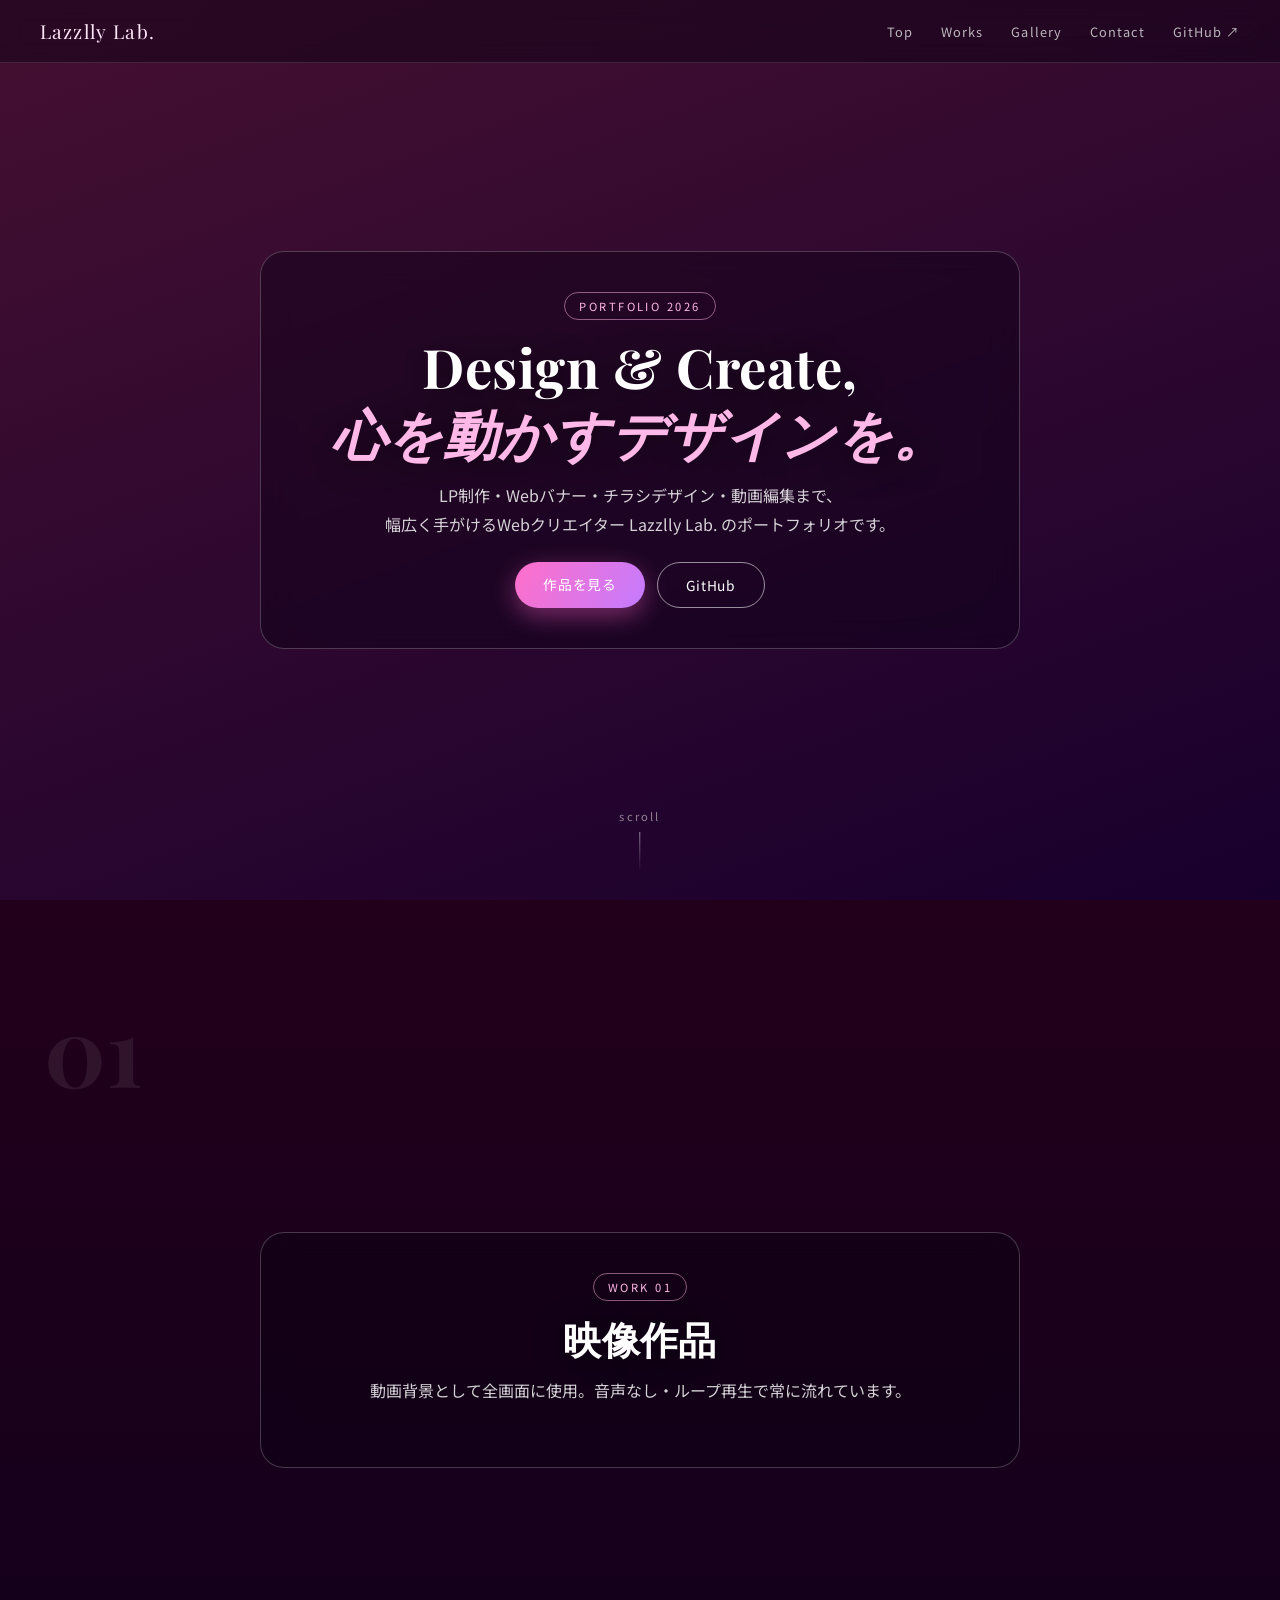
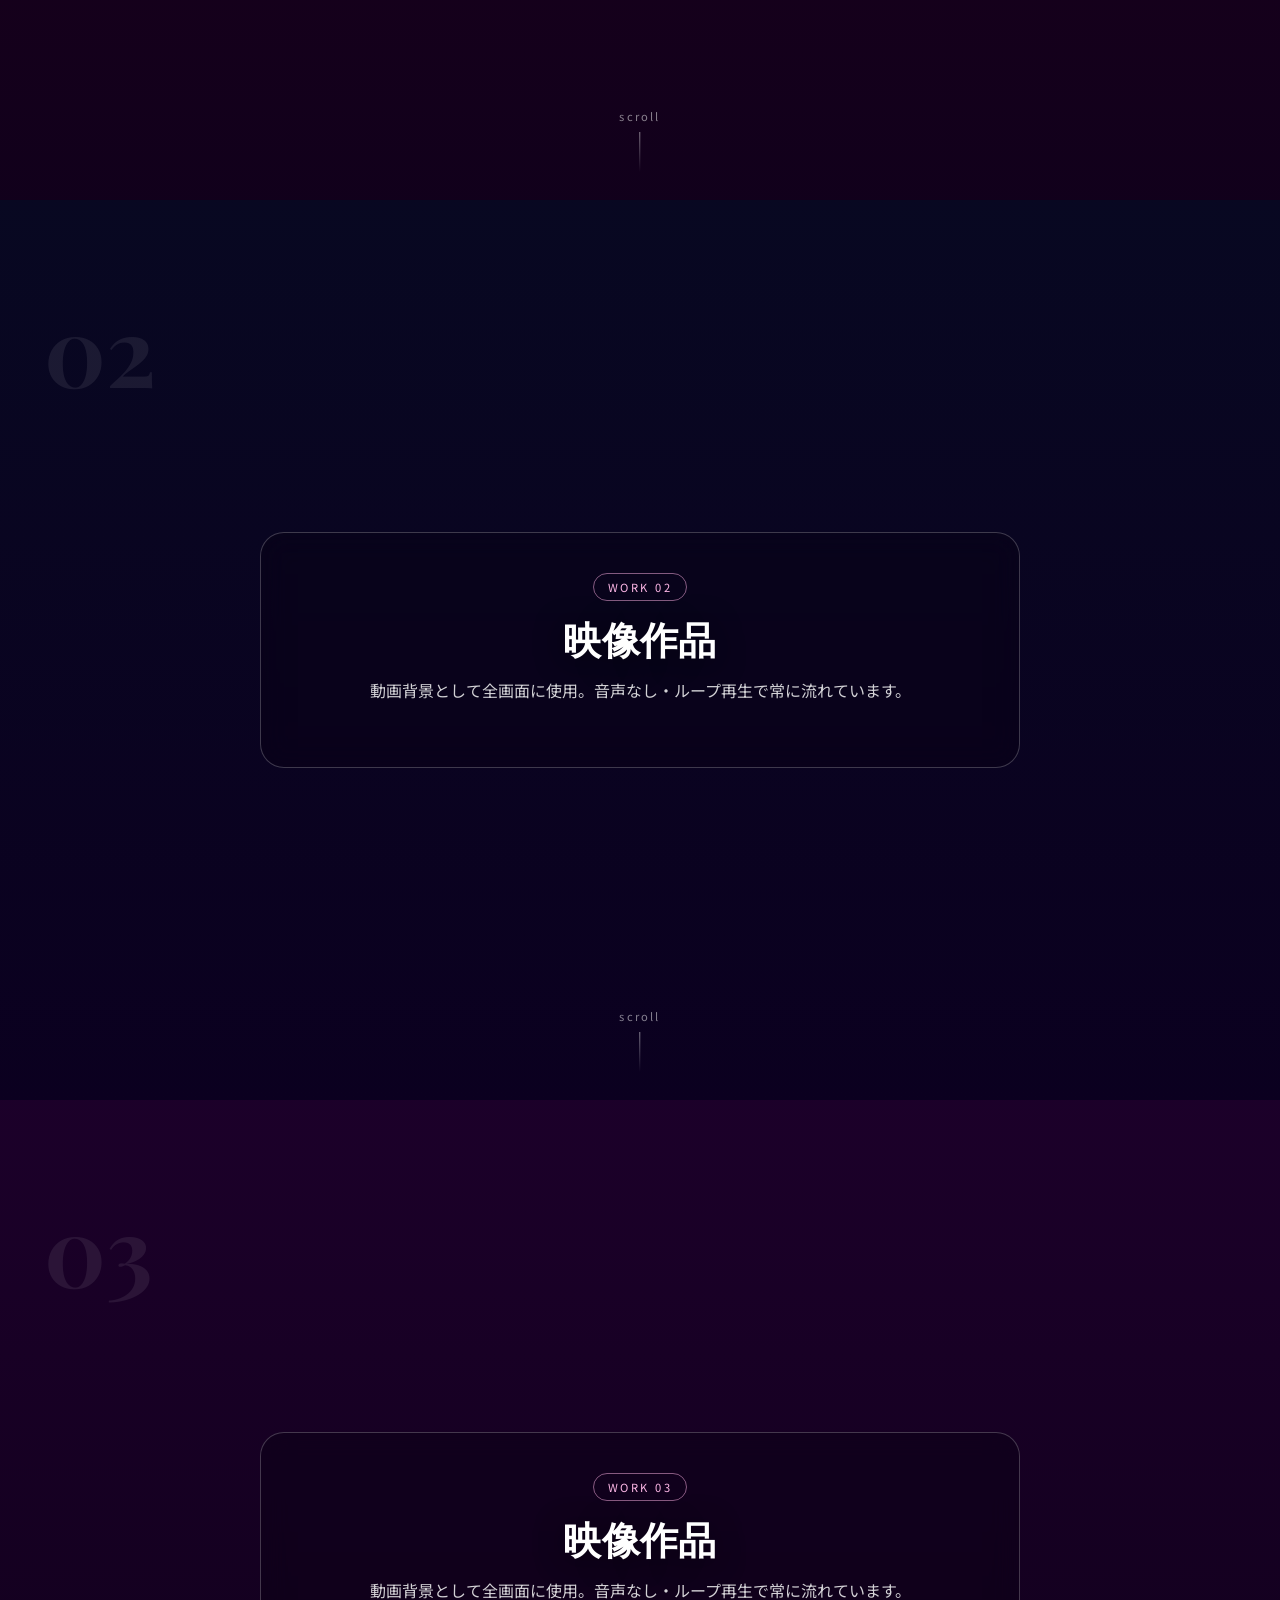
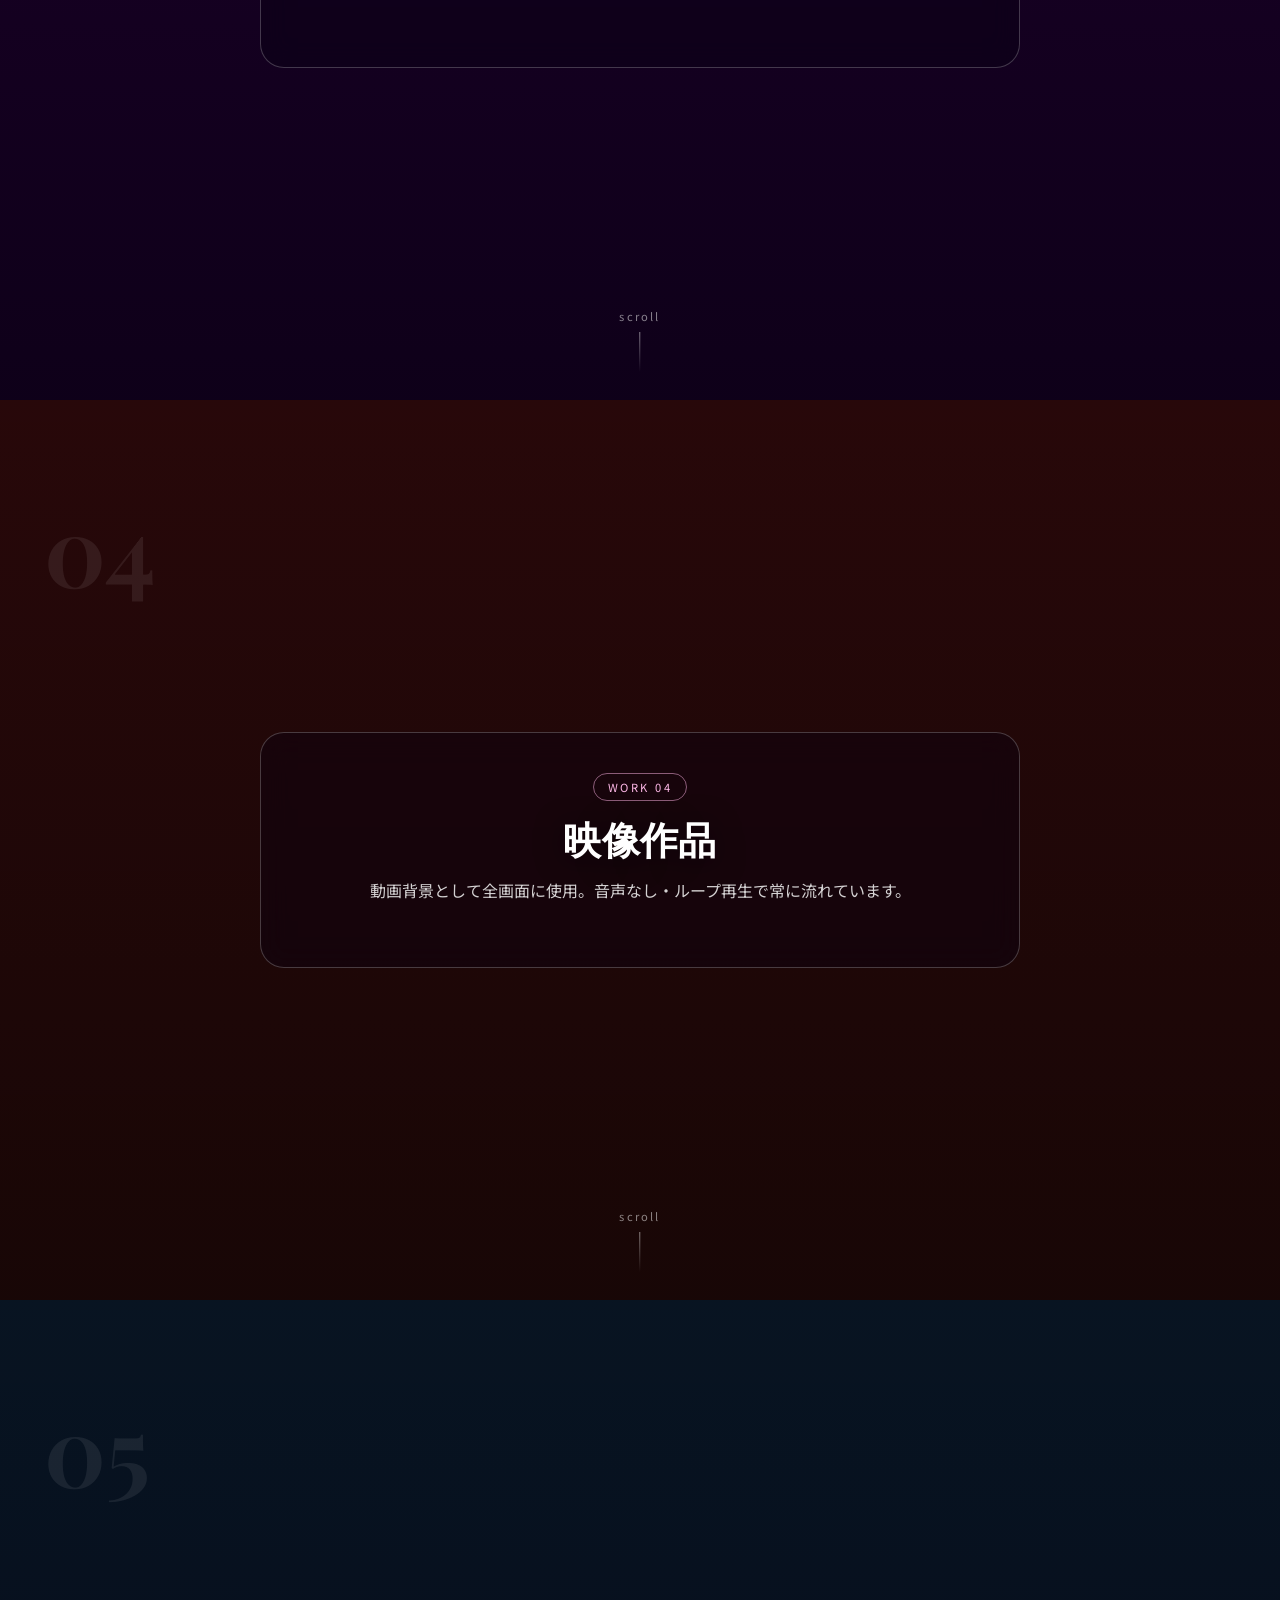
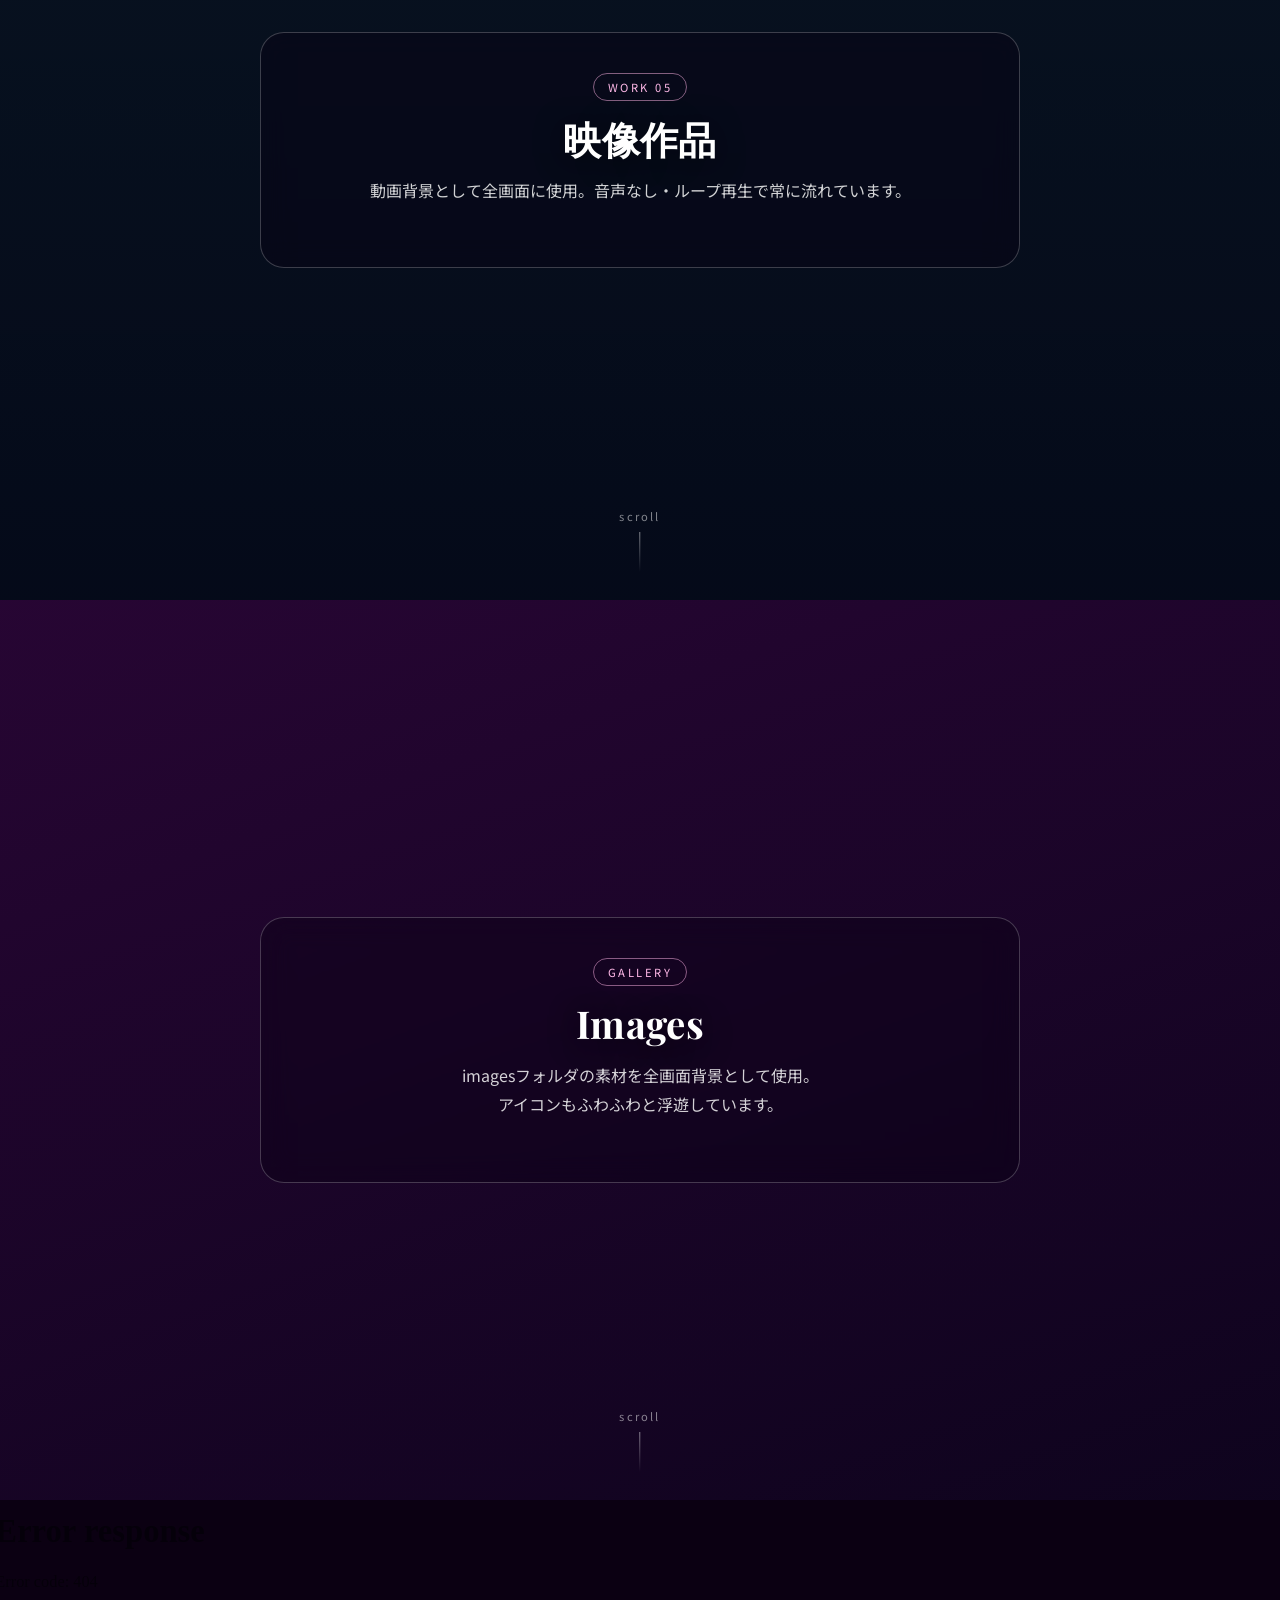
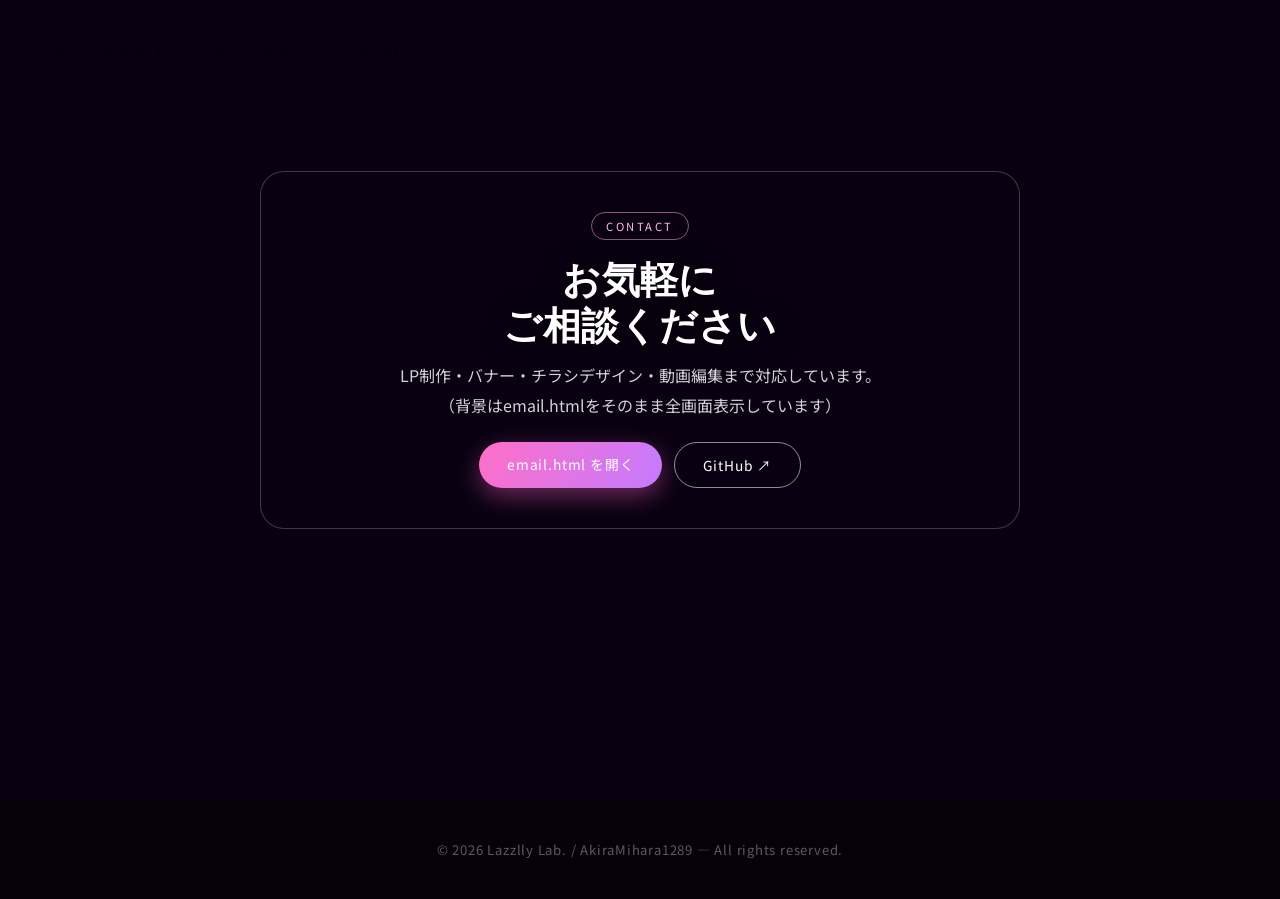
==== MyPortFolio/index.html @ 776ebf99 "Add files via upload" ====
<!DOCTYPE html>
<html lang="ja">
<head>
  <meta charset="UTF-8">
  <meta name="viewport" content="width=device-width, initial-scale=1.0">
  <title>Portfolio | Lazzlly Lab.</title>
  <link rel="preconnect" href="https://fonts.googleapis.com">
  <link href="https://fonts.googleapis.com/css2?family=Playfair+Display:ital,wght@0,400;0,700;1,400&family=Noto+Sans+JP:wght@300;400&display=swap" rel="stylesheet">
  <style>
    *, *::before, *::after { box-sizing: border-box; margin: 0; padding: 0; }

    html { scroll-behavior: smooth; }

    body {
      font-family: "Noto Sans JP", sans-serif;
      color: #fff;
      background: #0d0010;
      overflow-x: hidden;
    }

    a { color: inherit; text-decoration: none; }

    /* ========= ナビ ========= */
    nav {
      position: fixed;
      top: 0; left: 0; right: 0;
      z-index: 100;
      padding: 18px 40px;
      display: flex;
      align-items: center;
      justify-content: space-between;
      background: rgba(10, 0, 18, 0.45);
      backdrop-filter: blur(12px);
      border-bottom: 1px solid rgba(255,255,255,0.12);
    }

    .logo {
      font-family: "Playfair Display", serif;
      font-size: 1.2rem;
      letter-spacing: 0.06em;
      color: #ffe6f8;
    }

    .nav-links {
      display: flex;
      gap: 28px;
      font-size: 0.8rem;
      letter-spacing: 0.08em;
      color: rgba(255,255,255,0.7);
    }

    .nav-links a:hover { color: #ffb8e8; }

    /* ========= 共通セクション ========= */
    .sec {
      position: relative;
      width: 100%;
      height: 100vh;
      min-height: 500px;
      overflow: hidden;
      display: flex;
      align-items: center;
      justify-content: center;
    }

    /* 全画面背景動画 */
    .sec-video {
      position: absolute;
      inset: 0;
      width: 100%;
      height: 100%;
      object-fit: cover;
      z-index: 0;
    }

    /* 全画面背景画像 */
    .sec-img {
      position: absolute;
      inset: 0;
      background-size: cover;
      background-position: center;
      z-index: 0;
    }

    /* グラデーションオーバーレイ */
    .ov {
      position: absolute;
      inset: 0;
      z-index: 1;
    }

    /* テキストパネル */
    .box {
      position: relative;
      z-index: 2;
      text-align: center;
      padding: 40px 48px;
      max-width: 760px;
      width: 90%;
      background: rgba(10, 0, 20, 0.38);
      backdrop-filter: blur(14px);
      -webkit-backdrop-filter: blur(14px);
      border: 1px solid rgba(255,255,255,0.22);
      border-radius: 24px;
    }

    .box .tag {
      display: inline-block;
      font-size: 0.7rem;
      letter-spacing: 0.22em;
      text-transform: uppercase;
      color: #ffb8e8;
      margin-bottom: 14px;
      padding: 5px 14px;
      border: 1px solid rgba(255,180,230,0.5);
      border-radius: 999px;
    }

    .box h1, .box h2 {
      font-family: "Playfair Display", serif;
      font-weight: 700;
      font-size: clamp(2rem, 5vw, 3.4rem);
      line-height: 1.22;
      letter-spacing: 0.01em;
      margin-bottom: 14px;
      text-shadow: 0 4px 28px rgba(0,0,0,0.5);
    }

    .box h2 { font-size: clamp(1.5rem, 3.5vw, 2.4rem); }

    .box p {
      font-size: clamp(0.9rem, 1.8vw, 1rem);
      color: rgba(255,255,255,0.82);
      line-height: 1.85;
      margin-bottom: 22px;
    }

    .btn-row {
      display: flex;
      gap: 12px;
      justify-content: center;
      flex-wrap: wrap;
    }

    .btn {
      display: inline-block;
      padding: 12px 28px;
      border-radius: 999px;
      font-size: 0.86rem;
      font-weight: 400;
      letter-spacing: 0.06em;
      transition: 0.25s ease;
    }

    .btn-pink {
      background: linear-gradient(120deg, #ff6fc8 0%, #c47bff 100%);
      color: #fff;
      box-shadow: 0 8px 24px rgba(255,100,200,0.4);
    }

    .btn-pink:hover { transform: translateY(-3px); box-shadow: 0 14px 30px rgba(255,100,200,0.5); }

    .btn-outline {
      border: 1.5px solid rgba(255,255,255,0.55);
      color: #fff;
    }

    .btn-outline:hover { background: rgba(255,255,255,0.14); }

    /* スクロール促し */
    .scroll-hint {
      position: absolute;
      bottom: 28px;
      left: 50%;
      transform: translateX(-50%);
      z-index: 3;
      font-size: 0.7rem;
      letter-spacing: 0.2em;
      color: rgba(255,255,255,0.5);
      display: flex;
      flex-direction: column;
      align-items: center;
      gap: 8px;
    }

    .scroll-hint::after {
      content: "";
      display: block;
      width: 1px;
      height: 40px;
      background: linear-gradient(to bottom, rgba(255,255,255,0.5), transparent);
      animation: scrollLine 1.6s ease-in-out infinite;
    }

    @keyframes scrollLine {
      0%, 100% { opacity: 0.5; transform: scaleY(1); }
      50% { opacity: 1; transform: scaleY(1.2); }
    }

    /* 番号ラベル */
    .num {
      position: absolute;
      top: 100px;
      left: 44px;
      z-index: 3;
      font-family: "Playfair Display", serif;
      font-size: 6rem;
      font-weight: 700;
      line-height: 1;
      color: rgba(255,255,255,0.08);
      user-select: none;
      pointer-events: none;
    }

    /* images セクション: 浮かぶアイコン */
    .float-icons {
      position: absolute;
      inset: 0;
      z-index: 2;
      pointer-events: none;
    }

    .float-icons img {
      position: absolute;
      width: 80px;
      opacity: 0.9;
      filter: drop-shadow(0 4px 18px rgba(255,120,200,0.5));
      animation: floatY 4s ease-in-out infinite;
    }

    .float-icons img:nth-child(1) { top: 22%; left: 10%; animation-delay: 0s; }
    .float-icons img:nth-child(2) { top: 18%; right: 12%; animation-delay: 0.8s; }
    .float-icons img:nth-child(3) { bottom: 24%; left: 50%; transform: translateX(-50%); animation-delay: 1.6s; }

    @keyframes floatY {
      0%, 100% { transform: translateY(0); }
      50% { transform: translateY(-16px); }
    }

    .float-icons img:nth-child(3) {
      animation: floatY3 4s ease-in-out infinite 1.6s;
    }
    @keyframes floatY3 {
      0%, 100% { transform: translateX(-50%) translateY(0); }
      50% { transform: translateX(-50%) translateY(-16px); }
    }

    /* email iframe背景 */
    .email-bg-wrap {
      position: absolute;
      inset: 0;
      z-index: 0;
      overflow: hidden;
    }

    .email-bg-wrap iframe {
      width: 100%;
      height: 100%;
      border: 0;
      transform: scale(1.02);
      transform-origin: center center;
      pointer-events: none;
      filter: saturate(1.1);
    }

    /* フッター */
    footer {
      background: #060009;
      text-align: center;
      padding: 40px 20px;
      color: rgba(255,255,255,0.35);
      font-size: 0.82rem;
      letter-spacing: 0.06em;
    }

    @media (max-width: 600px) {
      nav { padding: 14px 20px; }
      .nav-links { display: none; }
      .box { padding: 28px 22px; }
      .num { font-size: 4rem; }
      .float-icons img { width: 56px; }
    }
  </style>
</head>
<body>

  <!-- ナビ -->
  <nav>
    <span class="logo">Lazzlly Lab.</span>
    <div class="nav-links">
      <a href="#hero">Top</a>
      <a href="#v1">Works</a>
      <a href="#gallery">Gallery</a>
      <a href="#contact">Contact</a>
      <a href="https://github.com/AkiraMihara1289/MyPortfolio" target="_blank" rel="noopener">GitHub ↗</a>
    </div>
  </nav>

  <!-- ======== HERO : PF.png 全画面背景 ======== -->
  <section class="sec" id="hero">
    <div class="sec-img" style="background-image: url('./PF.png');"></div>
    <div class="ov" style="background: linear-gradient(160deg, rgba(120,30,80,0.52) 0%, rgba(30,0,60,0.65) 100%);"></div>

    <div class="box">
      <span class="tag">Portfolio 2026</span>
      <h1>Design & Create,<br><em style="font-style:italic; color:#ffb8e8;">心を動かすデザインを。</em></h1>
      <p>LP制作・Webバナー・チラシデザイン・動画編集まで、<br>幅広く手がけるWebクリエイター Lazzlly Lab. のポートフォリオです。</p>
      <div class="btn-row">
        <a class="btn btn-pink" href="#v1">作品を見る</a>
        <a class="btn btn-outline" href="https://github.com/AkiraMihara1289/MyPortfolio" target="_blank" rel="noopener">GitHub</a>
      </div>
    </div>

    <div class="scroll-hint">scroll</div>
  </section>

  <!-- ======== WORK 01 : 1.mp4 全画面動画背景 ======== -->
  <section class="sec" id="v1">
    <span class="num">01</span>
    <video class="sec-video" src="./1.mp4" autoplay muted loop playsinline preload="metadata"></video>
    <div class="ov" style="background: linear-gradient(to bottom, rgba(60,0,40,0.45), rgba(20,0,35,0.6));"></div>

    <div class="box">
      <span class="tag">Work 01</span>
      <h2>映像作品</h2>
      <p>動画背景として全画面に使用。音声なし・ループ再生で常に流れています。</p>
    </div>

    <div class="scroll-hint">scroll</div>
  </section>

  <!-- ======== WORK 02 : 2.mp4 全画面動画背景 ======== -->
  <section class="sec" id="v2">
    <span class="num">02</span>
    <video class="sec-video" src="./2.mp4" autoplay muted loop playsinline preload="metadata"></video>
    <div class="ov" style="background: linear-gradient(to bottom, rgba(0,20,60,0.4), rgba(10,0,40,0.65));"></div>

    <div class="box">
      <span class="tag">Work 02</span>
      <h2>映像作品</h2>
      <p>動画背景として全画面に使用。音声なし・ループ再生で常に流れています。</p>
    </div>

    <div class="scroll-hint">scroll</div>
  </section>

  <!-- ======== WORK 03 : 3.mp4 全画面動画背景 ======== -->
  <section class="sec" id="v3">
    <span class="num">03</span>
    <video class="sec-video" src="./3.mp4" autoplay muted loop playsinline preload="metadata"></video>
    <div class="ov" style="background: linear-gradient(to bottom, rgba(50,0,80,0.4), rgba(15,0,30,0.65));"></div>

    <div class="box">
      <span class="tag">Work 03</span>
      <h2>映像作品</h2>
      <p>動画背景として全画面に使用。音声なし・ループ再生で常に流れています。</p>
    </div>

    <div class="scroll-hint">scroll</div>
  </section>

  <!-- ======== WORK 04 : 4.mp4 全画面動画背景 ======== -->
  <section class="sec" id="v4">
    <span class="num">04</span>
    <video class="sec-video" src="./4.mp4" autoplay muted loop playsinline preload="metadata"></video>
    <div class="ov" style="background: linear-gradient(to bottom, rgba(80,20,0,0.4), rgba(30,10,0,0.65));"></div>

    <div class="box">
      <span class="tag">Work 04</span>
      <h2>映像作品</h2>
      <p>動画背景として全画面に使用。音声なし・ループ再生で常に流れています。</p>
    </div>

    <div class="scroll-hint">scroll</div>
  </section>

  <!-- ======== WORK 05 : 5.mp4 全画面動画背景 ======== -->
  <section class="sec" id="v5">
    <span class="num">05</span>
    <video class="sec-video" src="./5.mp4" autoplay muted loop playsinline preload="metadata"></video>
    <div class="ov" style="background: linear-gradient(to bottom, rgba(0,50,60,0.4), rgba(0,15,30,0.65));"></div>

    <div class="box">
      <span class="tag">Work 05</span>
      <h2>映像作品</h2>
      <p>動画背景として全画面に使用。音声なし・ループ再生で常に流れています。</p>
    </div>

    <div class="scroll-hint">scroll</div>
  </section>

  <!-- ======== GALLERY : images フォルダの画像 全画面背景 ======== -->
  <section class="sec" id="gallery">
    <div class="sec-img" style="background-image: url('./images/743343acc60001a98960d8dd3879ae0a.jpg');"></div>
    <div class="ov" style="background: linear-gradient(160deg, rgba(60,10,80,0.55) 0%, rgba(15,5,35,0.72) 100%);"></div>

    <!-- images内のアイコンPNGを浮かせる -->
    <div class="float-icons" aria-hidden="true">
      <img src="./images/67f7b4a8cc5bed6fef6df5410125eea2.png" alt="">
      <img src="./images/22ae7c6674304fe17995387451e04d4c.png" alt="">
      <img src="./images/d22f91838b190bf7317ab8ab18d3028c.png" alt="">
    </div>

    <div class="box" style="position: relative; z-index: 3;">
      <span class="tag">Gallery</span>
      <h2>Images</h2>
      <p>imagesフォルダの素材を全画面背景として使用。<br>アイコンもふわふわと浮遊しています。</p>
    </div>

    <div class="scroll-hint">scroll</div>
  </section>

  <!-- ======== CONTACT : email.html をiframeで全画面背景 ======== -->
  <section class="sec" id="contact">
    <div class="email-bg-wrap">
      <iframe src="./email.html" title="email template background" tabindex="-1" aria-hidden="true"></iframe>
    </div>
    <div class="ov" style="background: rgba(10,0,20,0.52);"></div>

    <div class="box">
      <span class="tag">Contact</span>
      <h2>お気軽に<br>ご相談ください</h2>
      <p>LP制作・バナー・チラシデザイン・動画編集まで対応しています。<br>（背景はemail.htmlをそのまま全画面表示しています）</p>
      <div class="btn-row">
        <a class="btn btn-pink" href="./email.html" target="_blank" rel="noopener">email.html を開く</a>
        <a class="btn btn-outline" href="https://github.com/AkiraMihara1289/MyPortfolio" target="_blank" rel="noopener">GitHub ↗</a>
      </div>
    </div>
  </section>

  <footer>
    <p>© 2026 Lazzlly Lab. / AkiraMihara1289 — All rights reserved.</p>
  </footer>

  <script>
    // ビューポートに入った動画だけ再生し、離れたら一時停止（省エネ）
    const videos = document.querySelectorAll('video.sec-video');
    const vObs = new IntersectionObserver((entries) => {
      entries.forEach(e => {
        if (e.isIntersecting) {
          e.target.play().catch(() => {});
        } else {
          e.target.pause();
        }
      });
    }, { threshold: 0.25 });
    videos.forEach(v => vObs.observe(v));
  </script>
</body>
</html>
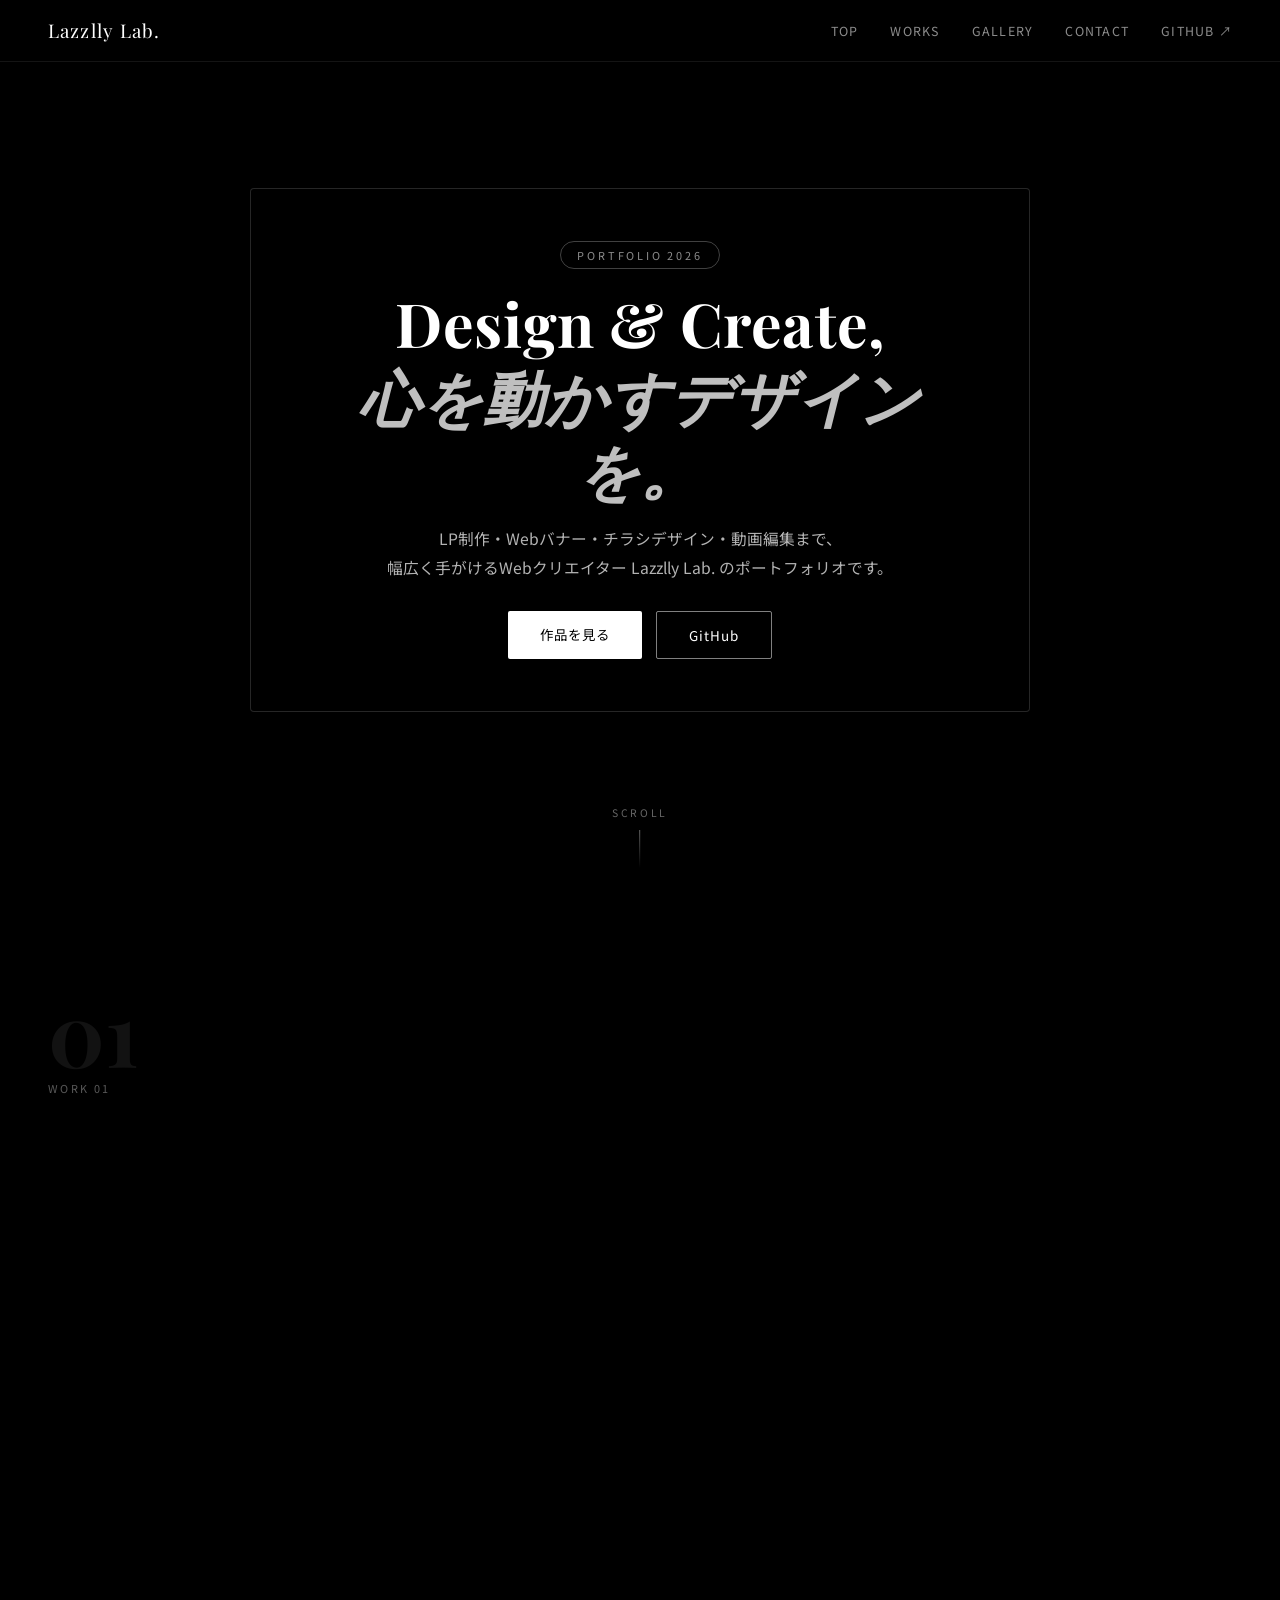
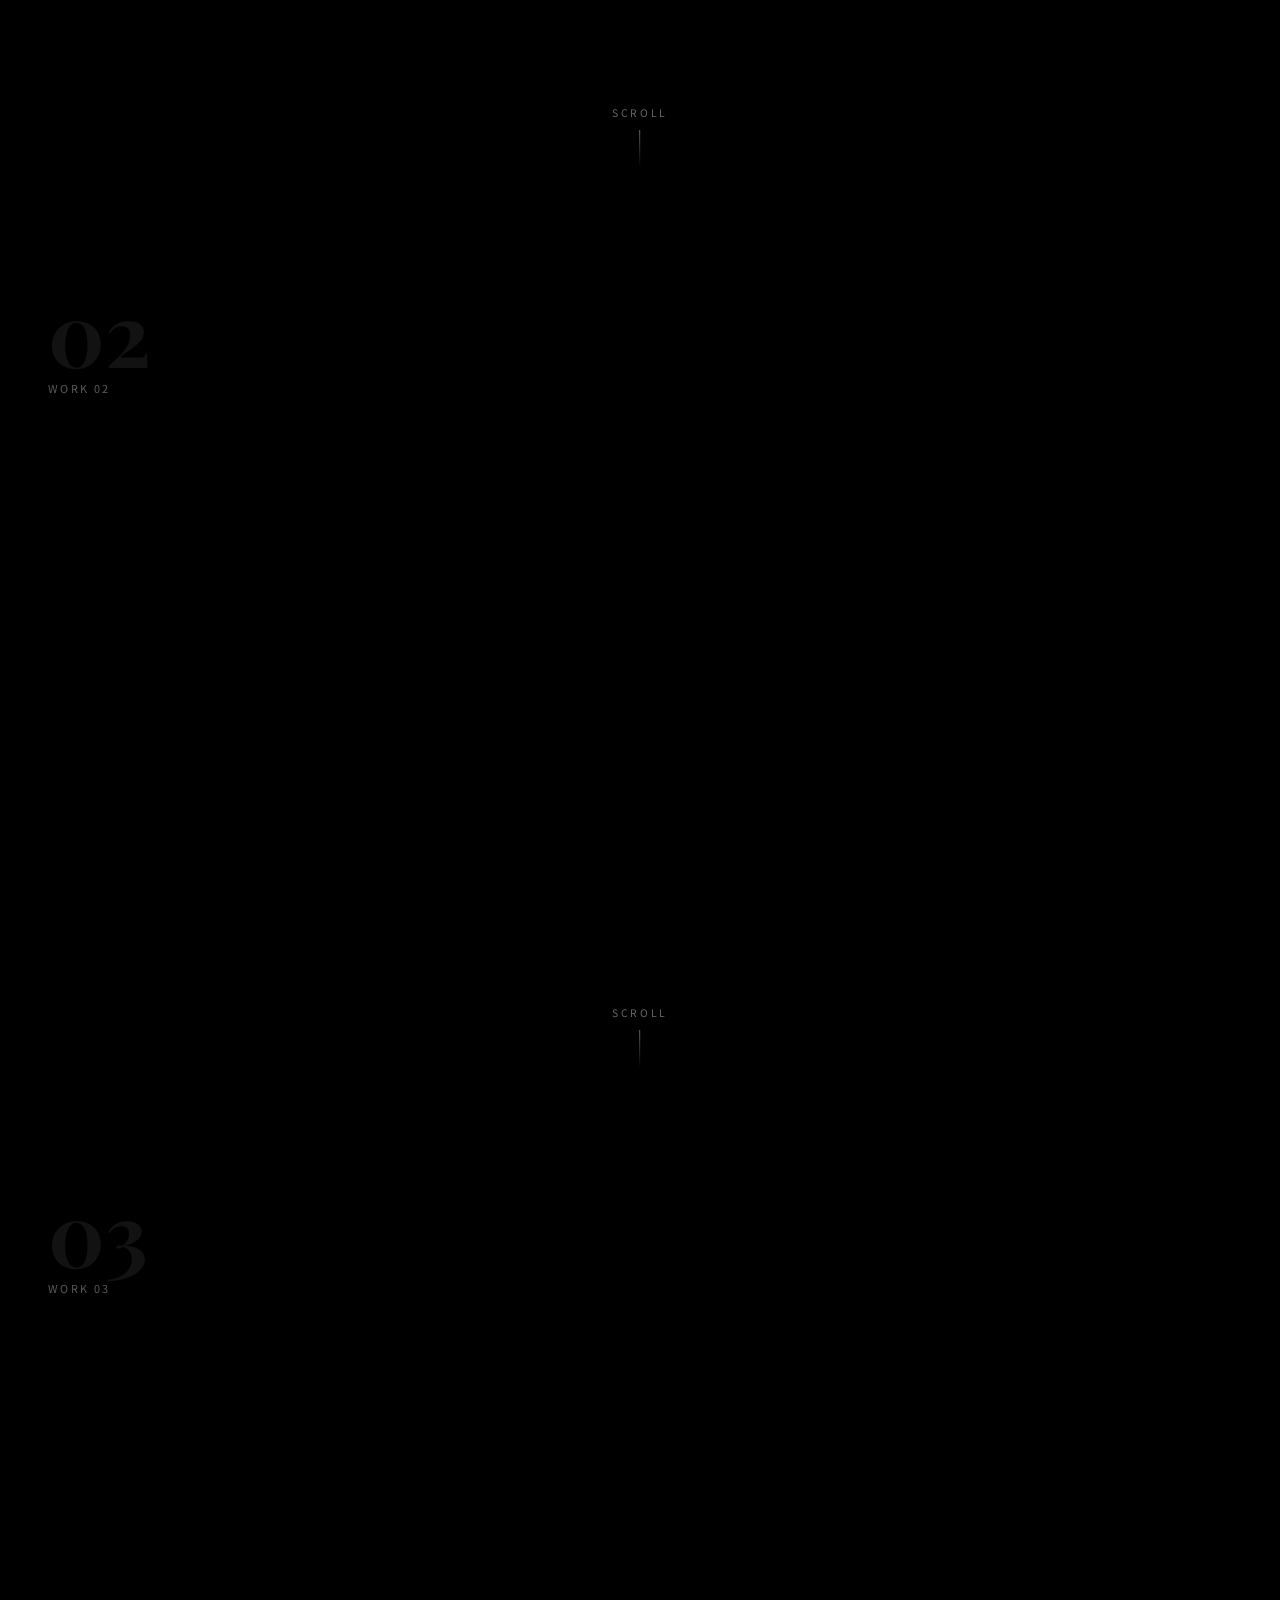
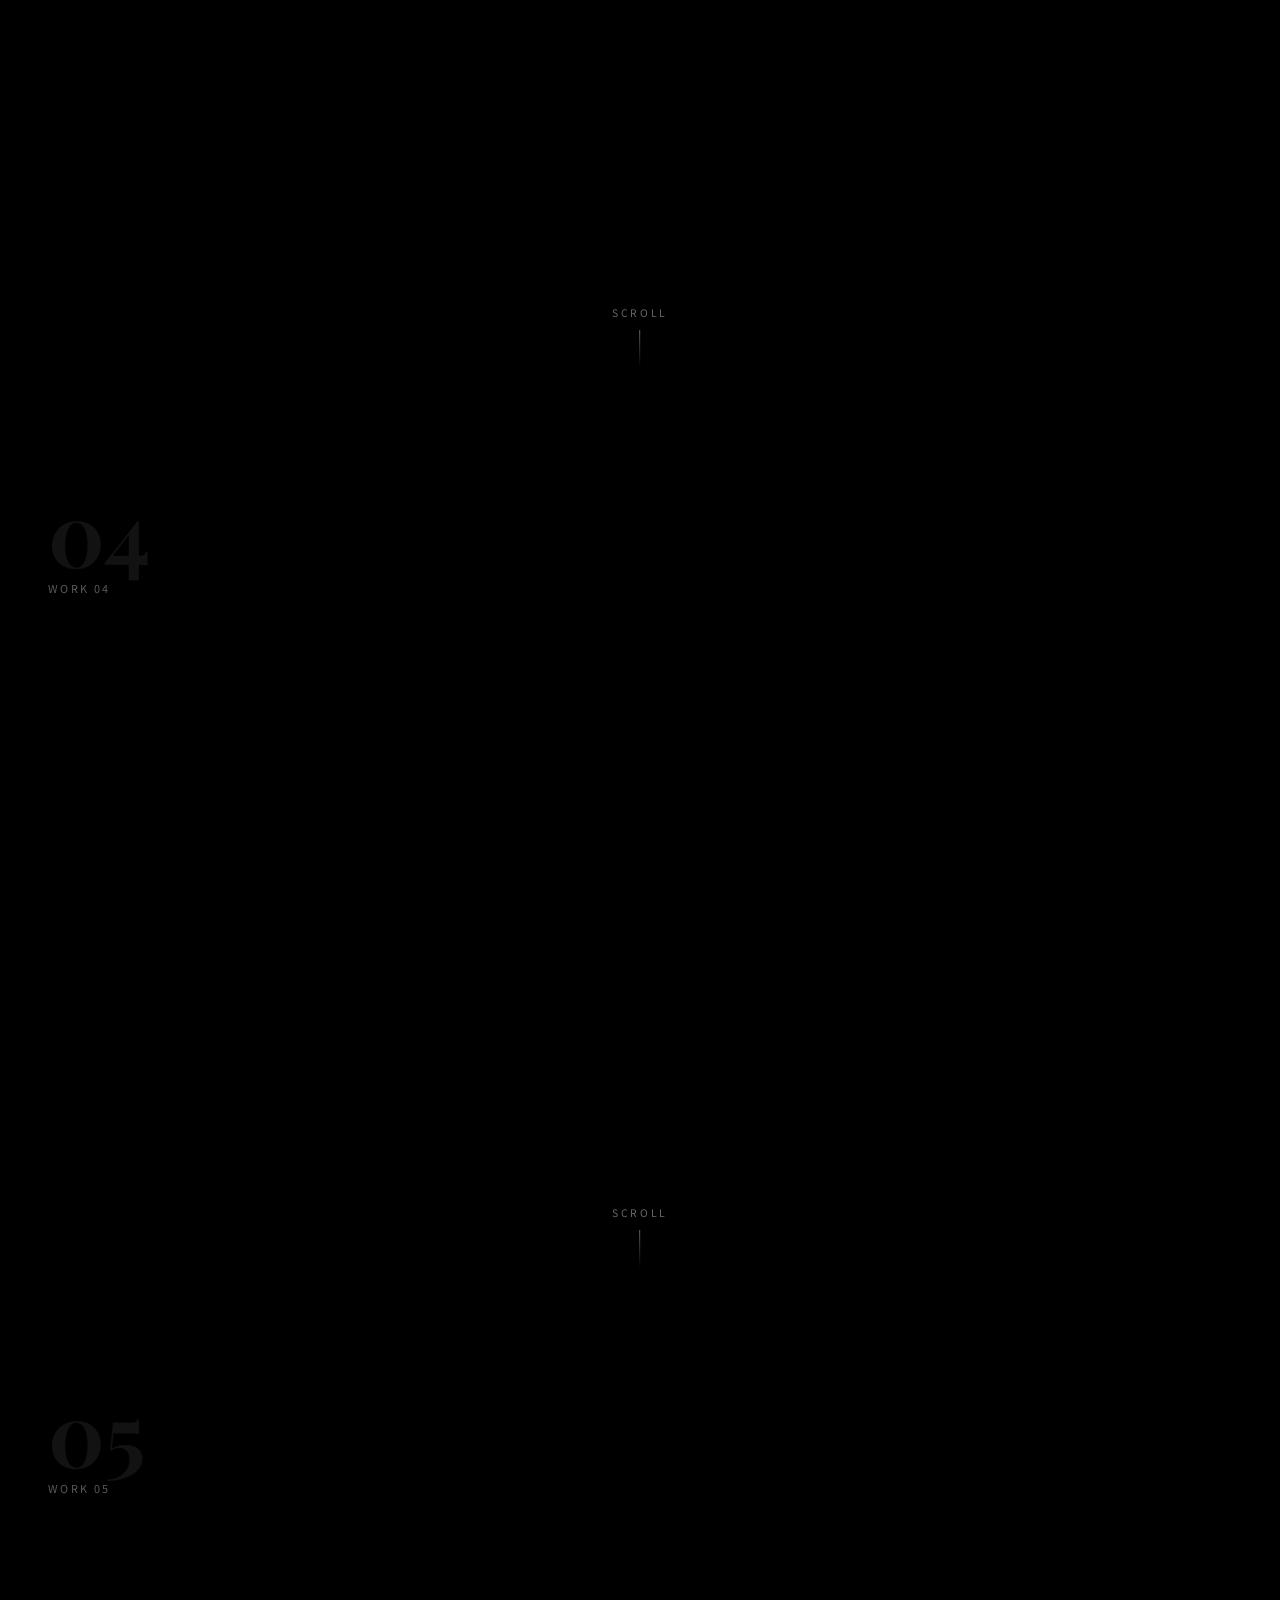
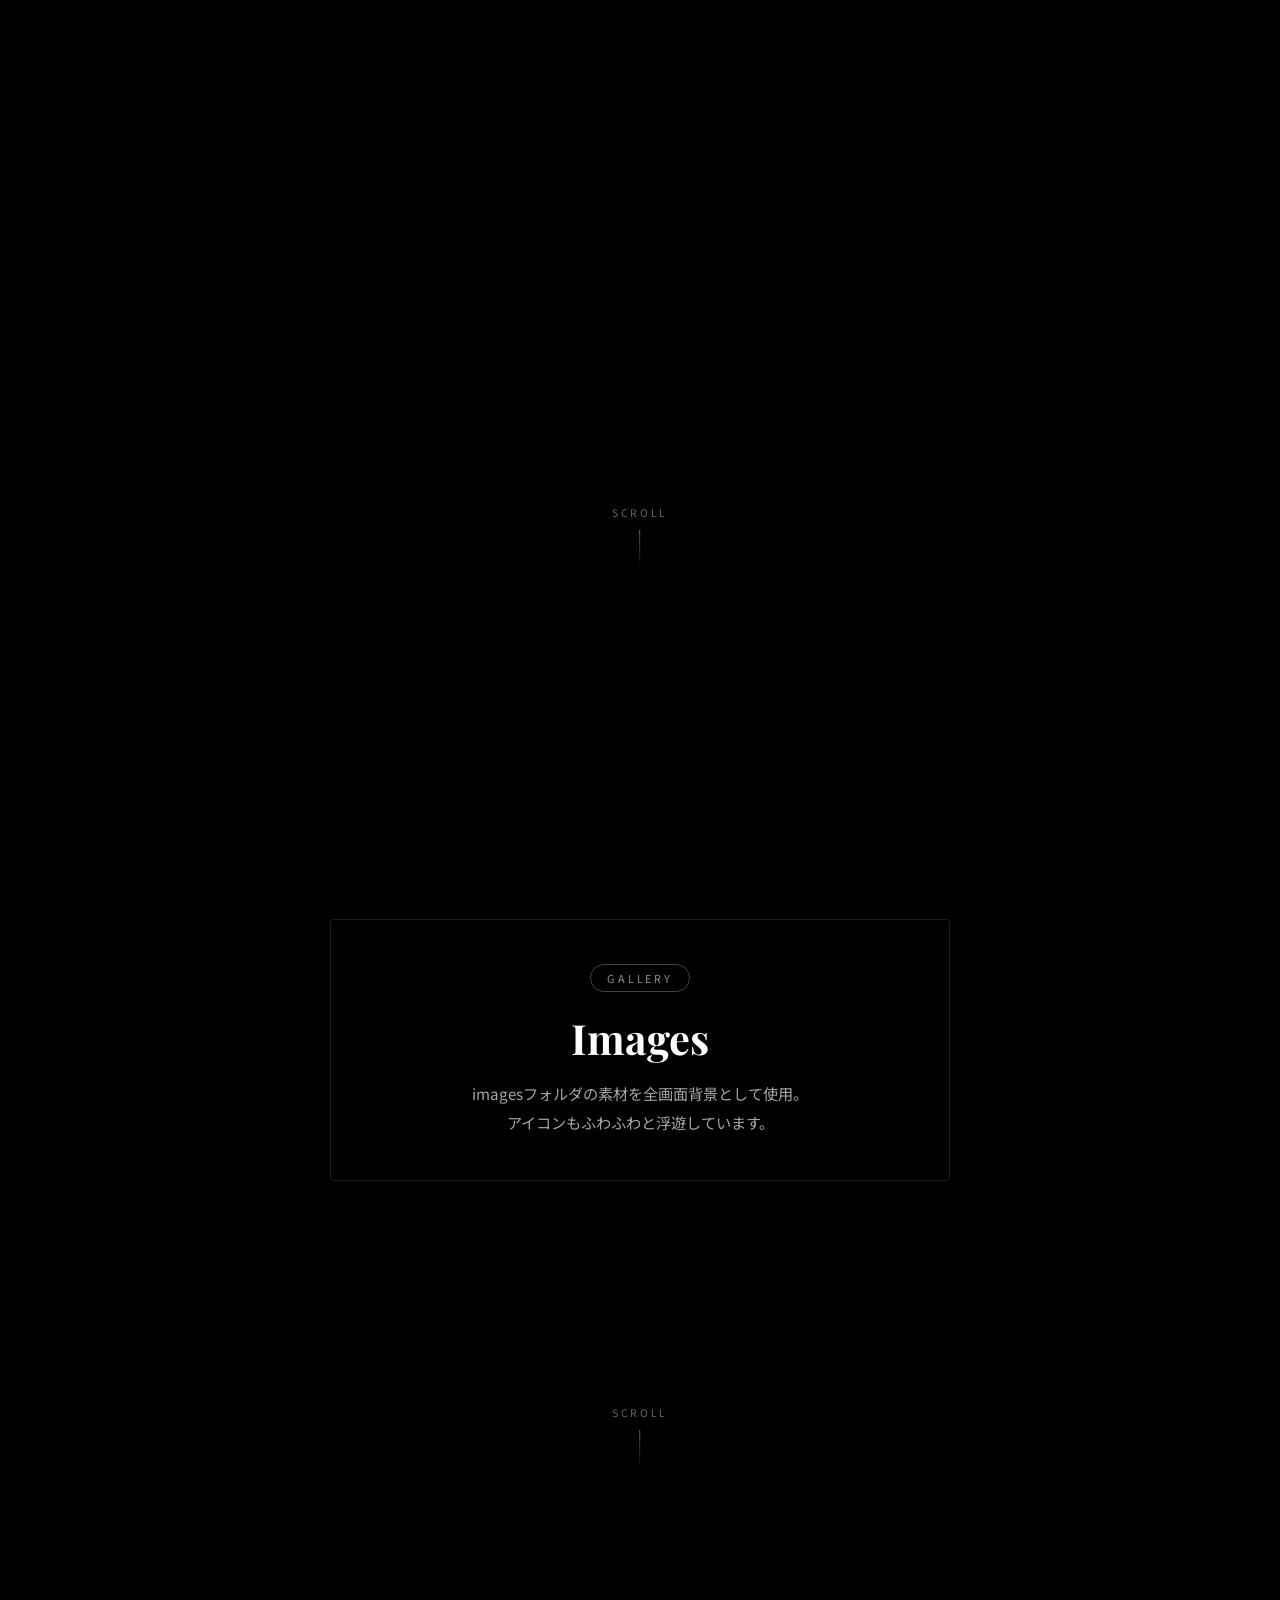
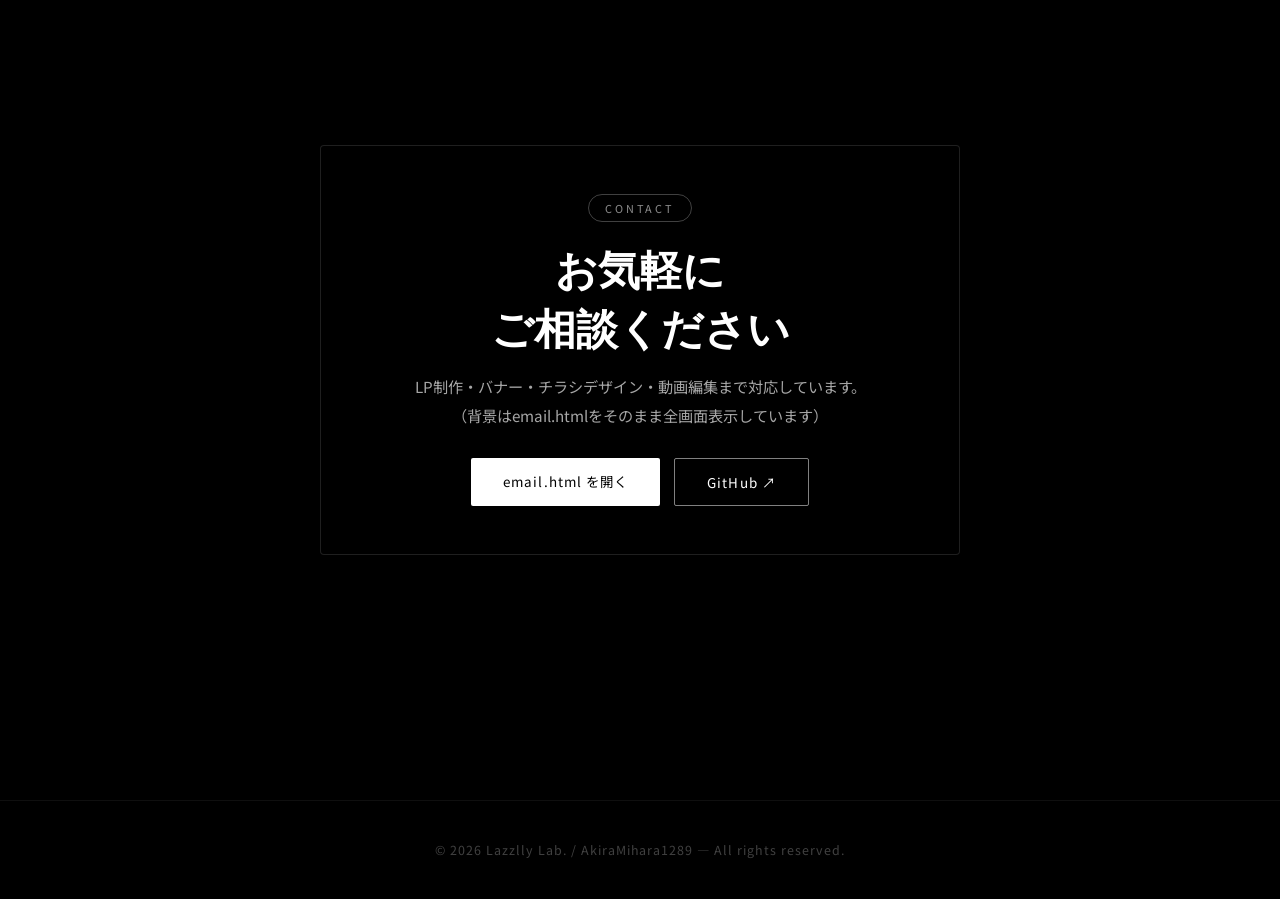
==== commit 6c16c500: "Add files via upload" ====
--- a/MyPortFolio/index.html
+++ b/MyPortFolio/index.html
@@ -8,13 +8,12 @@
   <link href="https://fonts.googleapis.com/css2?family=Playfair+Display:ital,wght@0,400;0,700;1,400&family=Noto+Sans+JP:wght@300;400&display=swap" rel="stylesheet">
   <style>
     *, *::before, *::after { box-sizing: border-box; margin: 0; padding: 0; }
-
     html { scroll-behavior: smooth; }
 
     body {
       font-family: "Noto Sans JP", sans-serif;
       color: #fff;
-      background: #0d0010;
+      background: #080808;
       overflow-x: hidden;
     }
 
@@ -25,31 +24,33 @@
       position: fixed;
       top: 0; left: 0; right: 0;
       z-index: 100;
-      padding: 18px 40px;
+      padding: 18px 48px;
       display: flex;
       align-items: center;
       justify-content: space-between;
-      background: rgba(10, 0, 18, 0.45);
-      backdrop-filter: blur(12px);
-      border-bottom: 1px solid rgba(255,255,255,0.12);
+      background: rgba(0, 0, 0, 0.5);
+      backdrop-filter: blur(16px);
+      -webkit-backdrop-filter: blur(16px);
+      border-bottom: 1px solid rgba(255,255,255,0.08);
     }
 
     .logo {
       font-family: "Playfair Display", serif;
-      font-size: 1.2rem;
+      font-size: 1.18rem;
       letter-spacing: 0.06em;
-      color: #ffe6f8;
+      color: #fff;
     }
 
     .nav-links {
       display: flex;
-      gap: 28px;
-      font-size: 0.8rem;
-      letter-spacing: 0.08em;
-      color: rgba(255,255,255,0.7);
-    }
-
-    .nav-links a:hover { color: #ffb8e8; }
+      gap: 32px;
+      font-size: 0.78rem;
+      letter-spacing: 0.1em;
+      text-transform: uppercase;
+      color: rgba(255,255,255,0.55);
+    }
+
+    .nav-links a:hover { color: #fff; transition: color 0.2s; }
 
     /* ========= 共通セクション ========= */
     .sec {
@@ -61,15 +62,16 @@
       display: flex;
       align-items: center;
       justify-content: center;
-    }
-
-    /* 全画面背景動画 */
+      background: #000;
+    }
+
+    /* 全画面背景動画 — contain で全体表示 */
     .sec-video {
       position: absolute;
       inset: 0;
       width: 100%;
       height: 100%;
-      object-fit: cover;
+      object-fit: contain;
       z-index: 0;
     }
 
@@ -82,137 +84,154 @@
       z-index: 0;
     }
 
-    /* グラデーションオーバーレイ */
+    /* 薄いオーバーレイ */
     .ov {
       position: absolute;
       inset: 0;
       z-index: 1;
     }
 
-    /* テキストパネル */
-    .box {
+    /* ヒーローテキストパネル */
+    .hero-box {
       position: relative;
       z-index: 2;
       text-align: center;
-      padding: 40px 48px;
-      max-width: 760px;
+      padding: 52px 60px;
+      max-width: 780px;
       width: 90%;
-      background: rgba(10, 0, 20, 0.38);
-      backdrop-filter: blur(14px);
-      -webkit-backdrop-filter: blur(14px);
-      border: 1px solid rgba(255,255,255,0.22);
-      border-radius: 24px;
-    }
-
-    .box .tag {
+      background: rgba(0, 0, 0, 0.42);
+      backdrop-filter: blur(18px);
+      -webkit-backdrop-filter: blur(18px);
+      border: 1px solid rgba(255,255,255,0.15);
+      border-radius: 4px;
+    }
+
+    .tag {
       display: inline-block;
-      font-size: 0.7rem;
-      letter-spacing: 0.22em;
+      font-size: 0.68rem;
+      letter-spacing: 0.26em;
       text-transform: uppercase;
-      color: #ffb8e8;
-      margin-bottom: 14px;
-      padding: 5px 14px;
-      border: 1px solid rgba(255,180,230,0.5);
+      color: rgba(255,255,255,0.55);
+      margin-bottom: 18px;
+      padding: 5px 16px;
+      border: 1px solid rgba(255,255,255,0.25);
       border-radius: 999px;
     }
 
-    .box h1, .box h2 {
+    .hero-box h1 {
       font-family: "Playfair Display", serif;
       font-weight: 700;
-      font-size: clamp(2rem, 5vw, 3.4rem);
-      line-height: 1.22;
+      font-size: clamp(2.2rem, 5.5vw, 3.8rem);
+      line-height: 1.2;
       letter-spacing: 0.01em;
-      margin-bottom: 14px;
-      text-shadow: 0 4px 28px rgba(0,0,0,0.5);
-    }
-
-    .box h2 { font-size: clamp(1.5rem, 3.5vw, 2.4rem); }
-
-    .box p {
-      font-size: clamp(0.9rem, 1.8vw, 1rem);
-      color: rgba(255,255,255,0.82);
-      line-height: 1.85;
-      margin-bottom: 22px;
+      margin-bottom: 18px;
+      text-shadow: 0 4px 32px rgba(0,0,0,0.6);
+      color: #fff;
+    }
+
+    .hero-box h1 em {
+      font-style: italic;
+      color: rgba(255,255,255,0.75);
+    }
+
+    .hero-box p {
+      font-size: clamp(0.88rem, 1.6vw, 0.98rem);
+      color: rgba(255,255,255,0.7);
+      line-height: 1.9;
+      margin-bottom: 28px;
     }
 
     .btn-row {
       display: flex;
-      gap: 12px;
+      gap: 14px;
       justify-content: center;
       flex-wrap: wrap;
     }
 
     .btn {
       display: inline-block;
-      padding: 12px 28px;
-      border-radius: 999px;
-      font-size: 0.86rem;
+      padding: 13px 32px;
+      border-radius: 2px;
+      font-size: 0.84rem;
       font-weight: 400;
-      letter-spacing: 0.06em;
-      transition: 0.25s ease;
-    }
-
-    .btn-pink {
-      background: linear-gradient(120deg, #ff6fc8 0%, #c47bff 100%);
+      letter-spacing: 0.08em;
+      transition: 0.22s ease;
+    }
+
+    .btn-white {
+      background: #fff;
+      color: #000;
+    }
+
+    .btn-white:hover { background: rgba(255,255,255,0.88); }
+
+    .btn-outline {
+      border: 1px solid rgba(255,255,255,0.5);
       color: #fff;
-      box-shadow: 0 8px 24px rgba(255,100,200,0.4);
-    }
-
-    .btn-pink:hover { transform: translateY(-3px); box-shadow: 0 14px 30px rgba(255,100,200,0.5); }
-
-    .btn-outline {
-      border: 1.5px solid rgba(255,255,255,0.55);
-      color: #fff;
-    }
-
-    .btn-outline:hover { background: rgba(255,255,255,0.14); }
+    }
+
+    .btn-outline:hover { background: rgba(255,255,255,0.1); }
 
     /* スクロール促し */
     .scroll-hint {
       position: absolute;
-      bottom: 28px;
+      bottom: 32px;
       left: 50%;
       transform: translateX(-50%);
-      z-index: 3;
-      font-size: 0.7rem;
-      letter-spacing: 0.2em;
-      color: rgba(255,255,255,0.5);
+      z-index: 5;
+      font-size: 0.65rem;
+      letter-spacing: 0.25em;
+      text-transform: uppercase;
+      color: rgba(255,255,255,0.4);
       display: flex;
       flex-direction: column;
       align-items: center;
-      gap: 8px;
+      gap: 10px;
     }
 
     .scroll-hint::after {
       content: "";
       display: block;
       width: 1px;
-      height: 40px;
-      background: linear-gradient(to bottom, rgba(255,255,255,0.5), transparent);
-      animation: scrollLine 1.6s ease-in-out infinite;
+      height: 38px;
+      background: linear-gradient(to bottom, rgba(255,255,255,0.4), transparent);
+      animation: scrollLine 1.8s ease-in-out infinite;
     }
 
     @keyframes scrollLine {
-      0%, 100% { opacity: 0.5; transform: scaleY(1); }
-      50% { opacity: 1; transform: scaleY(1.2); }
-    }
-
-    /* 番号ラベル */
-    .num {
-      position: absolute;
-      top: 100px;
-      left: 44px;
+      0%, 100% { opacity: 0.4; transform: scaleY(1); }
+      50%       { opacity: 1;   transform: scaleY(1.15); }
+    }
+
+    /* 番号ラベル — 動画セクション左上 */
+    .work-label {
+      position: absolute;
+      top: 88px;
+      left: 48px;
       z-index: 3;
+      display: flex;
+      flex-direction: column;
+      gap: 4px;
+    }
+
+    .work-label .num {
       font-family: "Playfair Display", serif;
-      font-size: 6rem;
+      font-size: 5.5rem;
       font-weight: 700;
       line-height: 1;
-      color: rgba(255,255,255,0.08);
+      color: rgba(255,255,255,0.07);
       user-select: none;
       pointer-events: none;
     }
 
-    /* images セクション: 浮かぶアイコン */
+    .work-label .label-text {
+      font-size: 0.68rem;
+      letter-spacing: 0.22em;
+      text-transform: uppercase;
+      color: rgba(255,255,255,0.35);
+    }
+
+    /* Gallery セクション：浮かぶアイコン */
     .float-icons {
       position: absolute;
       inset: 0;
@@ -222,30 +241,57 @@
 
     .float-icons img {
       position: absolute;
-      width: 80px;
-      opacity: 0.9;
-      filter: drop-shadow(0 4px 18px rgba(255,120,200,0.5));
-      animation: floatY 4s ease-in-out infinite;
-    }
-
-    .float-icons img:nth-child(1) { top: 22%; left: 10%; animation-delay: 0s; }
-    .float-icons img:nth-child(2) { top: 18%; right: 12%; animation-delay: 0.8s; }
-    .float-icons img:nth-child(3) { bottom: 24%; left: 50%; transform: translateX(-50%); animation-delay: 1.6s; }
-
-    @keyframes floatY {
-      0%, 100% { transform: translateY(0); }
-      50% { transform: translateY(-16px); }
-    }
+      width: 76px;
+      opacity: 0.85;
+      filter: drop-shadow(0 4px 20px rgba(255,255,255,0.15));
+      animation: floatY 4.5s ease-in-out infinite;
+    }
+
+    .float-icons img:nth-child(1) { top: 22%; left:  10%; animation-delay: 0s; }
+    .float-icons img:nth-child(2) { top: 18%; right: 12%; animation-delay: 0.9s; }
+    .float-icons img:nth-child(3) { bottom: 24%; left: 50%; transform: translateX(-50%); animation-delay: 1.8s; }
+
+    @keyframes floatY { 0%,100%{ transform: translateY(0); } 50%{ transform: translateY(-18px); } }
 
     .float-icons img:nth-child(3) {
-      animation: floatY3 4s ease-in-out infinite 1.6s;
+      animation: floatY3 4.5s ease-in-out infinite 1.8s;
     }
     @keyframes floatY3 {
-      0%, 100% { transform: translateX(-50%) translateY(0); }
-      50% { transform: translateX(-50%) translateY(-16px); }
-    }
-
-    /* email iframe背景 */
+      0%,100%{ transform: translateX(-50%) translateY(0); }
+      50%    { transform: translateX(-50%) translateY(-18px); }
+    }
+
+    /* Gallery テキストパネル */
+    .gallery-box {
+      position: relative;
+      z-index: 3;
+      text-align: center;
+      padding: 44px 52px;
+      max-width: 620px;
+      width: 88%;
+      background: rgba(0,0,0,0.48);
+      backdrop-filter: blur(18px);
+      -webkit-backdrop-filter: blur(18px);
+      border: 1px solid rgba(255,255,255,0.12);
+      border-radius: 4px;
+    }
+
+    .gallery-box h2, .contact-box h2 {
+      font-family: "Playfair Display", serif;
+      font-size: clamp(1.6rem, 3.5vw, 2.6rem);
+      font-weight: 700;
+      margin-bottom: 14px;
+      color: #fff;
+    }
+
+    .gallery-box p, .contact-box p {
+      font-size: clamp(0.86rem, 1.5vw, 0.95rem);
+      color: rgba(255,255,255,0.65);
+      line-height: 1.9;
+      margin-bottom: 0;
+    }
+
+    /* Contact (email.html iframe背景) */
     .email-bg-wrap {
       position: absolute;
       inset: 0;
@@ -260,25 +306,43 @@
       transform: scale(1.02);
       transform-origin: center center;
       pointer-events: none;
-      filter: saturate(1.1);
-    }
+    }
+
+    .contact-box {
+      position: relative;
+      z-index: 3;
+      text-align: center;
+      padding: 48px 56px;
+      max-width: 640px;
+      width: 88%;
+      background: rgba(0,0,0,0.5);
+      backdrop-filter: blur(20px);
+      -webkit-backdrop-filter: blur(20px);
+      border: 1px solid rgba(255,255,255,0.12);
+      border-radius: 4px;
+    }
+
+    .contact-box p { margin-bottom: 28px; }
 
     /* フッター */
     footer {
-      background: #060009;
+      background: #000;
       text-align: center;
       padding: 40px 20px;
-      color: rgba(255,255,255,0.35);
-      font-size: 0.82rem;
-      letter-spacing: 0.06em;
-    }
-
+      color: rgba(255,255,255,0.25);
+      font-size: 0.78rem;
+      letter-spacing: 0.08em;
+      border-top: 1px solid rgba(255,255,255,0.06);
+    }
+
+    /* ======= レスポンシブ ======= */
     @media (max-width: 600px) {
       nav { padding: 14px 20px; }
       .nav-links { display: none; }
-      .box { padding: 28px 22px; }
-      .num { font-size: 4rem; }
-      .float-icons img { width: 56px; }
+      .hero-box { padding: 32px 24px; }
+      .gallery-box, .contact-box { padding: 30px 22px; }
+      .work-label .num { font-size: 3.5rem; }
+      .float-icons img { width: 54px; }
     }
   </style>
 </head>
@@ -296,17 +360,17 @@
     </div>
   </nav>
 
-  <!-- ======== HERO : PF.png 全画面背景 ======== -->
+  <!-- ======== HERO ======== -->
   <section class="sec" id="hero">
     <div class="sec-img" style="background-image: url('./PF.png');"></div>
-    <div class="ov" style="background: linear-gradient(160deg, rgba(120,30,80,0.52) 0%, rgba(30,0,60,0.65) 100%);"></div>
-
-    <div class="box">
+    <div class="ov" style="background: linear-gradient(160deg, rgba(0,0,0,0.55) 0%, rgba(0,0,0,0.7) 100%);"></div>
+
+    <div class="hero-box">
       <span class="tag">Portfolio 2026</span>
-      <h1>Design & Create,<br><em style="font-style:italic; color:#ffb8e8;">心を動かすデザインを。</em></h1>
+      <h1>Design & Create,<br><em>心を動かすデザインを。</em></h1>
       <p>LP制作・Webバナー・チラシデザイン・動画編集まで、<br>幅広く手がけるWebクリエイター Lazzlly Lab. のポートフォリオです。</p>
       <div class="btn-row">
-        <a class="btn btn-pink" href="#v1">作品を見る</a>
+        <a class="btn btn-white" href="#v1">作品を見る</a>
         <a class="btn btn-outline" href="https://github.com/AkiraMihara1289/MyPortfolio" target="_blank" rel="noopener">GitHub</a>
       </div>
     </div>
@@ -314,94 +378,68 @@
     <div class="scroll-hint">scroll</div>
   </section>
 
-  <!-- ======== WORK 01 : 1.mp4 全画面動画背景 ======== -->
+  <!-- ======== WORK 01 ======== -->
   <section class="sec" id="v1">
-    <span class="num">01</span>
+    <div class="work-label">
+      <span class="num">01</span>
+      <span class="label-text">Work 01</span>
+    </div>
     <video class="sec-video" src="./1.mp4" autoplay muted loop playsinline preload="metadata"></video>
-    <div class="ov" style="background: linear-gradient(to bottom, rgba(60,0,40,0.45), rgba(20,0,35,0.6));"></div>
-
-    <div class="box">
-      <span class="tag">Work 01</span>
-      <h2>映像作品</h2>
-      <p>動画背景として全画面に使用。音声なし・ループ再生で常に流れています。</p>
-    </div>
-
-    <div class="scroll-hint">scroll</div>
-  </section>
-
-  <!-- ======== WORK 02 : 2.mp4 全画面動画背景 ======== -->
+    <div class="scroll-hint">scroll</div>
+  </section>
+
+  <!-- ======== WORK 02 ======== -->
   <section class="sec" id="v2">
-    <span class="num">02</span>
+    <div class="work-label">
+      <span class="num">02</span>
+      <span class="label-text">Work 02</span>
+    </div>
     <video class="sec-video" src="./2.mp4" autoplay muted loop playsinline preload="metadata"></video>
-    <div class="ov" style="background: linear-gradient(to bottom, rgba(0,20,60,0.4), rgba(10,0,40,0.65));"></div>
-
-    <div class="box">
-      <span class="tag">Work 02</span>
-      <h2>映像作品</h2>
-      <p>動画背景として全画面に使用。音声なし・ループ再生で常に流れています。</p>
-    </div>
-
-    <div class="scroll-hint">scroll</div>
-  </section>
-
-  <!-- ======== WORK 03 : 3.mp4 全画面動画背景 ======== -->
+    <div class="scroll-hint">scroll</div>
+  </section>
+
+  <!-- ======== WORK 03 ======== -->
   <section class="sec" id="v3">
-    <span class="num">03</span>
+    <div class="work-label">
+      <span class="num">03</span>
+      <span class="label-text">Work 03</span>
+    </div>
     <video class="sec-video" src="./3.mp4" autoplay muted loop playsinline preload="metadata"></video>
-    <div class="ov" style="background: linear-gradient(to bottom, rgba(50,0,80,0.4), rgba(15,0,30,0.65));"></div>
-
-    <div class="box">
-      <span class="tag">Work 03</span>
-      <h2>映像作品</h2>
-      <p>動画背景として全画面に使用。音声なし・ループ再生で常に流れています。</p>
-    </div>
-
-    <div class="scroll-hint">scroll</div>
-  </section>
-
-  <!-- ======== WORK 04 : 4.mp4 全画面動画背景 ======== -->
+    <div class="scroll-hint">scroll</div>
+  </section>
+
+  <!-- ======== WORK 04 ======== -->
   <section class="sec" id="v4">
-    <span class="num">04</span>
+    <div class="work-label">
+      <span class="num">04</span>
+      <span class="label-text">Work 04</span>
+    </div>
     <video class="sec-video" src="./4.mp4" autoplay muted loop playsinline preload="metadata"></video>
-    <div class="ov" style="background: linear-gradient(to bottom, rgba(80,20,0,0.4), rgba(30,10,0,0.65));"></div>
-
-    <div class="box">
-      <span class="tag">Work 04</span>
-      <h2>映像作品</h2>
-      <p>動画背景として全画面に使用。音声なし・ループ再生で常に流れています。</p>
-    </div>
-
-    <div class="scroll-hint">scroll</div>
-  </section>
-
-  <!-- ======== WORK 05 : 5.mp4 全画面動画背景 ======== -->
+    <div class="scroll-hint">scroll</div>
+  </section>
+
+  <!-- ======== WORK 05 ======== -->
   <section class="sec" id="v5">
-    <span class="num">05</span>
+    <div class="work-label">
+      <span class="num">05</span>
+      <span class="label-text">Work 05</span>
+    </div>
     <video class="sec-video" src="./5.mp4" autoplay muted loop playsinline preload="metadata"></video>
-    <div class="ov" style="background: linear-gradient(to bottom, rgba(0,50,60,0.4), rgba(0,15,30,0.65));"></div>
-
-    <div class="box">
-      <span class="tag">Work 05</span>
-      <h2>映像作品</h2>
-      <p>動画背景として全画面に使用。音声なし・ループ再生で常に流れています。</p>
-    </div>
-
-    <div class="scroll-hint">scroll</div>
-  </section>
-
-  <!-- ======== GALLERY : images フォルダの画像 全画面背景 ======== -->
+    <div class="scroll-hint">scroll</div>
+  </section>
+
+  <!-- ======== GALLERY ======== -->
   <section class="sec" id="gallery">
     <div class="sec-img" style="background-image: url('./images/743343acc60001a98960d8dd3879ae0a.jpg');"></div>
-    <div class="ov" style="background: linear-gradient(160deg, rgba(60,10,80,0.55) 0%, rgba(15,5,35,0.72) 100%);"></div>
-
-    <!-- images内のアイコンPNGを浮かせる -->
+    <div class="ov" style="background: rgba(0,0,0,0.58);"></div>
+
     <div class="float-icons" aria-hidden="true">
       <img src="./images/67f7b4a8cc5bed6fef6df5410125eea2.png" alt="">
       <img src="./images/22ae7c6674304fe17995387451e04d4c.png" alt="">
       <img src="./images/d22f91838b190bf7317ab8ab18d3028c.png" alt="">
     </div>
 
-    <div class="box" style="position: relative; z-index: 3;">
+    <div class="gallery-box">
       <span class="tag">Gallery</span>
       <h2>Images</h2>
       <p>imagesフォルダの素材を全画面背景として使用。<br>アイコンもふわふわと浮遊しています。</p>
@@ -410,19 +448,19 @@
     <div class="scroll-hint">scroll</div>
   </section>
 
-  <!-- ======== CONTACT : email.html をiframeで全画面背景 ======== -->
+  <!-- ======== CONTACT ======== -->
   <section class="sec" id="contact">
     <div class="email-bg-wrap">
-      <iframe src="./email.html" title="email template background" tabindex="-1" aria-hidden="true"></iframe>
-    </div>
-    <div class="ov" style="background: rgba(10,0,20,0.52);"></div>
-
-    <div class="box">
+      <iframe src="./email.html" title="email background" tabindex="-1" aria-hidden="true"></iframe>
+    </div>
+    <div class="ov" style="background: rgba(0,0,0,0.48);"></div>
+
+    <div class="contact-box">
       <span class="tag">Contact</span>
       <h2>お気軽に<br>ご相談ください</h2>
       <p>LP制作・バナー・チラシデザイン・動画編集まで対応しています。<br>（背景はemail.htmlをそのまま全画面表示しています）</p>
       <div class="btn-row">
-        <a class="btn btn-pink" href="./email.html" target="_blank" rel="noopener">email.html を開く</a>
+        <a class="btn btn-white" href="./email.html" target="_blank" rel="noopener">email.html を開く</a>
         <a class="btn btn-outline" href="https://github.com/AkiraMihara1289/MyPortfolio" target="_blank" rel="noopener">GitHub ↗</a>
       </div>
     </div>
@@ -433,7 +471,6 @@
   </footer>
 
   <script>
-    // ビューポートに入った動画だけ再生し、離れたら一時停止（省エネ）
     const videos = document.querySelectorAll('video.sec-video');
     const vObs = new IntersectionObserver((entries) => {
       entries.forEach(e => {
@@ -443,7 +480,7 @@
           e.target.pause();
         }
       });
-    }, { threshold: 0.25 });
+    }, { threshold: 0.2 });
     videos.forEach(v => vObs.observe(v));
   </script>
 </body>
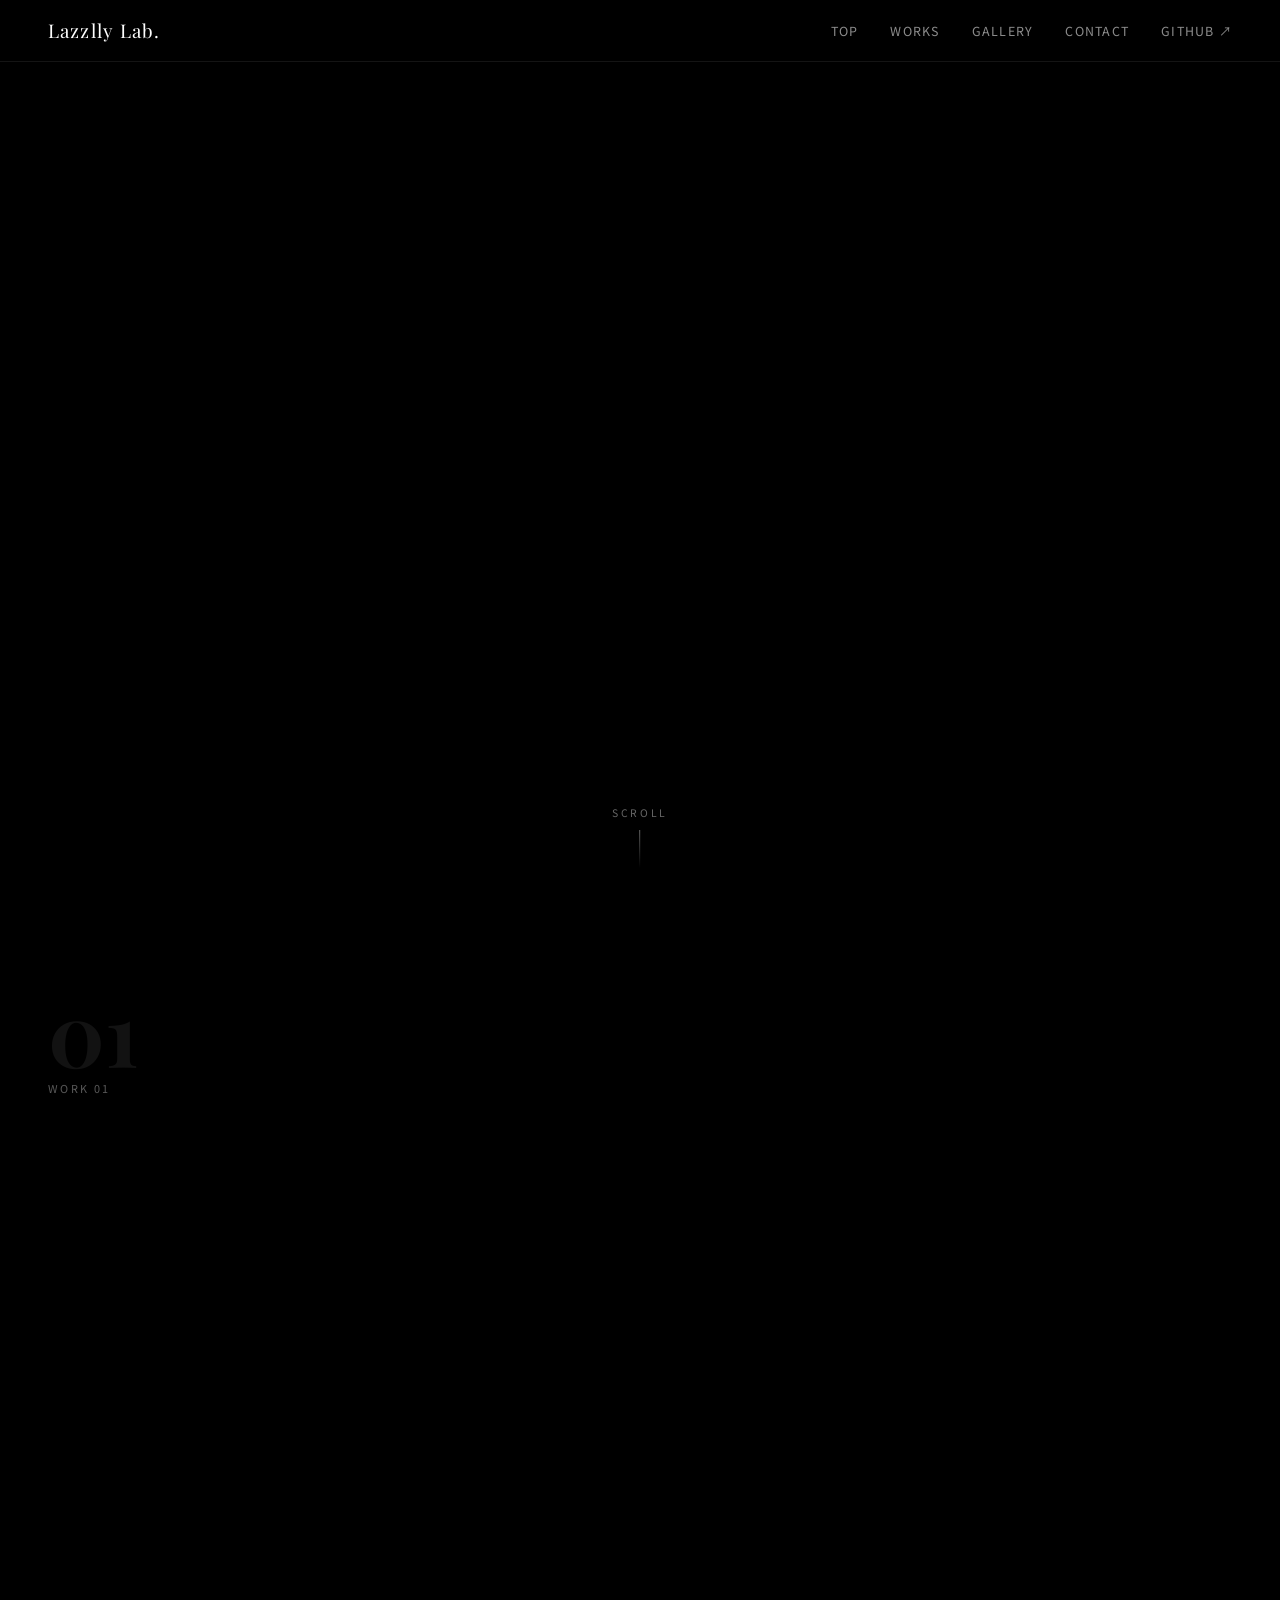
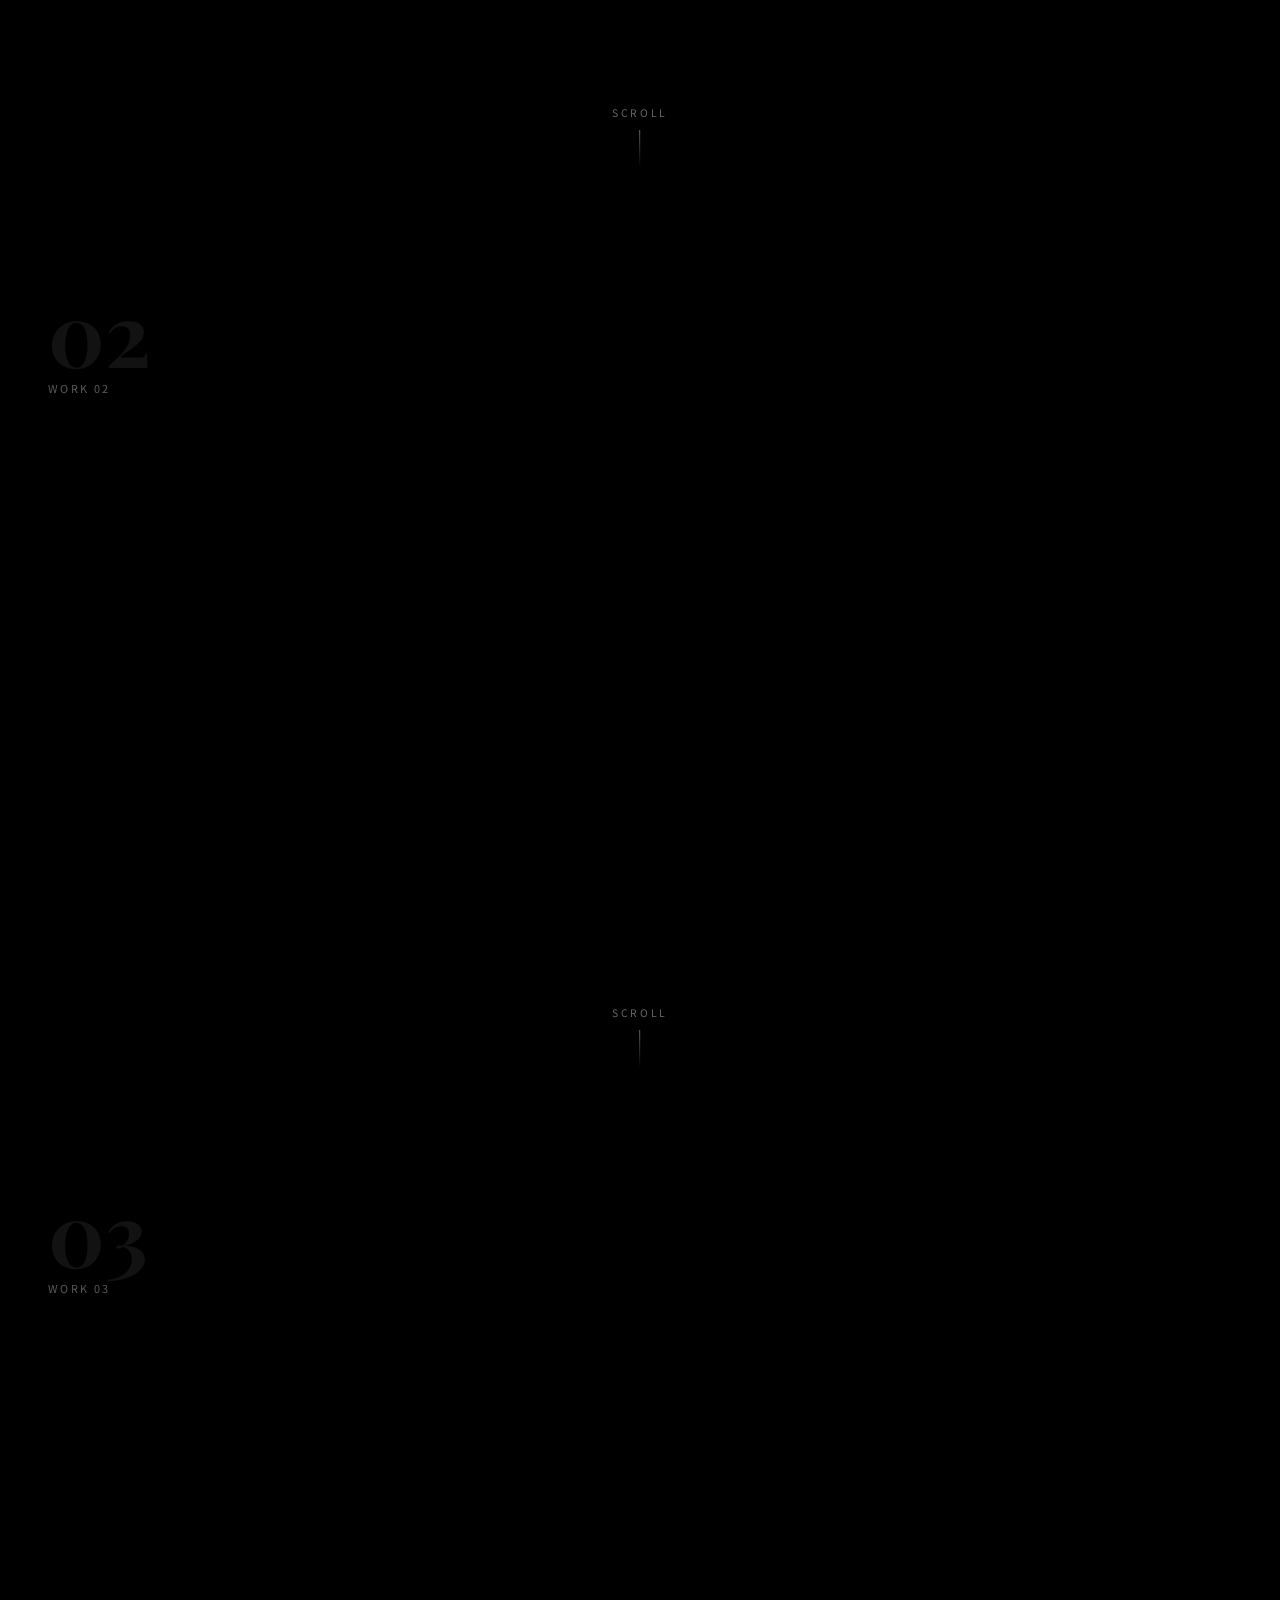
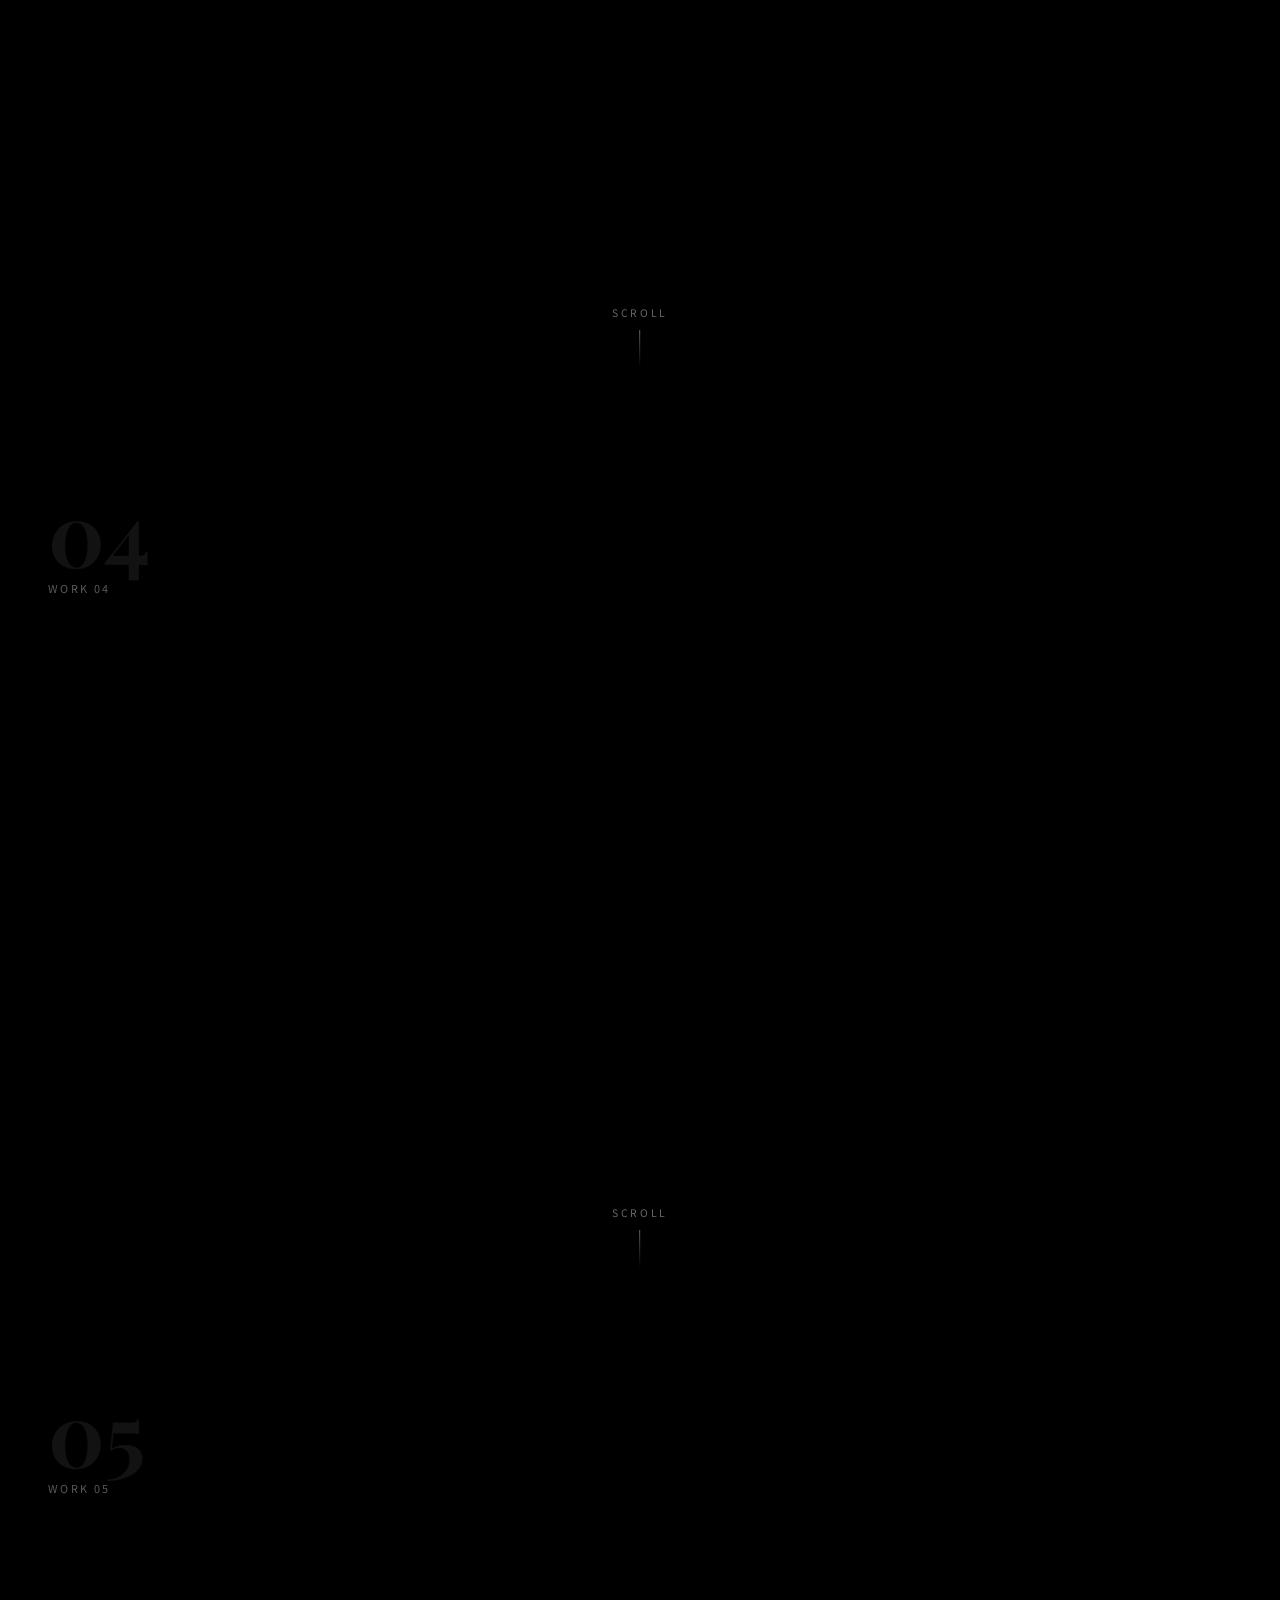
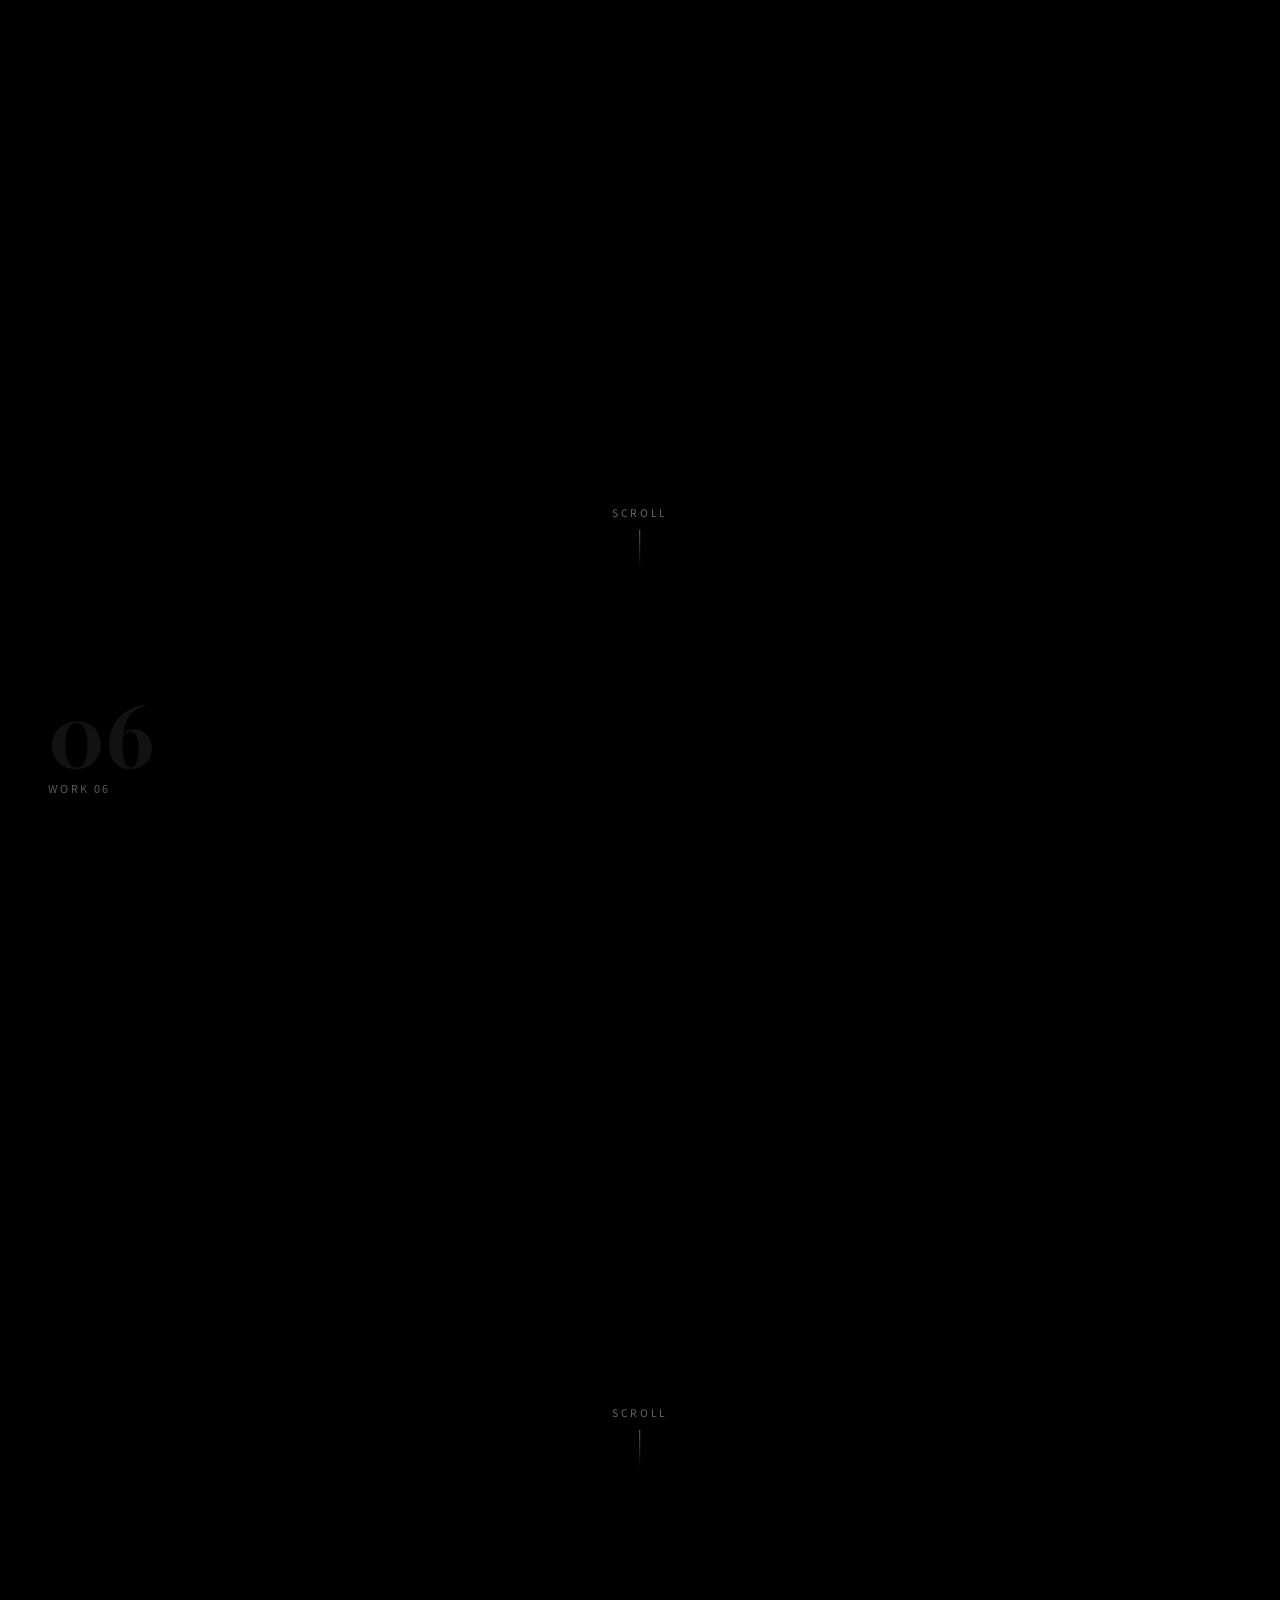
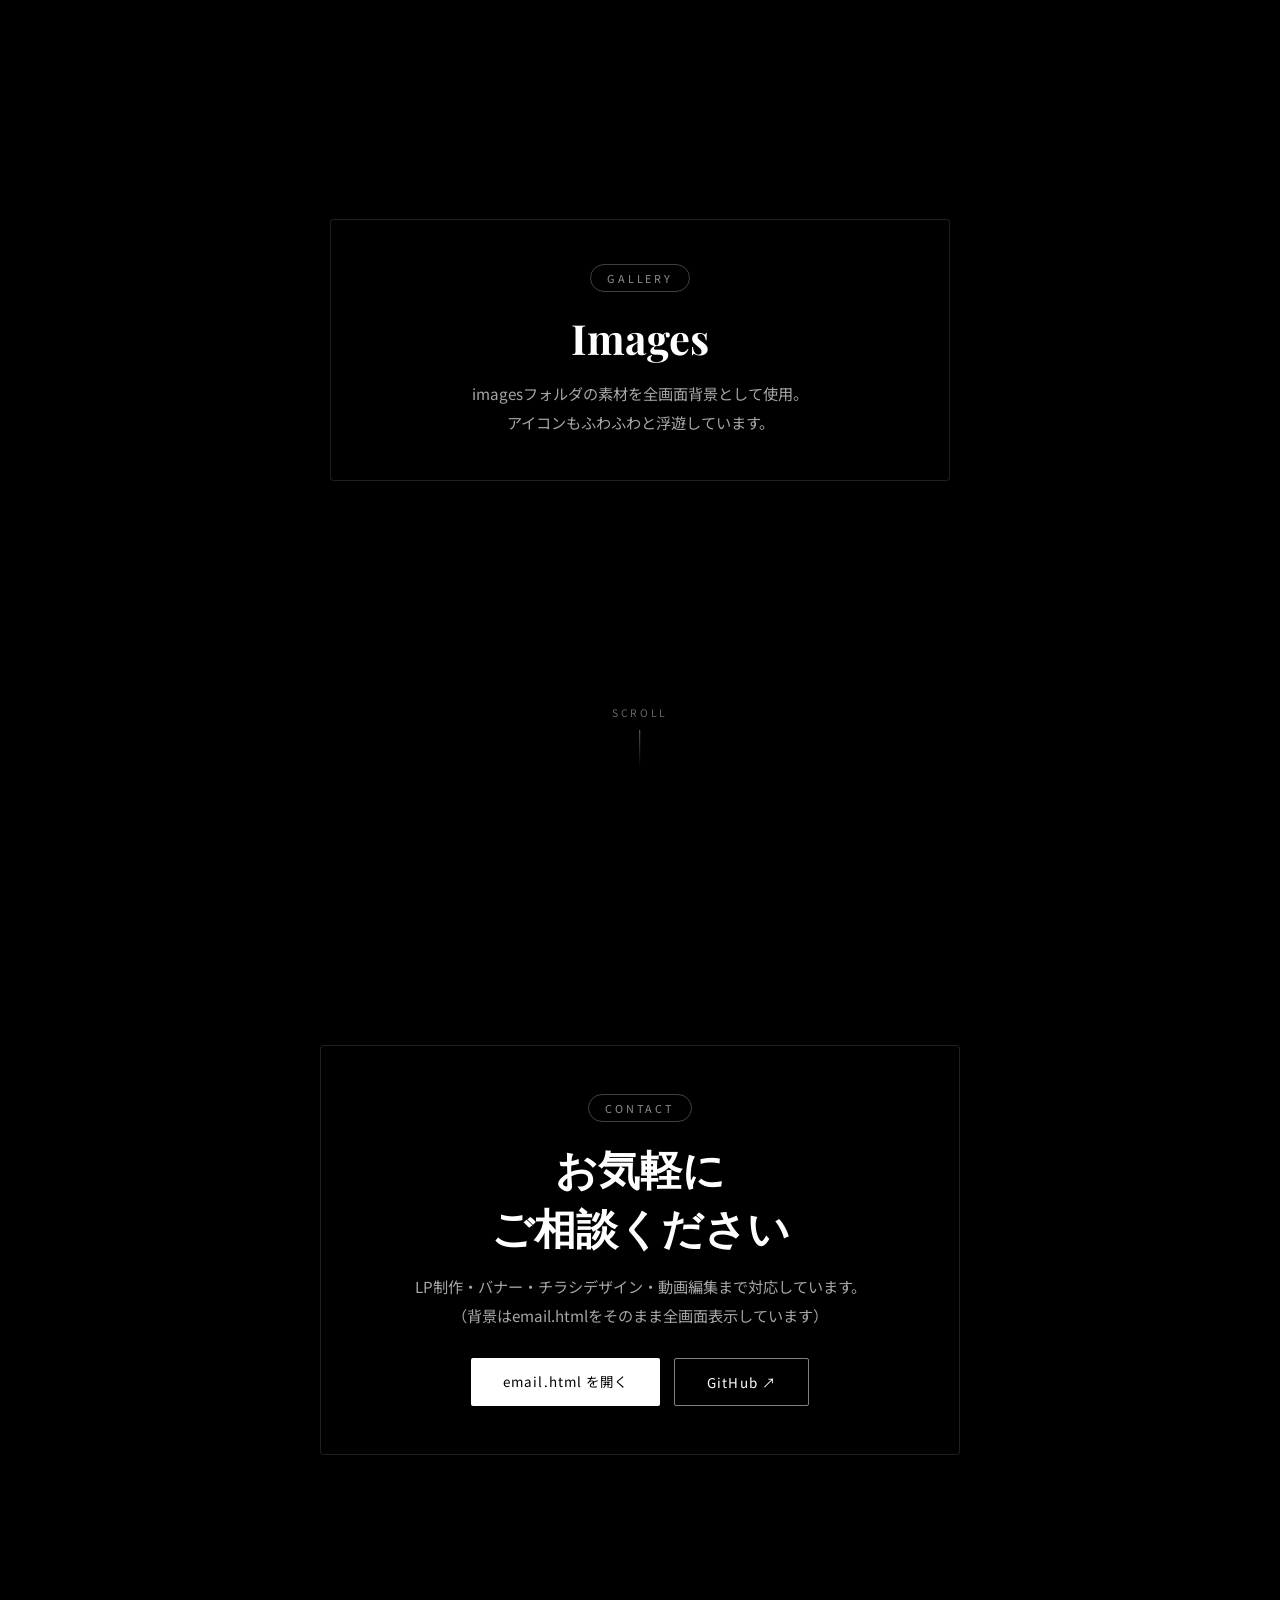
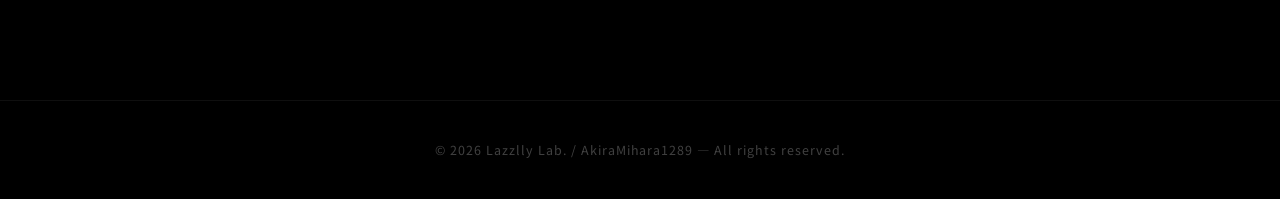
==== commit e1328e0a: "Add files via upload" ====
--- a/MyPortFolio/index.html
+++ b/MyPortFolio/index.html
@@ -65,13 +65,23 @@
       background: #000;
     }
 
-    /* 全画面背景動画 — contain で全体表示 */
+    /* 全画面背景動画 — contain で全体表示（横動画） */
     .sec-video {
       position: absolute;
       inset: 0;
       width: 100%;
       height: 100%;
       object-fit: contain;
+      z-index: 0;
+    }
+
+    /* 縦長（A4）動画 — cover で横幅いっぱいに表示 */
+    .sec-video-cover {
+      position: absolute;
+      inset: 0;
+      width: 100%;
+      height: 100%;
+      object-fit: cover;
       z-index: 0;
     }
 
@@ -365,16 +375,6 @@
     <div class="sec-img" style="background-image: url('./PF.png');"></div>
     <div class="ov" style="background: linear-gradient(160deg, rgba(0,0,0,0.55) 0%, rgba(0,0,0,0.7) 100%);"></div>
 
-    <div class="hero-box">
-      <span class="tag">Portfolio 2026</span>
-      <h1>Design & Create,<br><em>心を動かすデザインを。</em></h1>
-      <p>LP制作・Webバナー・チラシデザイン・動画編集まで、<br>幅広く手がけるWebクリエイター Lazzlly Lab. のポートフォリオです。</p>
-      <div class="btn-row">
-        <a class="btn btn-white" href="#v1">作品を見る</a>
-        <a class="btn btn-outline" href="https://github.com/AkiraMihara1289/MyPortfolio" target="_blank" rel="noopener">GitHub</a>
-      </div>
-    </div>
-
     <div class="scroll-hint">scroll</div>
   </section>
 
@@ -394,7 +394,7 @@
       <span class="num">02</span>
       <span class="label-text">Work 02</span>
     </div>
-    <video class="sec-video" src="./2.mp4" autoplay muted loop playsinline preload="metadata"></video>
+    <video class="sec-video-cover" src="./2.mp4" autoplay muted loop playsinline preload="metadata"></video>
     <div class="scroll-hint">scroll</div>
   </section>
 
@@ -404,7 +404,7 @@
       <span class="num">03</span>
       <span class="label-text">Work 03</span>
     </div>
-    <video class="sec-video" src="./3.mp4" autoplay muted loop playsinline preload="metadata"></video>
+    <video class="sec-video-cover" src="./3.mp4" autoplay muted loop playsinline preload="metadata"></video>
     <div class="scroll-hint">scroll</div>
   </section>
 
@@ -414,7 +414,7 @@
       <span class="num">04</span>
       <span class="label-text">Work 04</span>
     </div>
-    <video class="sec-video" src="./4.mp4" autoplay muted loop playsinline preload="metadata"></video>
+    <video class="sec-video-cover" src="./4.mp4" autoplay muted loop playsinline preload="metadata"></video>
     <div class="scroll-hint">scroll</div>
   </section>
 
@@ -425,6 +425,16 @@
       <span class="label-text">Work 05</span>
     </div>
     <video class="sec-video" src="./5.mp4" autoplay muted loop playsinline preload="metadata"></video>
+    <div class="scroll-hint">scroll</div>
+  </section>
+
+  <!-- ======== WORK 06 : 8.mp4 ======== -->
+  <section class="sec" id="v6">
+    <div class="work-label">
+      <span class="num">06</span>
+      <span class="label-text">Work 06</span>
+    </div>
+    <video class="sec-video" src="./8.mp4" autoplay muted loop playsinline preload="metadata"></video>
     <div class="scroll-hint">scroll</div>
   </section>
 
@@ -471,7 +481,7 @@
   </footer>
 
   <script>
-    const videos = document.querySelectorAll('video.sec-video');
+    const videos = document.querySelectorAll('video.sec-video, video.sec-video-cover');
     const vObs = new IntersectionObserver((entries) => {
       entries.forEach(e => {
         if (e.isIntersecting) {
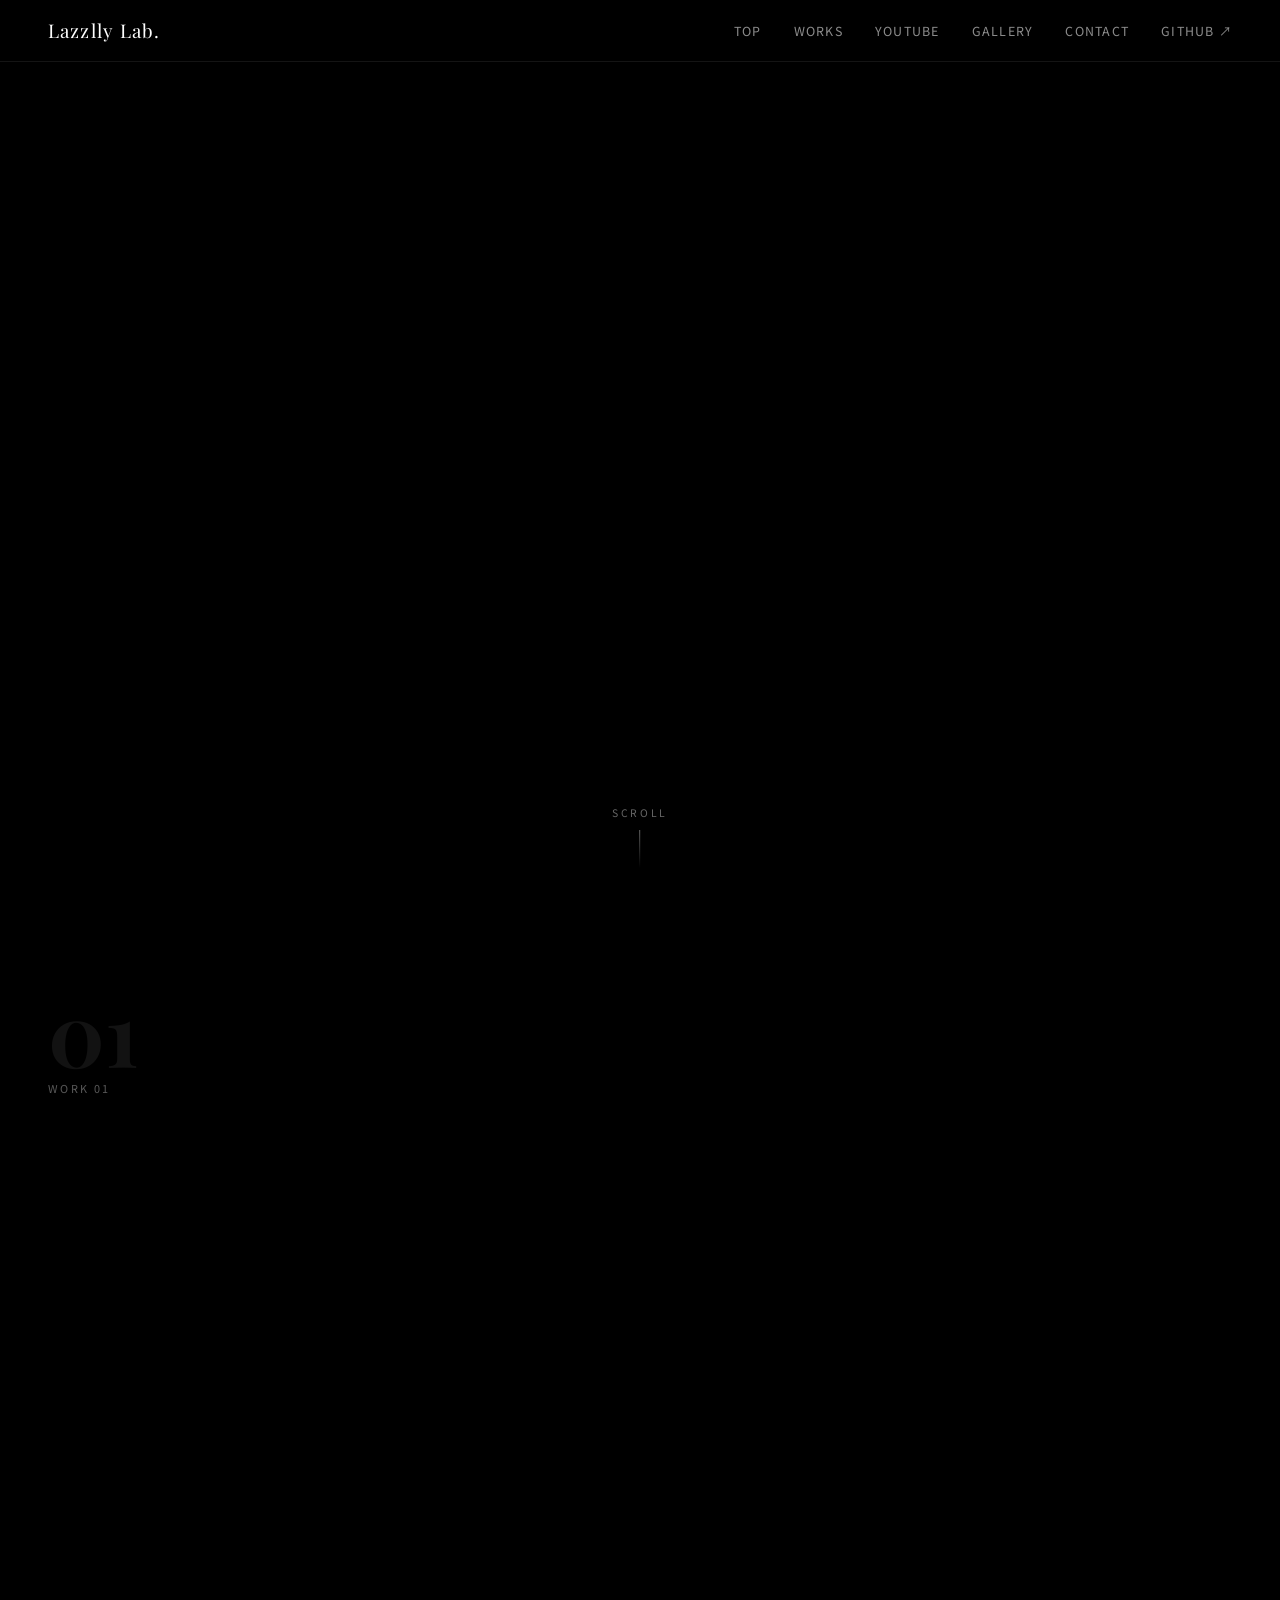
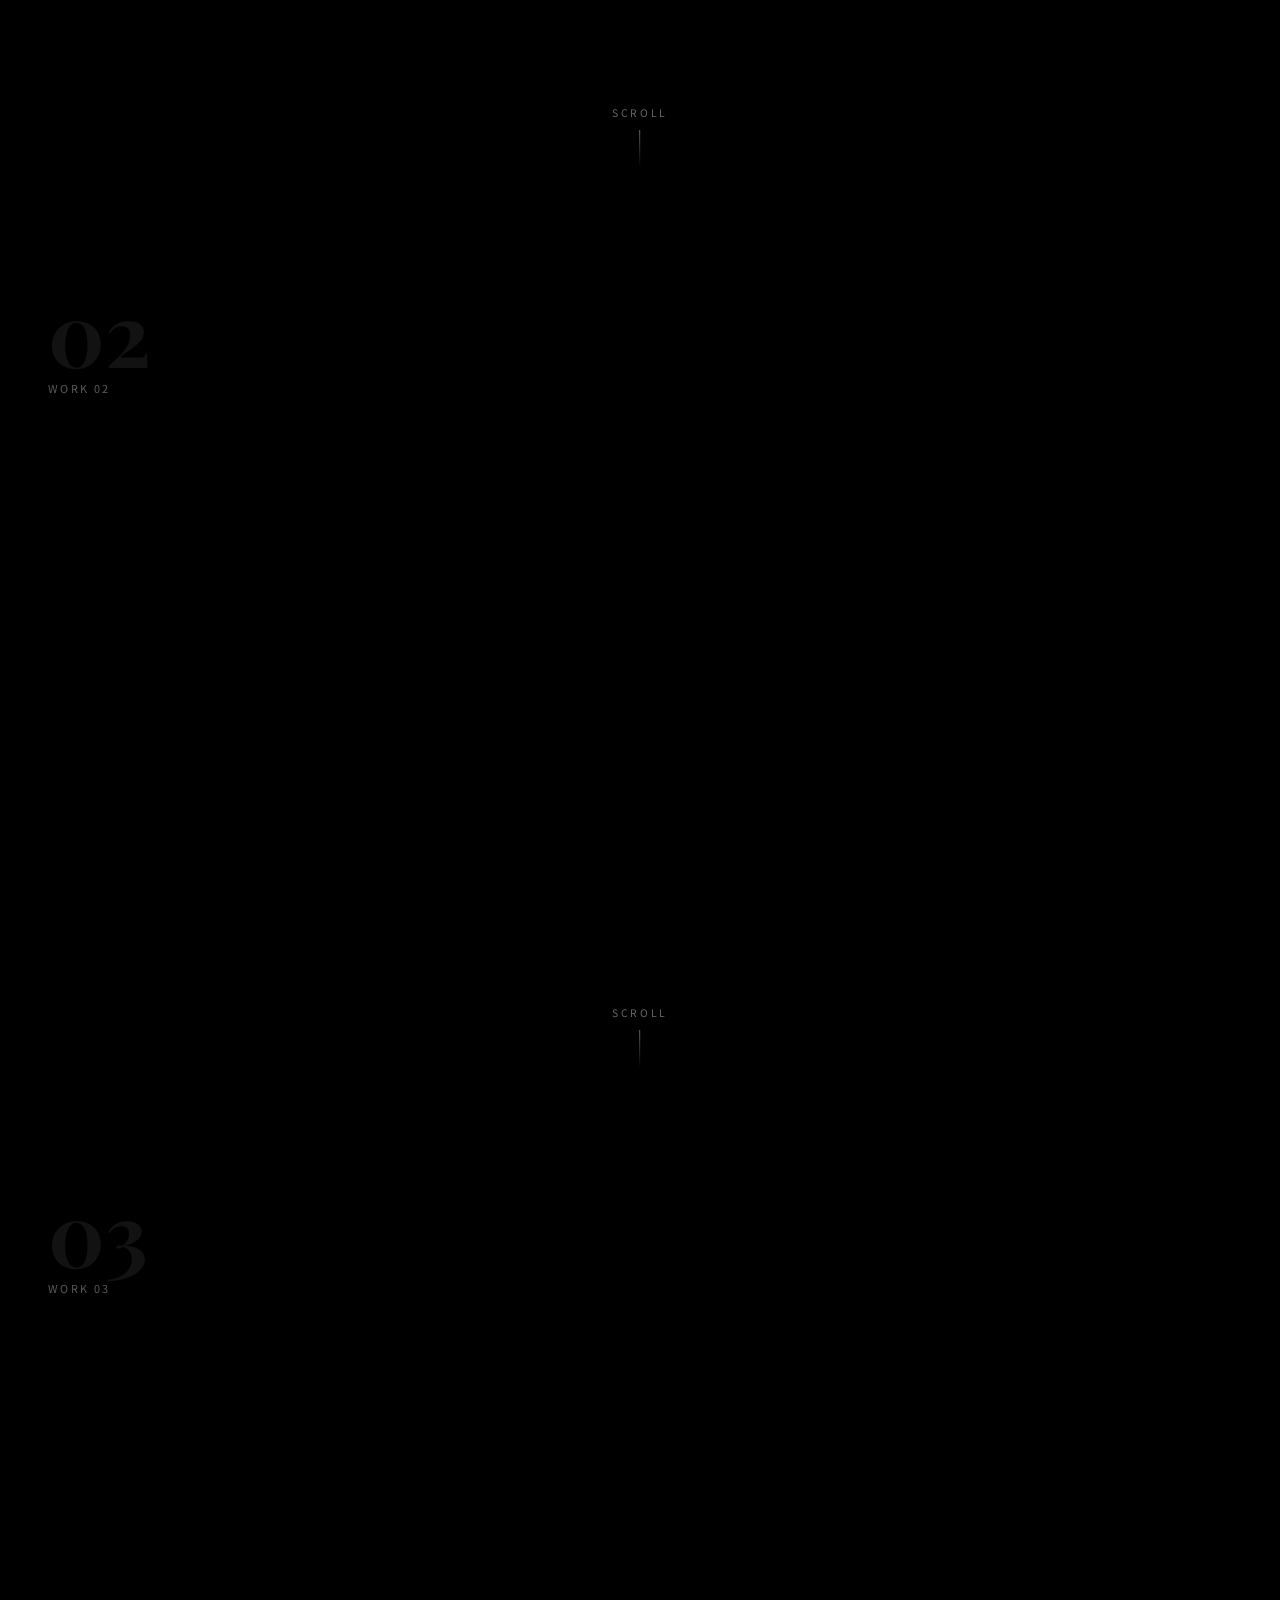
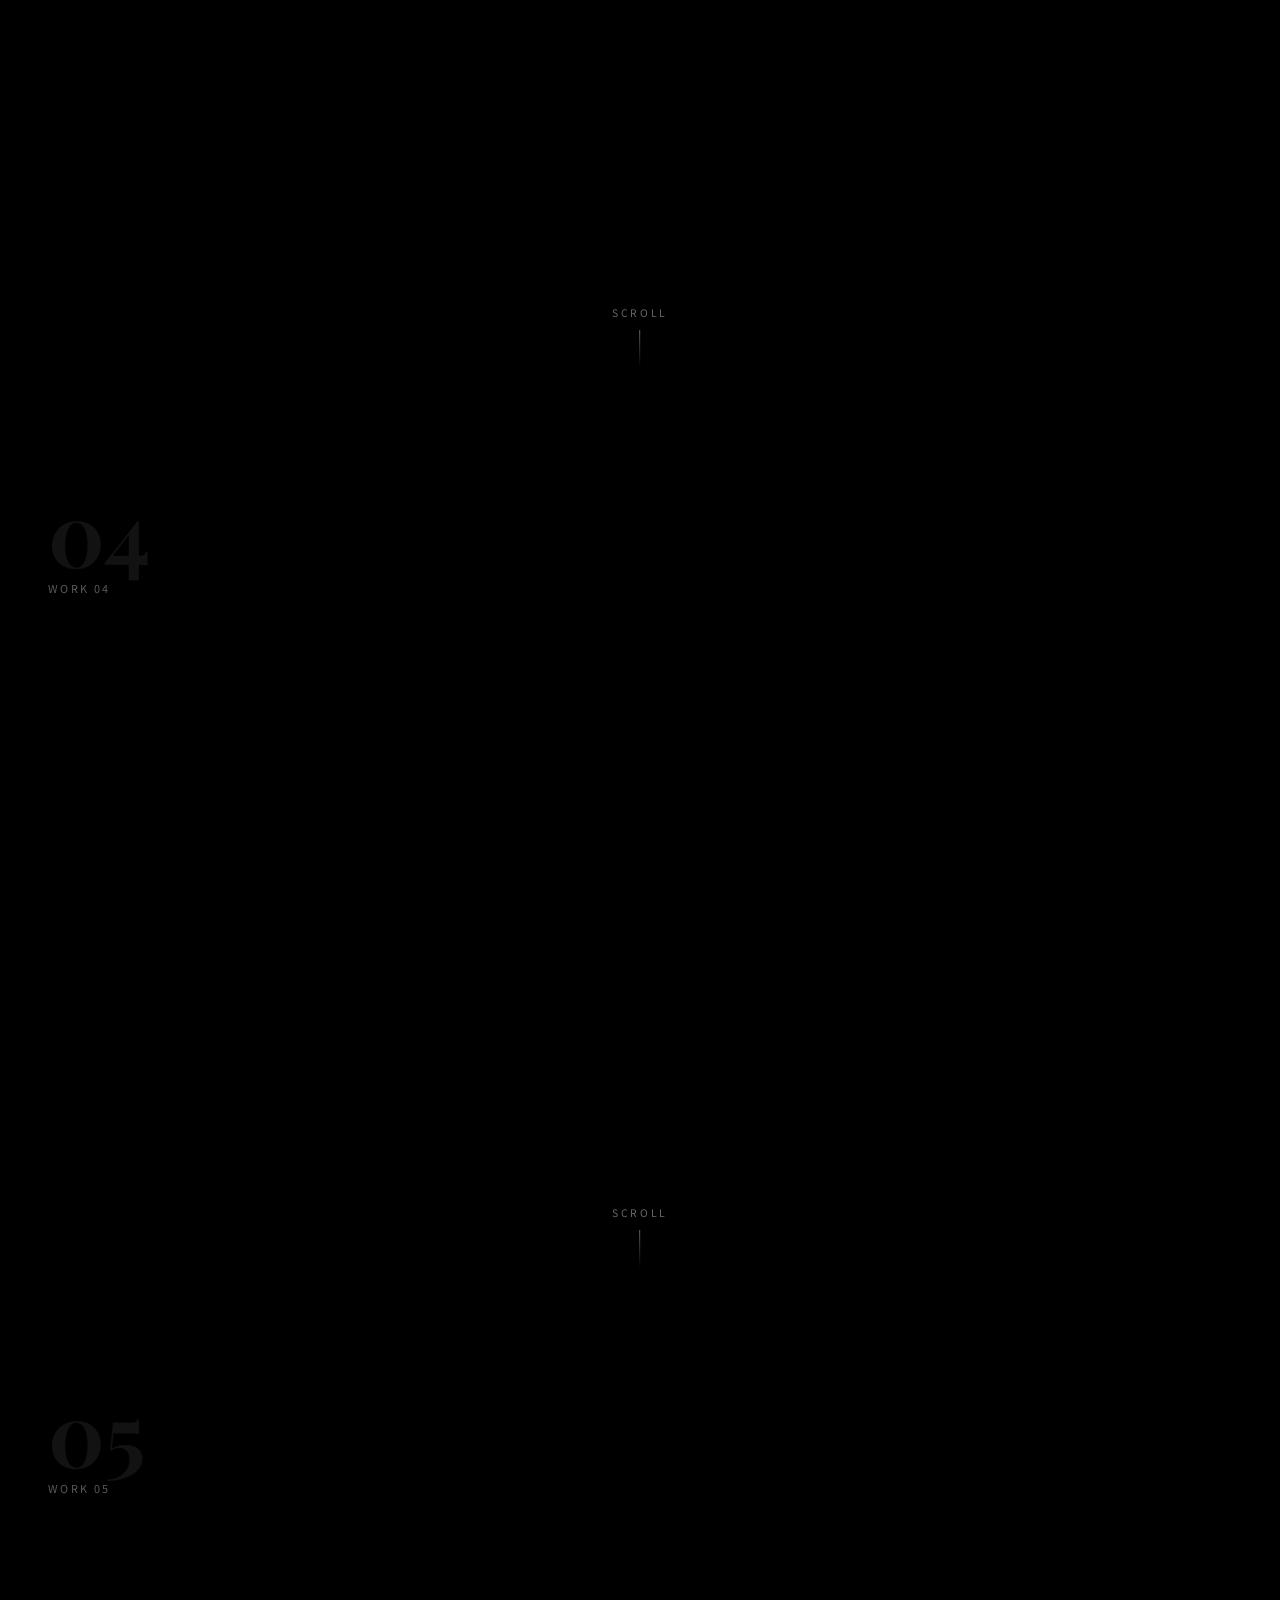
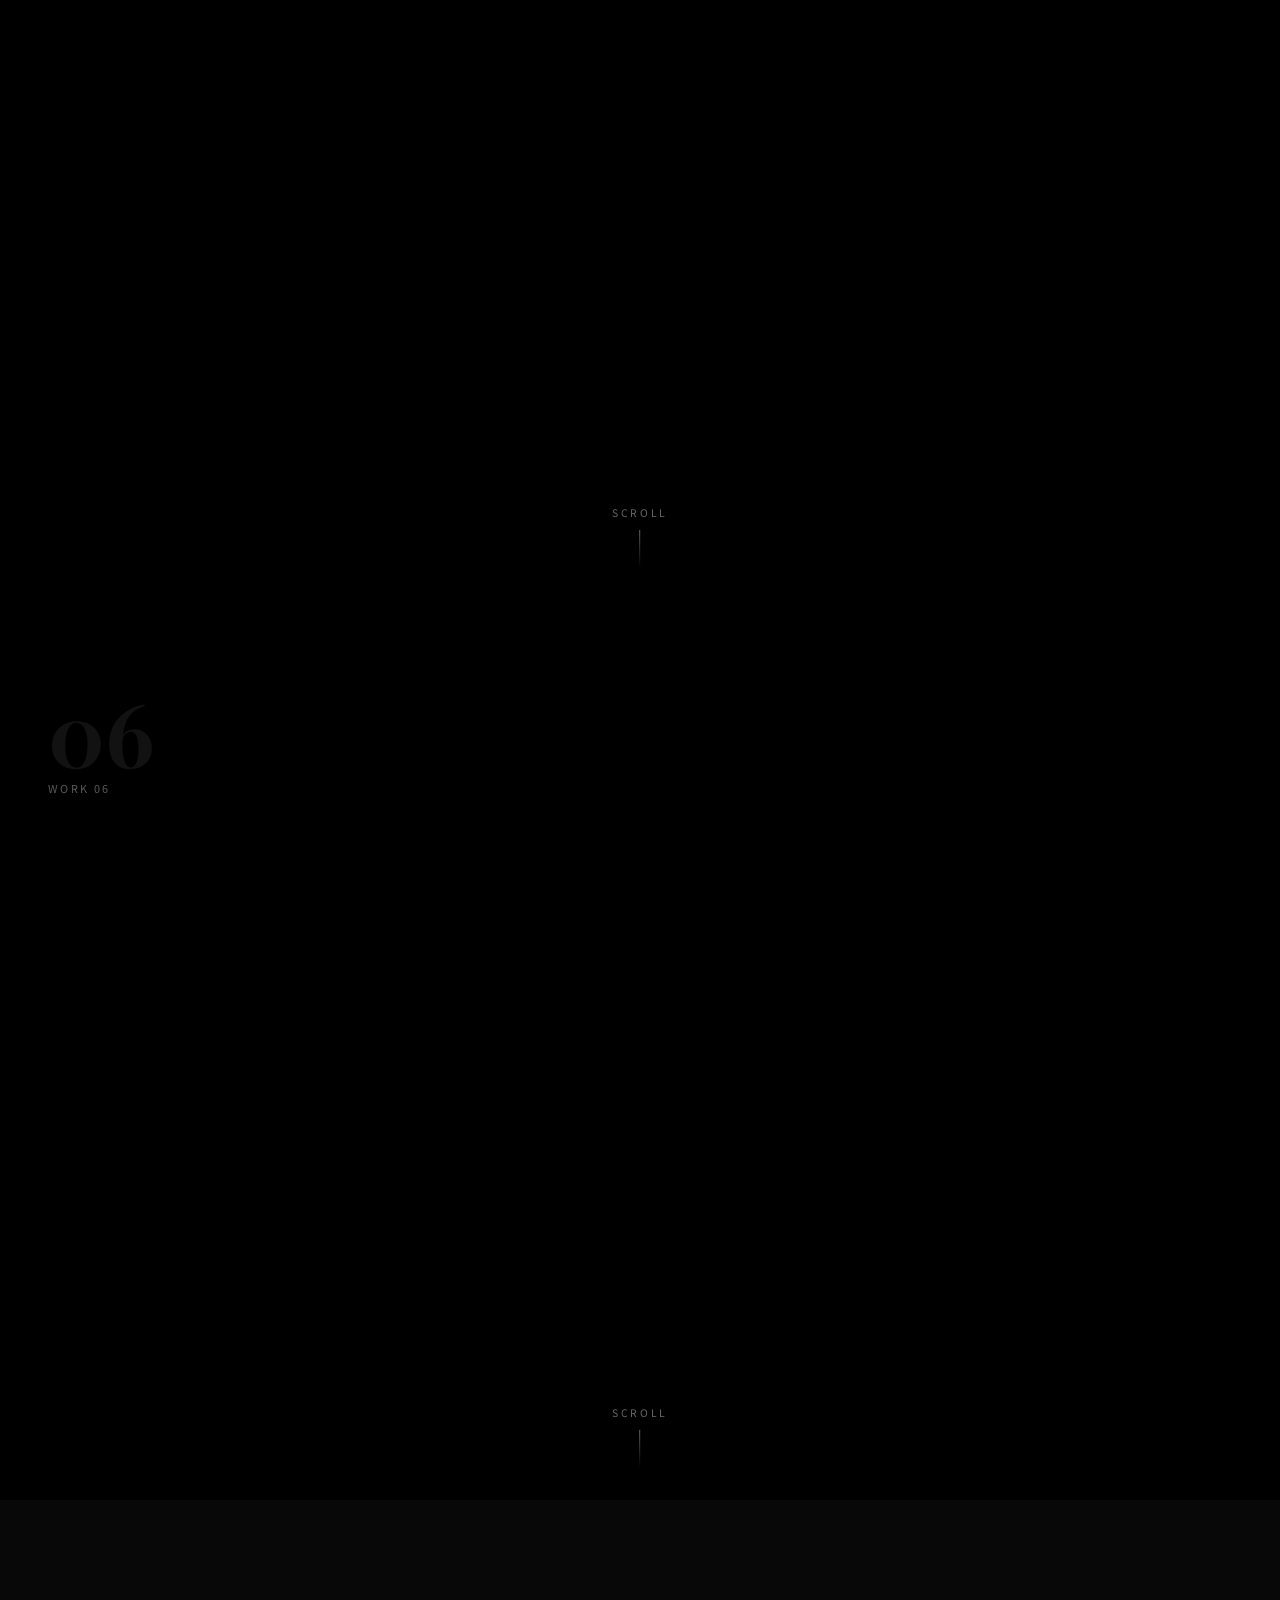
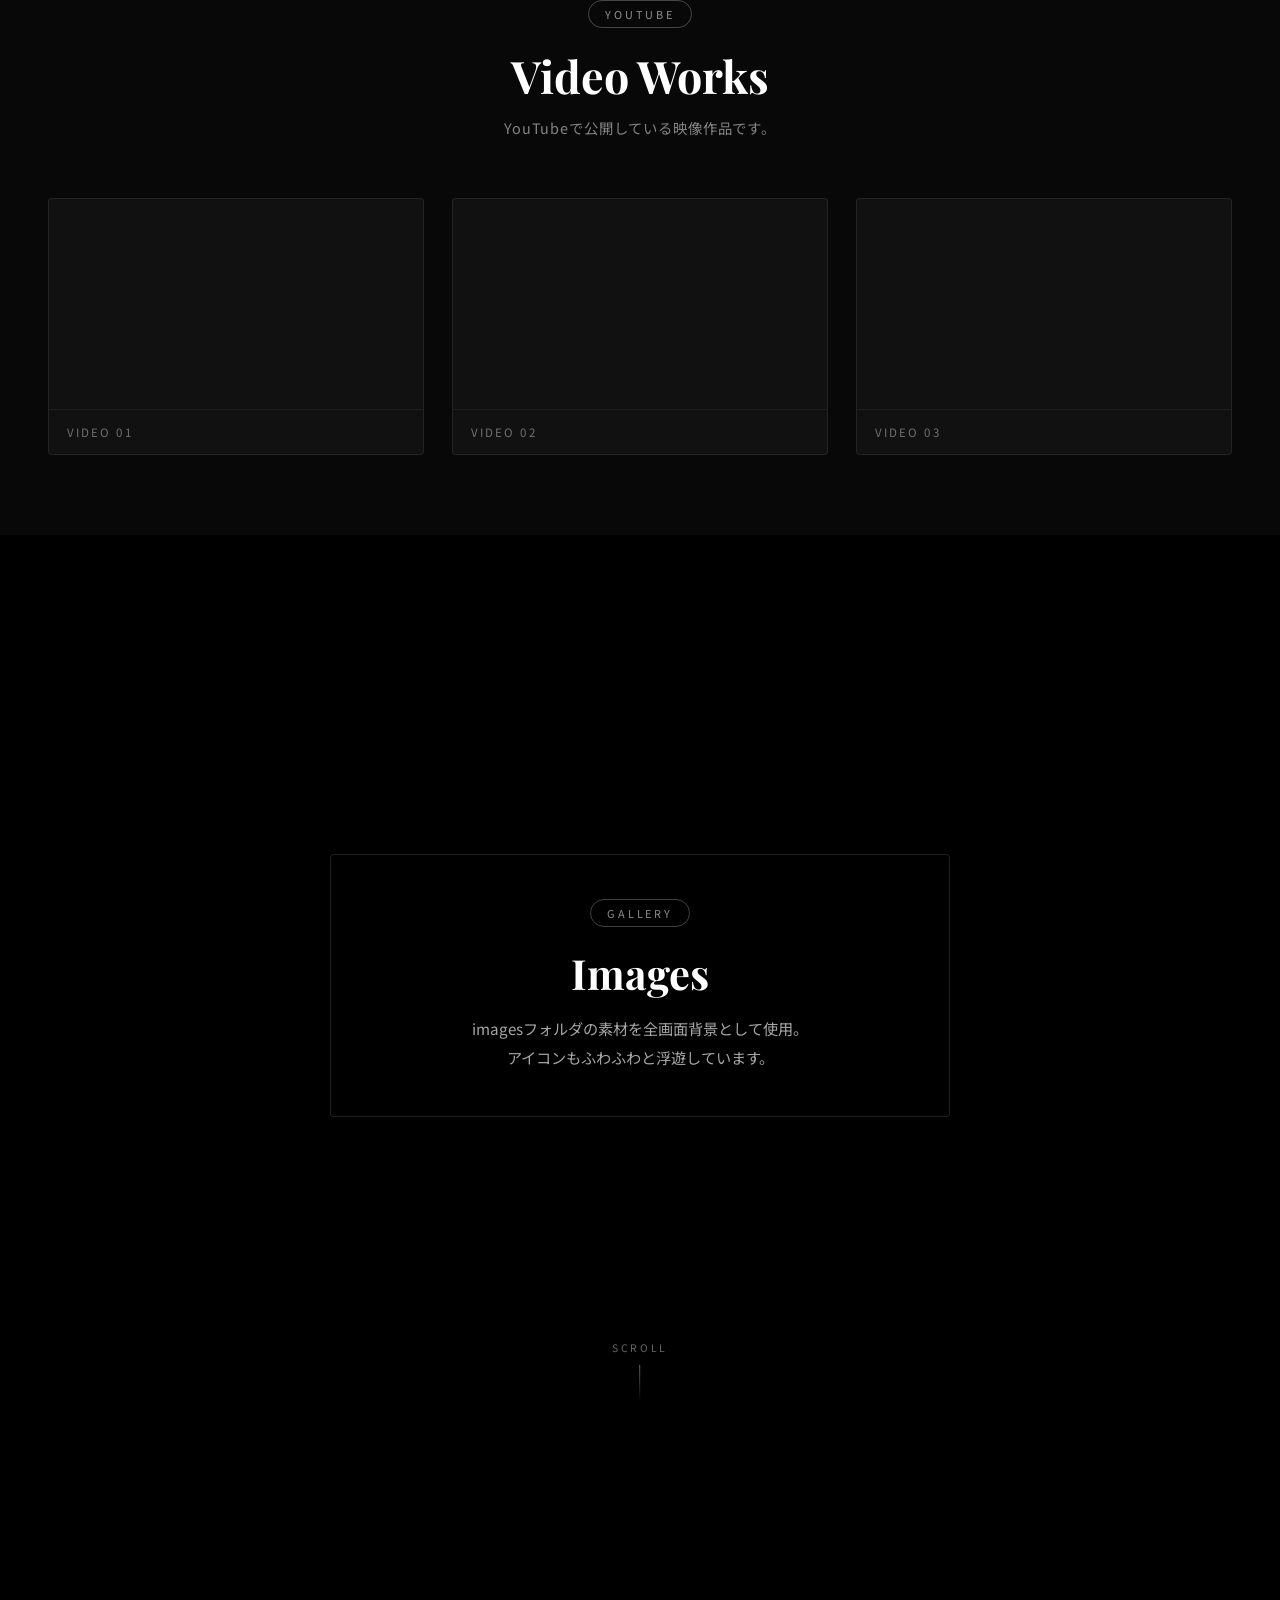
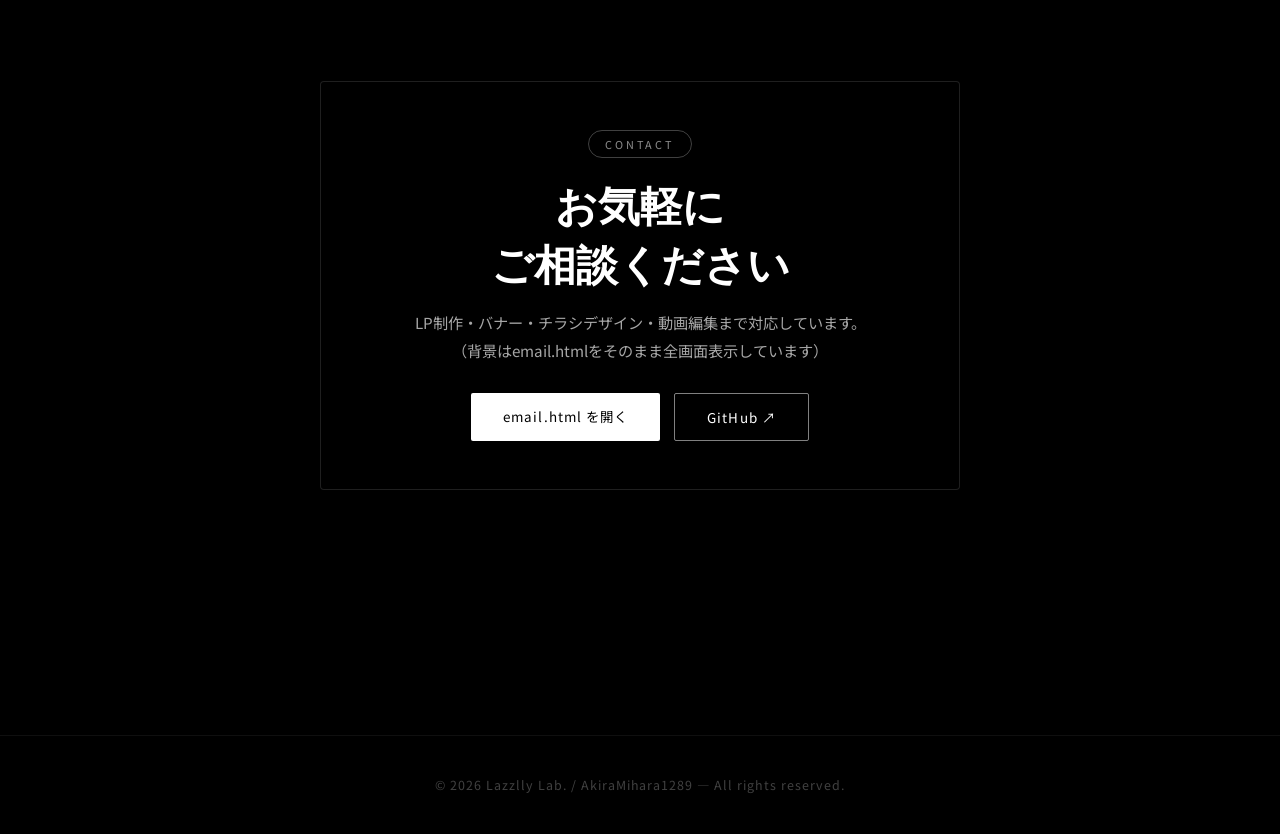
==== commit be0c337c: "Add files via upload" ====
--- a/MyPortFolio/index.html
+++ b/MyPortFolio/index.html
@@ -334,6 +334,82 @@
 
     .contact-box p { margin-bottom: 28px; }
 
+    /* ======= YouTube セクション ======= */
+    .yt-section {
+      position: relative;
+      width: 100%;
+      padding: 100px 48px 80px;
+      background: #080808;
+      display: flex;
+      flex-direction: column;
+      align-items: center;
+      gap: 60px;
+    }
+
+    .yt-section-header {
+      text-align: center;
+    }
+
+    .yt-section-header h2 {
+      font-family: "Playfair Display", serif;
+      font-size: clamp(1.8rem, 4vw, 2.8rem);
+      font-weight: 700;
+      color: #fff;
+      margin-bottom: 12px;
+    }
+
+    .yt-section-header p {
+      font-size: 0.9rem;
+      color: rgba(255,255,255,0.5);
+      letter-spacing: 0.06em;
+    }
+
+    .yt-grid {
+      display: grid;
+      grid-template-columns: repeat(3, 1fr);
+      gap: 28px;
+      width: 100%;
+      max-width: 1200px;
+    }
+
+    .yt-item {
+      display: flex;
+      flex-direction: column;
+      gap: 0;
+      border: 1px solid rgba(255,255,255,0.08);
+      border-radius: 4px;
+      overflow: hidden;
+      background: #111;
+    }
+
+    .yt-item .yt-embed-wrap {
+      position: relative;
+      width: 100%;
+      padding-top: 56.25%;
+    }
+
+    .yt-item .yt-embed-wrap iframe {
+      position: absolute;
+      inset: 0;
+      width: 100%;
+      height: 100%;
+      border: 0;
+    }
+
+    .yt-item .yt-label {
+      padding: 14px 18px;
+      font-size: 0.72rem;
+      letter-spacing: 0.18em;
+      text-transform: uppercase;
+      color: rgba(255,255,255,0.4);
+      border-top: 1px solid rgba(255,255,255,0.06);
+    }
+
+    @media (max-width: 900px) {
+      .yt-grid { grid-template-columns: 1fr; max-width: 560px; }
+      .yt-section { padding: 80px 24px 60px; }
+    }
+
     /* フッター */
     footer {
       background: #000;
@@ -364,6 +440,7 @@
     <div class="nav-links">
       <a href="#hero">Top</a>
       <a href="#v1">Works</a>
+      <a href="#youtube">YouTube</a>
       <a href="#gallery">Gallery</a>
       <a href="#contact">Contact</a>
       <a href="https://github.com/AkiraMihara1289/MyPortfolio" target="_blank" rel="noopener">GitHub ↗</a>
@@ -373,7 +450,6 @@
   <!-- ======== HERO ======== -->
   <section class="sec" id="hero">
     <div class="sec-img" style="background-image: url('./PF.png');"></div>
-    <div class="ov" style="background: linear-gradient(160deg, rgba(0,0,0,0.55) 0%, rgba(0,0,0,0.7) 100%);"></div>
 
     <div class="scroll-hint">scroll</div>
   </section>
@@ -394,7 +470,7 @@
       <span class="num">02</span>
       <span class="label-text">Work 02</span>
     </div>
-    <video class="sec-video-cover" src="./2.mp4" autoplay muted loop playsinline preload="metadata"></video>
+    <video class="sec-video" src="./2.mp4" autoplay muted loop playsinline preload="metadata"></video>
     <div class="scroll-hint">scroll</div>
   </section>
 
@@ -404,7 +480,7 @@
       <span class="num">03</span>
       <span class="label-text">Work 03</span>
     </div>
-    <video class="sec-video-cover" src="./3.mp4" autoplay muted loop playsinline preload="metadata"></video>
+    <video class="sec-video" src="./3.mp4" autoplay muted loop playsinline preload="metadata"></video>
     <div class="scroll-hint">scroll</div>
   </section>
 
@@ -414,7 +490,7 @@
       <span class="num">04</span>
       <span class="label-text">Work 04</span>
     </div>
-    <video class="sec-video-cover" src="./4.mp4" autoplay muted loop playsinline preload="metadata"></video>
+    <video class="sec-video" src="./4.mp4" autoplay muted loop playsinline preload="metadata"></video>
     <div class="scroll-hint">scroll</div>
   </section>
 
@@ -436,6 +512,44 @@
     </div>
     <video class="sec-video" src="./8.mp4" autoplay muted loop playsinline preload="metadata"></video>
     <div class="scroll-hint">scroll</div>
+  </section>
+
+  <!-- ======== YOUTUBE ======== -->
+  <section class="yt-section" id="youtube">
+    <div class="yt-section-header">
+      <span class="tag">YouTube</span>
+      <h2>Video Works</h2>
+      <p>YouTubeで公開している映像作品です。</p>
+    </div>
+
+    <div class="yt-grid">
+      <div class="yt-item">
+        <div class="yt-embed-wrap">
+          <iframe src="https://www.youtube.com/embed/GNHDcUYDhSk" title="YouTube video 1"
+            allow="accelerometer; autoplay; clipboard-write; encrypted-media; gyroscope; picture-in-picture"
+            allowfullscreen loading="lazy"></iframe>
+        </div>
+        <span class="yt-label">Video 01</span>
+      </div>
+
+      <div class="yt-item">
+        <div class="yt-embed-wrap">
+          <iframe src="https://www.youtube.com/embed/oXhrMMxpMfw" title="YouTube video 2"
+            allow="accelerometer; autoplay; clipboard-write; encrypted-media; gyroscope; picture-in-picture"
+            allowfullscreen loading="lazy"></iframe>
+        </div>
+        <span class="yt-label">Video 02</span>
+      </div>
+
+      <div class="yt-item">
+        <div class="yt-embed-wrap">
+          <iframe src="https://www.youtube.com/embed/CLzW-r_4Ve4" title="YouTube video 3"
+            allow="accelerometer; autoplay; clipboard-write; encrypted-media; gyroscope; picture-in-picture"
+            allowfullscreen loading="lazy"></iframe>
+        </div>
+        <span class="yt-label">Video 03</span>
+      </div>
+    </div>
   </section>
 
   <!-- ======== GALLERY ======== -->
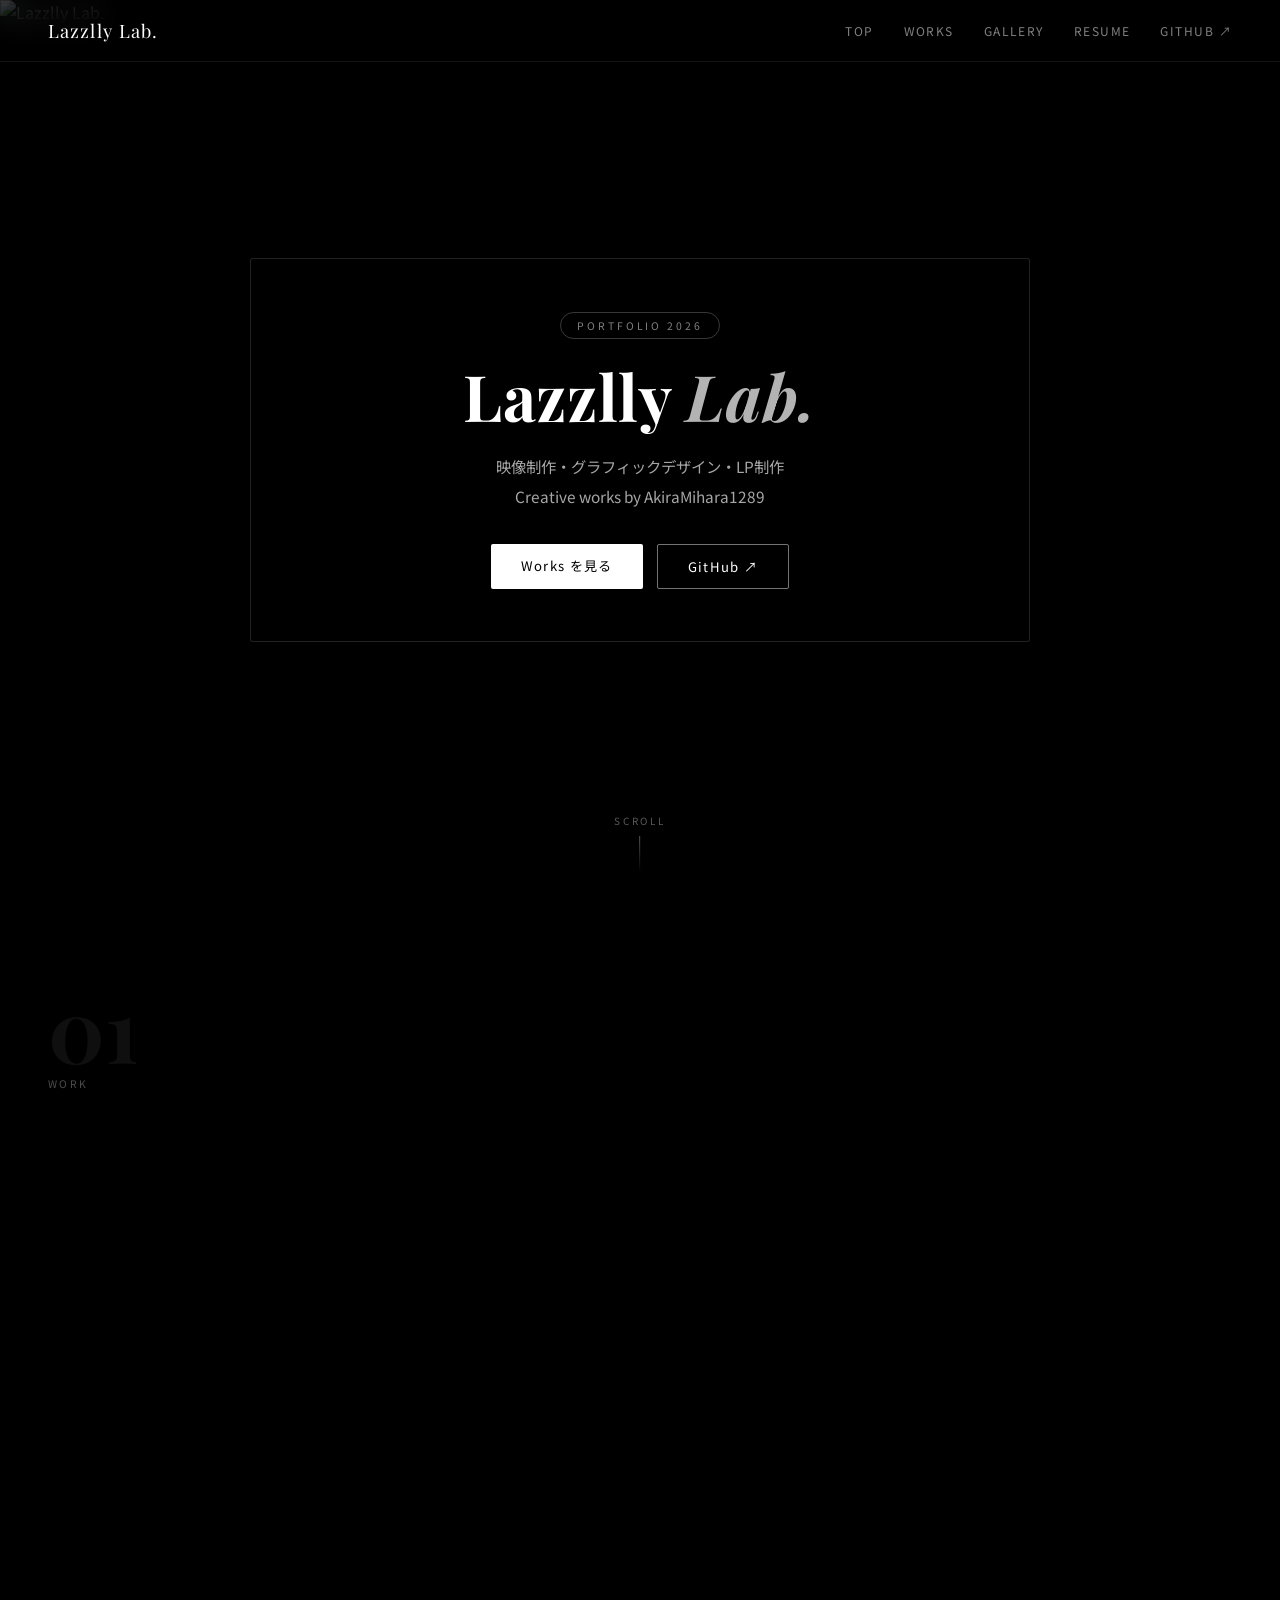
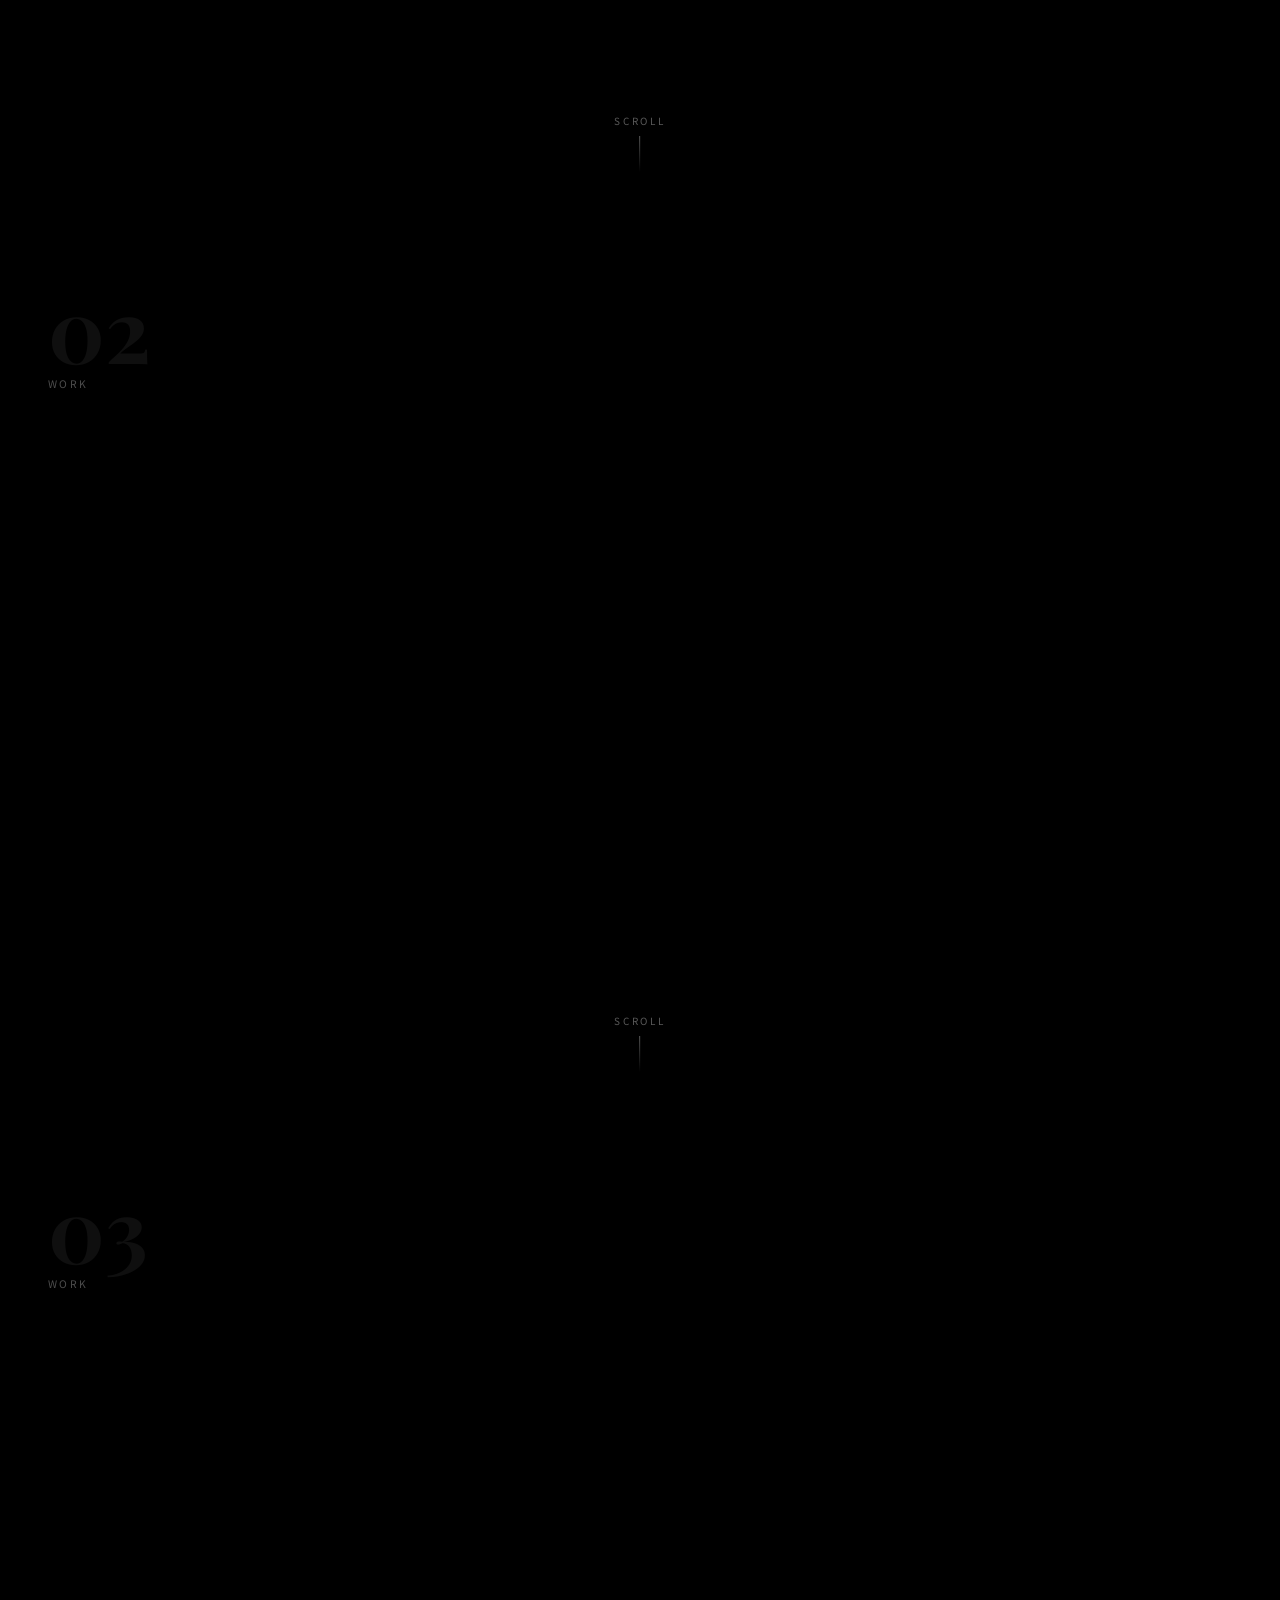
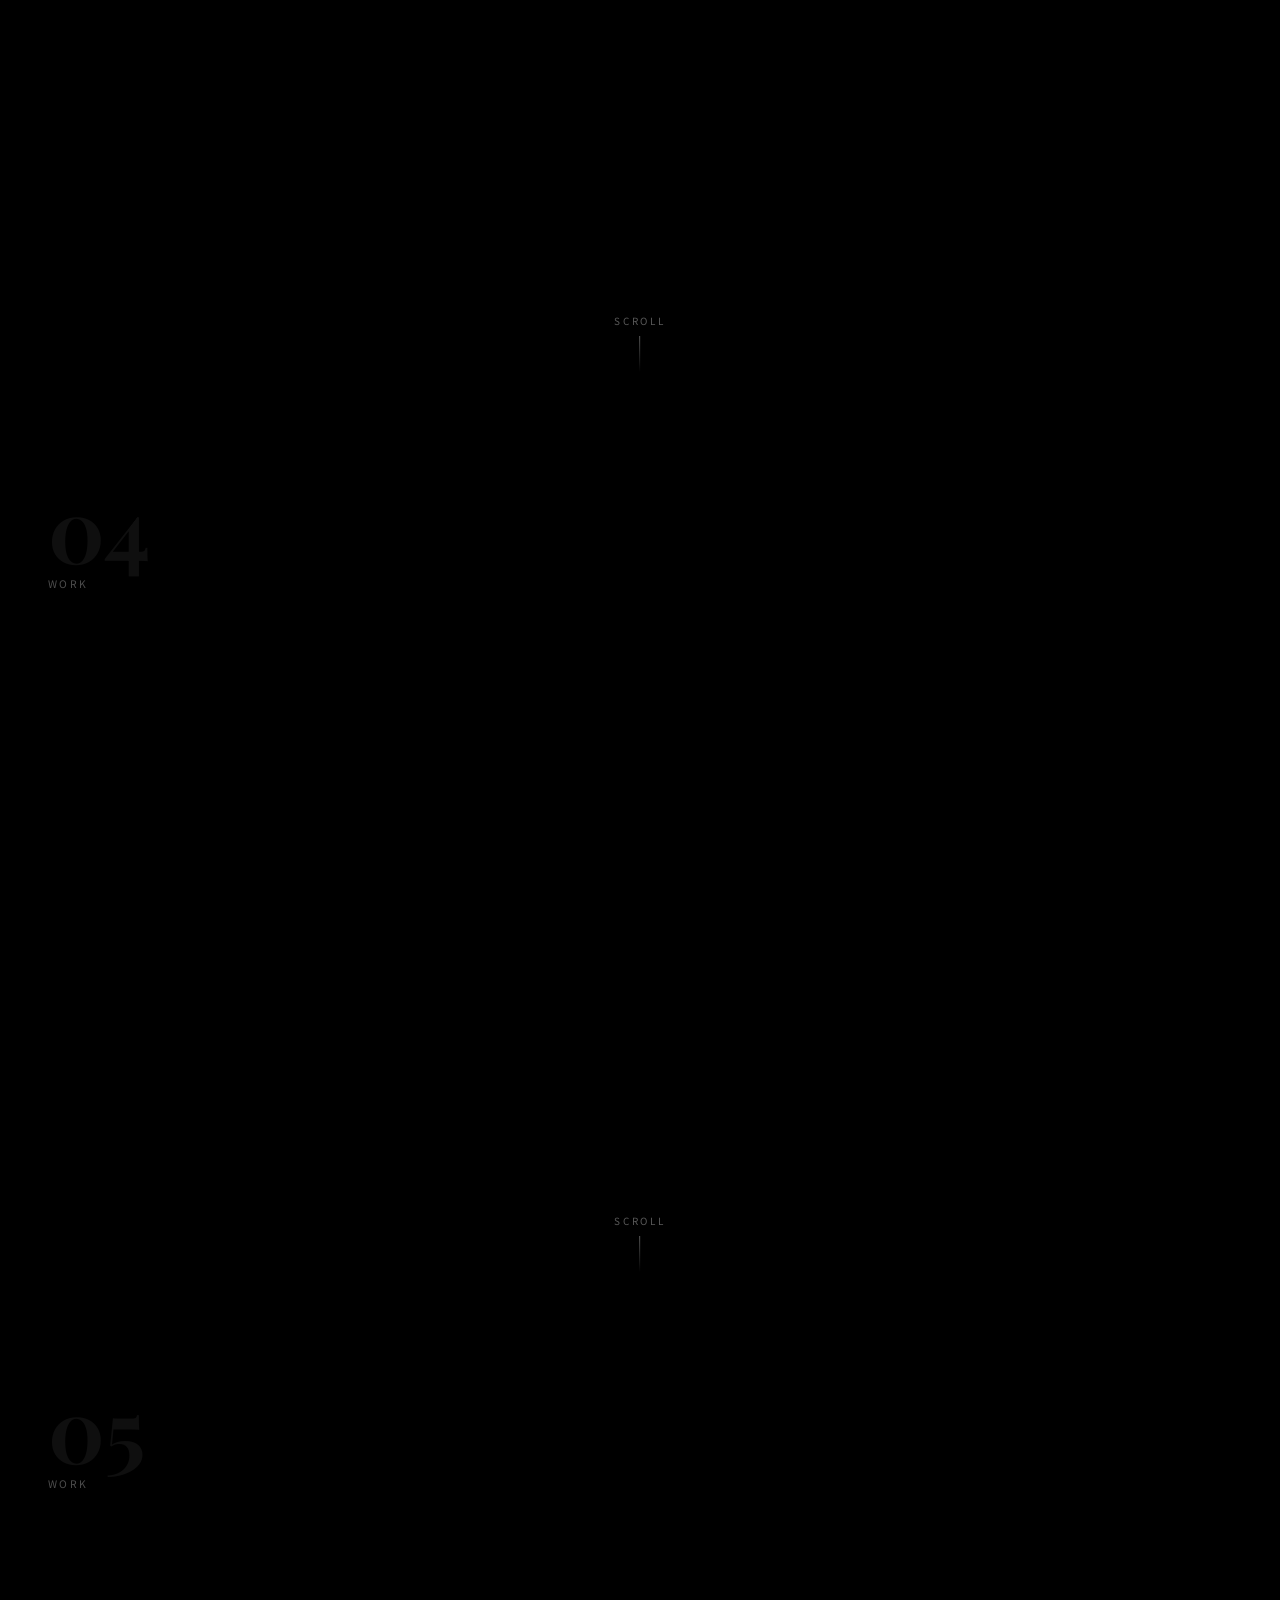
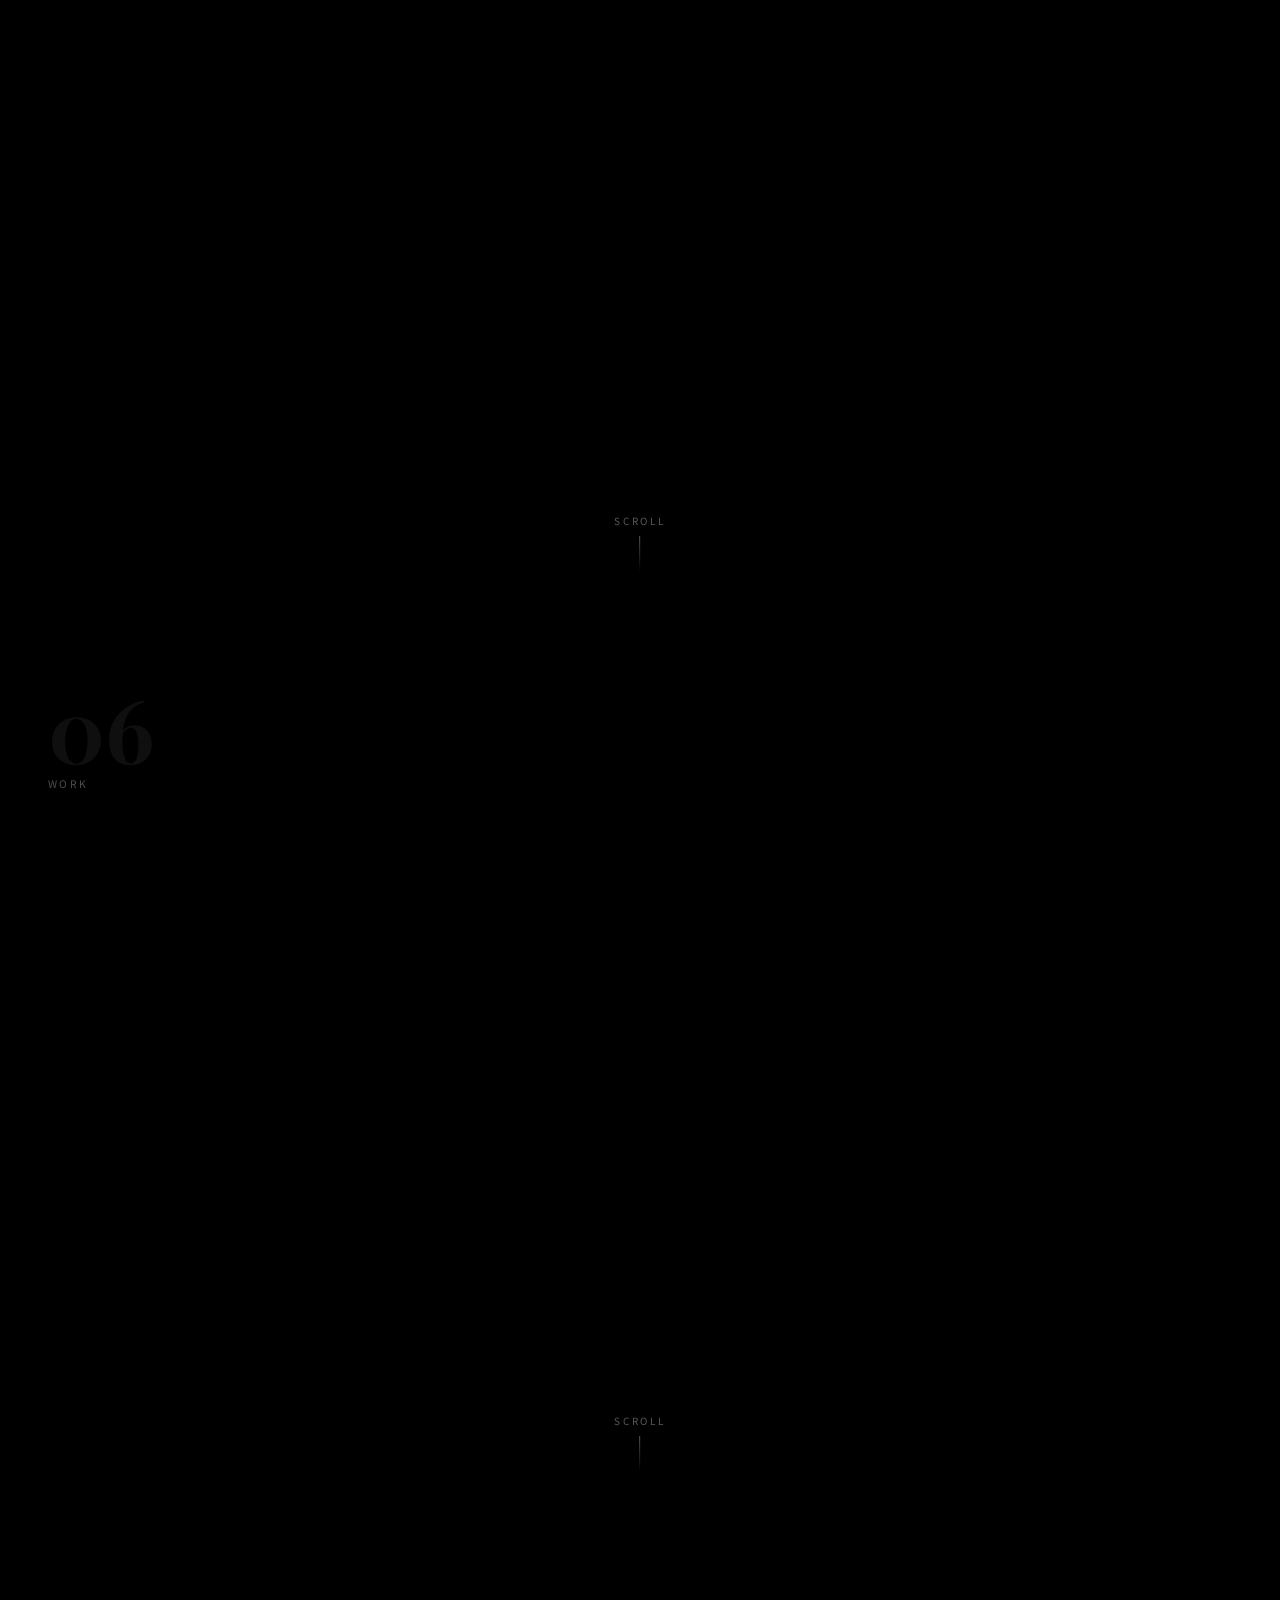
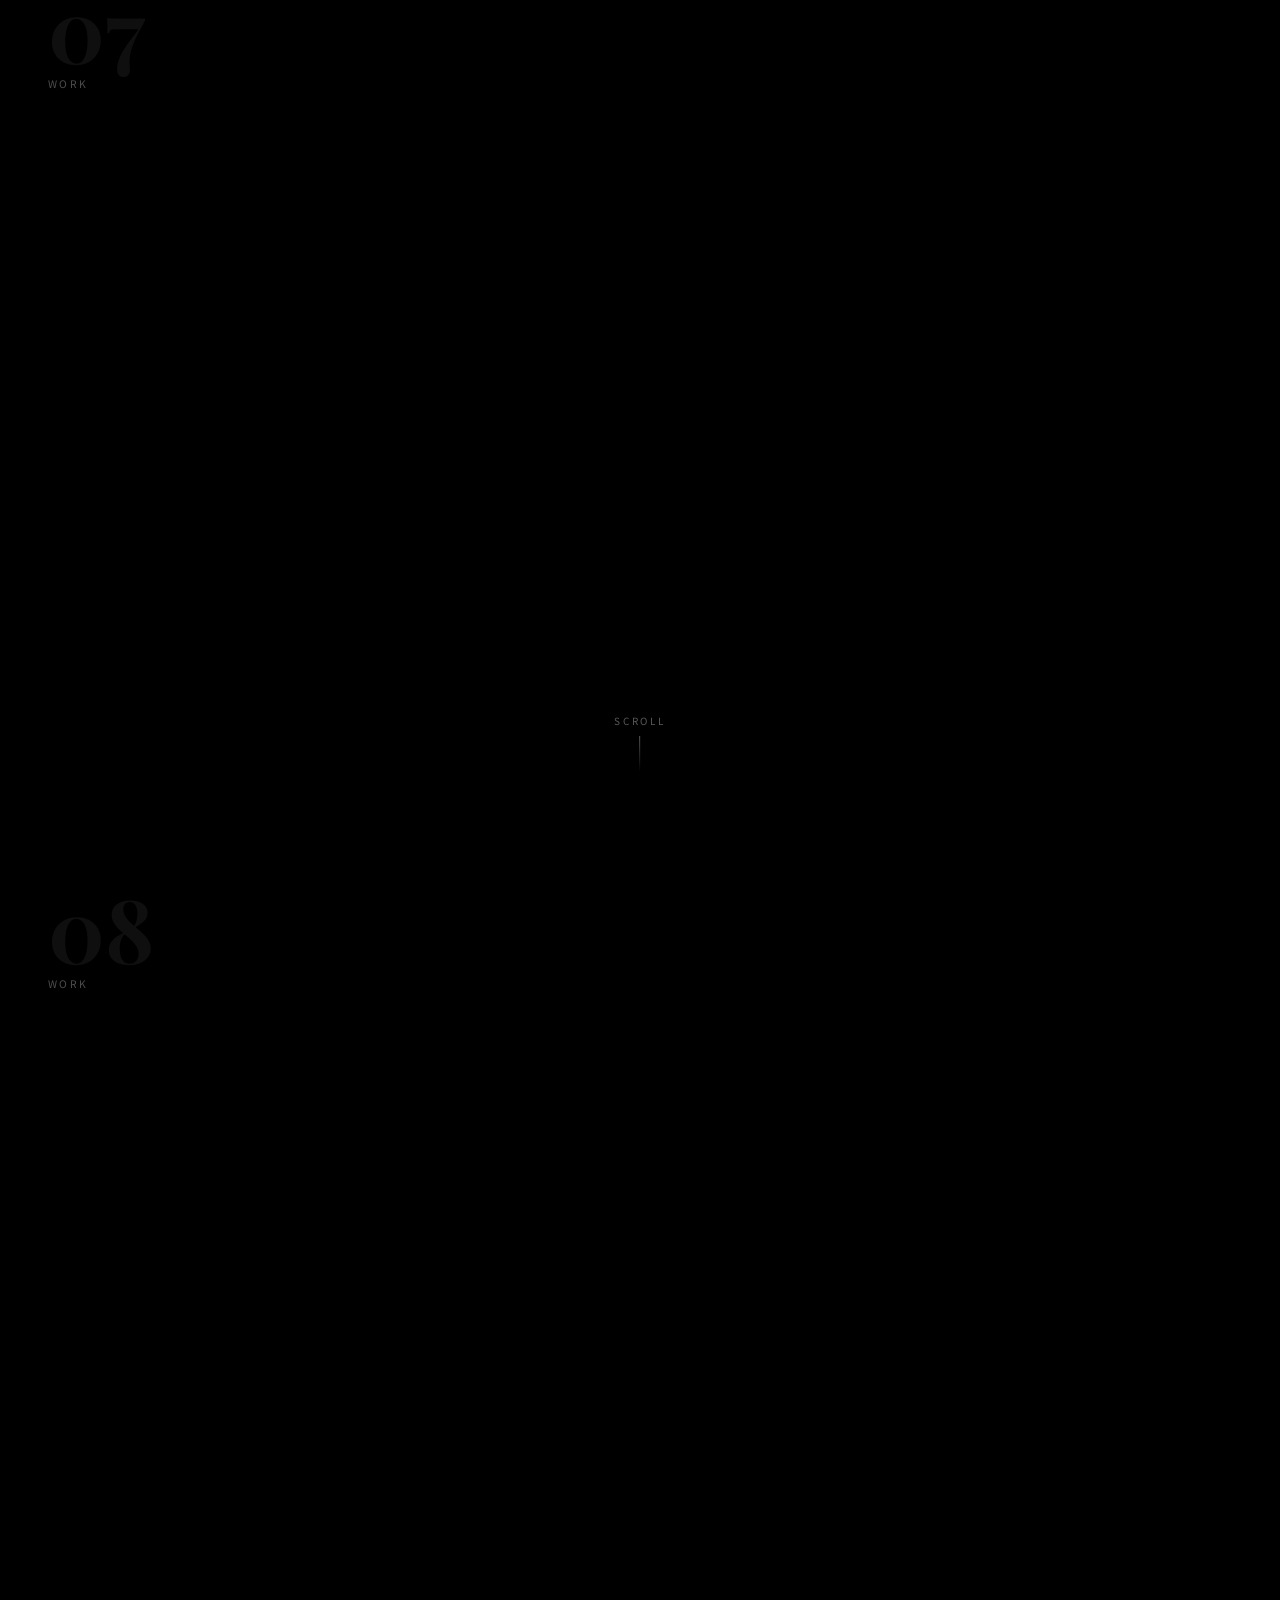
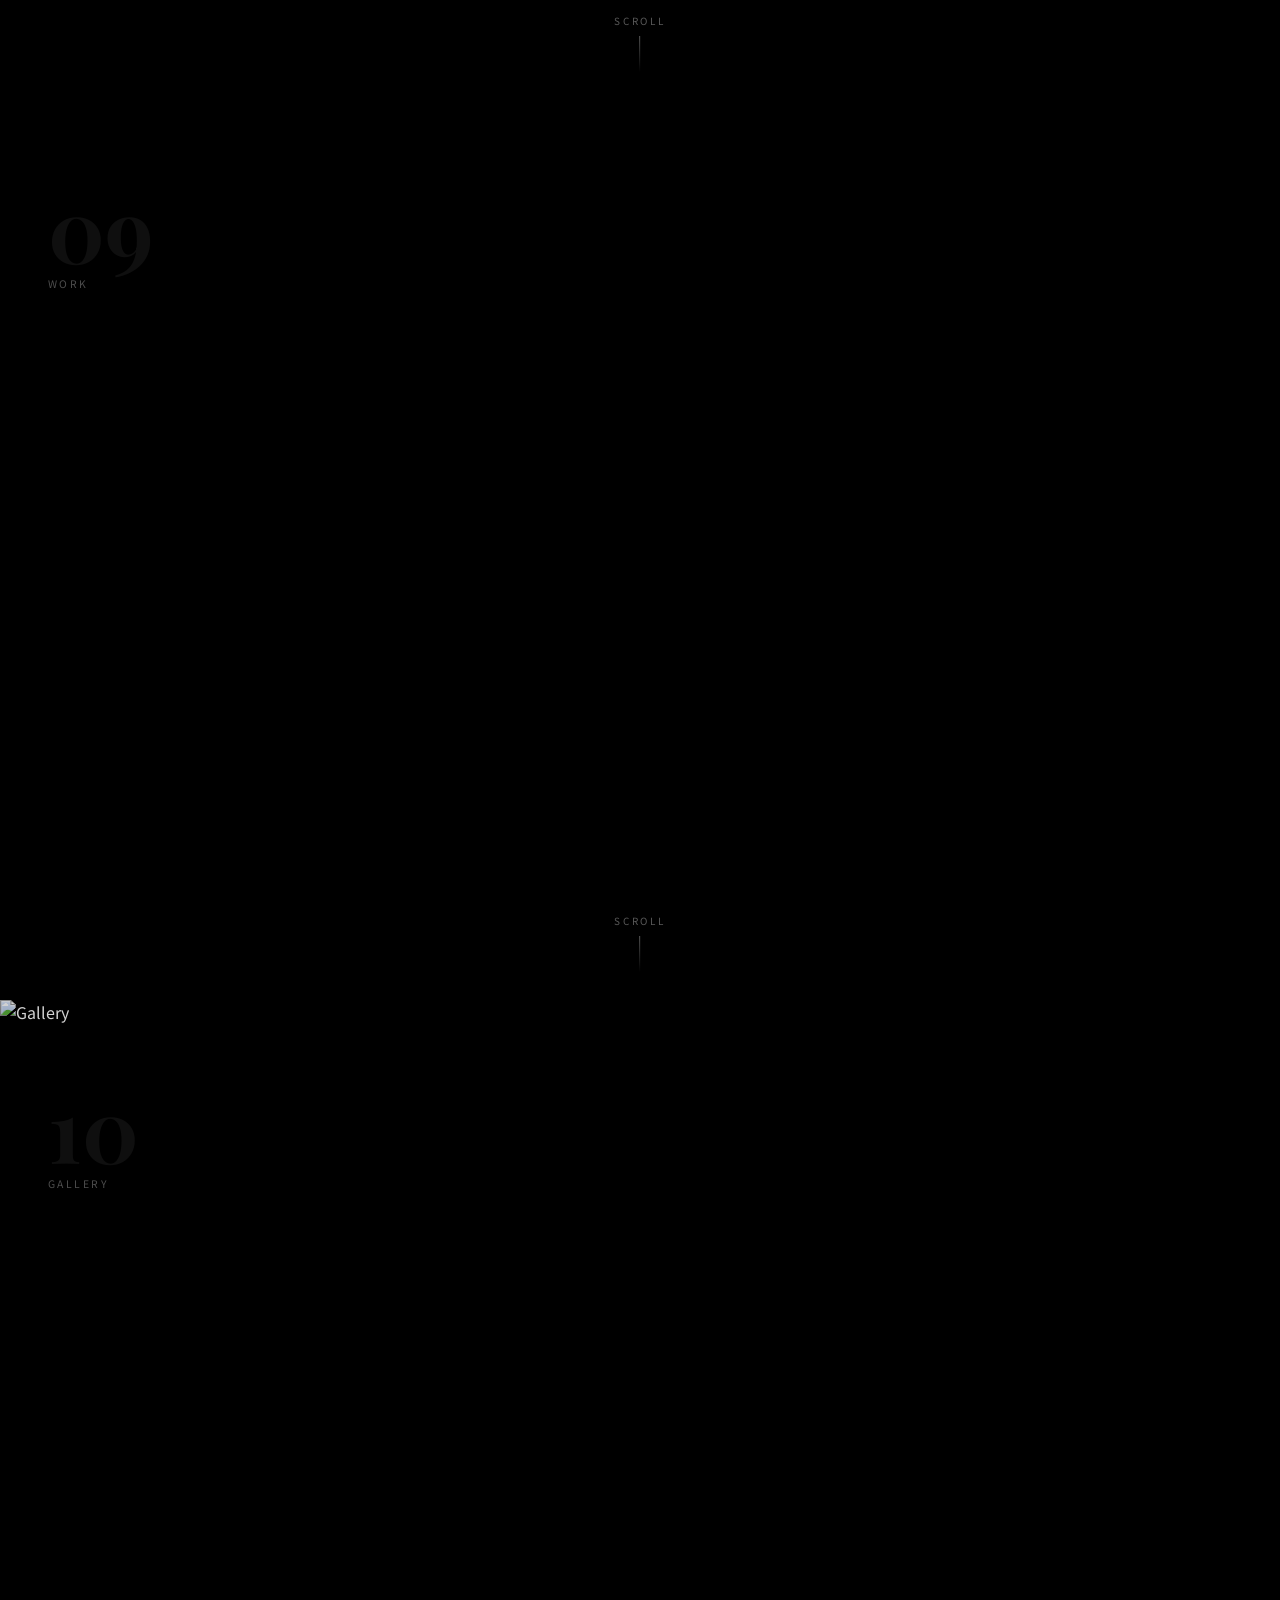
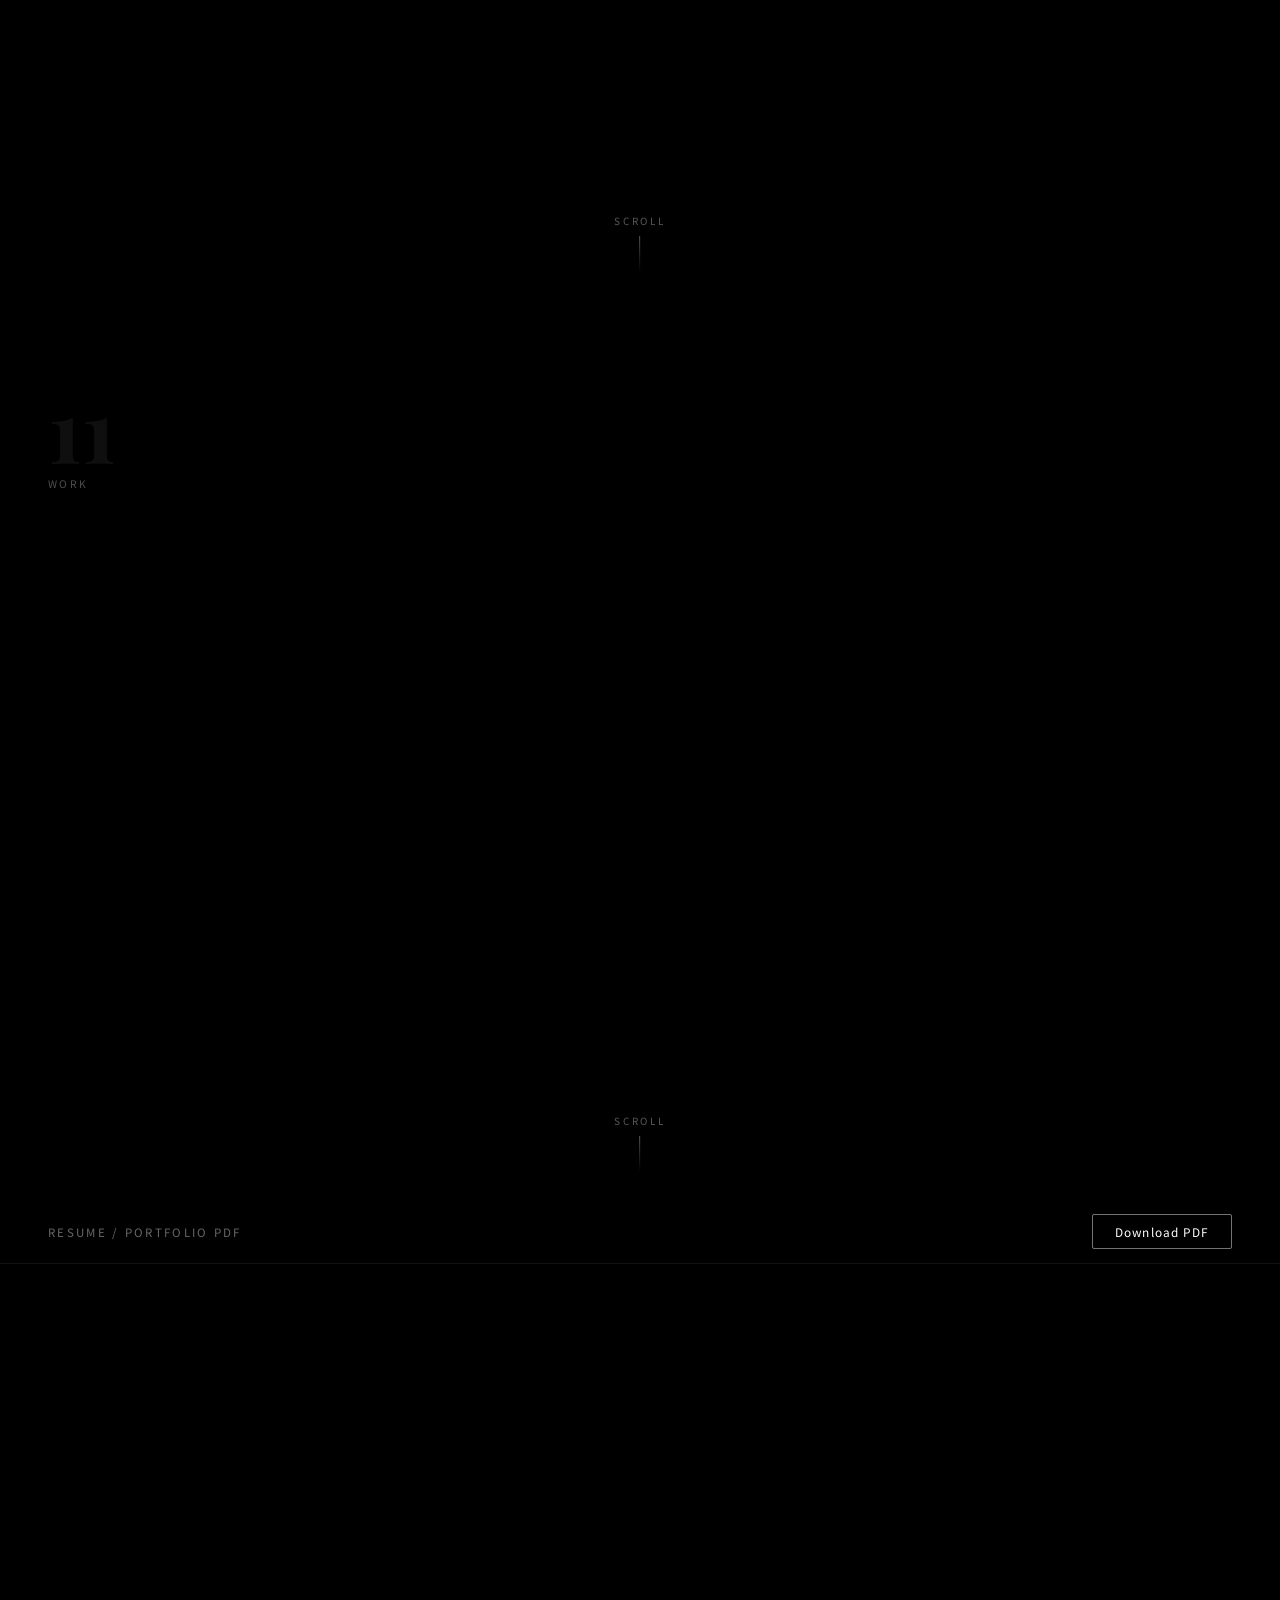
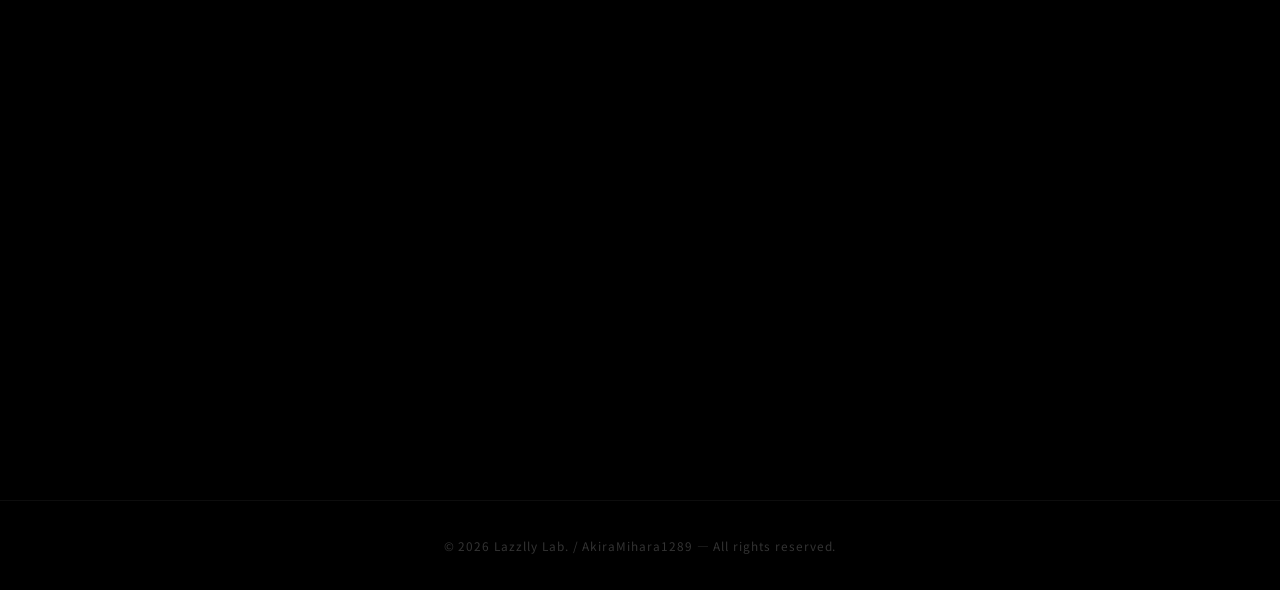
==== commit 0f2d1ae6: "Add files via upload" ====
--- a/MyPortFolio/index.html
+++ b/MyPortFolio/index.html
@@ -5,7 +5,7 @@
   <meta name="viewport" content="width=device-width, initial-scale=1.0">
   <title>Portfolio | Lazzlly Lab.</title>
   <link rel="preconnect" href="https://fonts.googleapis.com">
-  <link href="https://fonts.googleapis.com/css2?family=Playfair+Display:ital,wght@0,400;0,700;1,400&family=Noto+Sans+JP:wght@300;400&display=swap" rel="stylesheet">
+  <link href="https://fonts.googleapis.com/css2?family=Playfair+Display:ital,wght@0,700;1,400&family=Noto+Sans+JP:wght@300;400&display=swap" rel="stylesheet">
   <style>
     *, *::before, *::after { box-sizing: border-box; margin: 0; padding: 0; }
     html { scroll-behavior: smooth; }
@@ -13,13 +13,13 @@
     body {
       font-family: "Noto Sans JP", sans-serif;
       color: #fff;
-      background: #080808;
+      background: #000;
       overflow-x: hidden;
     }
 
     a { color: inherit; text-decoration: none; }
 
-    /* ========= ナビ ========= */
+    /* ===== NAV ===== */
     nav {
       position: fixed;
       top: 0; left: 0; right: 0;
@@ -28,36 +28,32 @@
       display: flex;
       align-items: center;
       justify-content: space-between;
-      background: rgba(0, 0, 0, 0.5);
+      background: rgba(0,0,0,0.55);
       backdrop-filter: blur(16px);
       -webkit-backdrop-filter: blur(16px);
-      border-bottom: 1px solid rgba(255,255,255,0.08);
-    }
-
+      border-bottom: 1px solid rgba(255,255,255,0.07);
+    }
     .logo {
       font-family: "Playfair Display", serif;
-      font-size: 1.18rem;
+      font-size: 1.15rem;
       letter-spacing: 0.06em;
-      color: #fff;
-    }
-
+    }
     .nav-links {
       display: flex;
-      gap: 32px;
-      font-size: 0.78rem;
-      letter-spacing: 0.1em;
+      gap: 30px;
+      font-size: 0.75rem;
+      letter-spacing: 0.12em;
       text-transform: uppercase;
-      color: rgba(255,255,255,0.55);
-    }
-
-    .nav-links a:hover { color: #fff; transition: color 0.2s; }
-
-    /* ========= 共通セクション ========= */
+      color: rgba(255,255,255,0.5);
+    }
+    .nav-links a { transition: color 0.2s; }
+    .nav-links a:hover { color: #fff; }
+
+    /* ===== SECTION BASE ===== */
     .sec {
       position: relative;
       width: 100%;
       height: 100vh;
-      min-height: 500px;
       overflow: hidden;
       display: flex;
       align-items: center;
@@ -65,7 +61,6 @@
       background: #000;
     }
 
-    /* 全画面背景動画 — contain で全体表示（横動画） */
     .sec-video {
       position: absolute;
       inset: 0;
@@ -75,8 +70,7 @@
       z-index: 0;
     }
 
-    /* 縦長（A4）動画 — cover で横幅いっぱいに表示 */
-    .sec-video-cover {
+    .sec-img {
       position: absolute;
       inset: 0;
       width: 100%;
@@ -85,527 +79,390 @@
       z-index: 0;
     }
 
-    /* 全画面背景画像 */
-    .sec-img {
+    .overlay {
       position: absolute;
       inset: 0;
-      background-size: cover;
-      background-position: center;
-      z-index: 0;
-    }
-
-    /* 薄いオーバーレイ */
-    .ov {
-      position: absolute;
-      inset: 0;
+      background: rgba(0,0,0,0.38);
       z-index: 1;
     }
 
-    /* ヒーローテキストパネル */
+    /* ===== HERO ===== */
     .hero-box {
       position: relative;
       z-index: 2;
       text-align: center;
-      padding: 52px 60px;
+      padding: 52px 64px;
       max-width: 780px;
       width: 90%;
-      background: rgba(0, 0, 0, 0.42);
-      backdrop-filter: blur(18px);
-      -webkit-backdrop-filter: blur(18px);
-      border: 1px solid rgba(255,255,255,0.15);
-      border-radius: 4px;
-    }
-
+      background: rgba(0,0,0,0.44);
+      backdrop-filter: blur(20px);
+      -webkit-backdrop-filter: blur(20px);
+      border: 1px solid rgba(255,255,255,0.13);
+      border-radius: 3px;
+    }
     .tag {
       display: inline-block;
-      font-size: 0.68rem;
-      letter-spacing: 0.26em;
+      font-size: 0.65rem;
+      letter-spacing: 0.28em;
       text-transform: uppercase;
-      color: rgba(255,255,255,0.55);
-      margin-bottom: 18px;
+      color: rgba(255,255,255,0.5);
+      margin-bottom: 20px;
       padding: 5px 16px;
-      border: 1px solid rgba(255,255,255,0.25);
+      border: 1px solid rgba(255,255,255,0.22);
       border-radius: 999px;
     }
-
     .hero-box h1 {
       font-family: "Playfair Display", serif;
       font-weight: 700;
-      font-size: clamp(2.2rem, 5.5vw, 3.8rem);
-      line-height: 1.2;
+      font-size: clamp(2.4rem, 5.5vw, 4rem);
+      line-height: 1.15;
       letter-spacing: 0.01em;
       margin-bottom: 18px;
-      text-shadow: 0 4px 32px rgba(0,0,0,0.6);
-      color: #fff;
-    }
-
+    }
     .hero-box h1 em {
       font-style: italic;
-      color: rgba(255,255,255,0.75);
-    }
-
+      color: rgba(255,255,255,0.7);
+    }
     .hero-box p {
-      font-size: clamp(0.88rem, 1.6vw, 0.98rem);
-      color: rgba(255,255,255,0.7);
-      line-height: 1.9;
-      margin-bottom: 28px;
-    }
-
+      font-size: clamp(0.86rem, 1.5vw, 0.96rem);
+      color: rgba(255,255,255,0.65);
+      line-height: 2;
+      margin-bottom: 32px;
+    }
     .btn-row {
       display: flex;
       gap: 14px;
       justify-content: center;
       flex-wrap: wrap;
     }
-
     .btn {
       display: inline-block;
-      padding: 13px 32px;
+      padding: 12px 30px;
       border-radius: 2px;
-      font-size: 0.84rem;
+      font-size: 0.82rem;
       font-weight: 400;
-      letter-spacing: 0.08em;
+      letter-spacing: 0.1em;
       transition: 0.22s ease;
     }
-
-    .btn-white {
-      background: #fff;
-      color: #000;
-    }
-
-    .btn-white:hover { background: rgba(255,255,255,0.88); }
-
-    .btn-outline {
-      border: 1px solid rgba(255,255,255,0.5);
-      color: #fff;
-    }
-
-    .btn-outline:hover { background: rgba(255,255,255,0.1); }
-
-    /* スクロール促し */
+    .btn-white { background: #fff; color: #000; }
+    .btn-white:hover { background: rgba(255,255,255,0.85); }
+    .btn-outline { border: 1px solid rgba(255,255,255,0.45); color: #fff; }
+    .btn-outline:hover { background: rgba(255,255,255,0.08); }
+
+    /* ===== SCROLL HINT ===== */
     .scroll-hint {
       position: absolute;
-      bottom: 32px;
+      bottom: 28px;
       left: 50%;
       transform: translateX(-50%);
       z-index: 5;
-      font-size: 0.65rem;
-      letter-spacing: 0.25em;
+      font-size: 0.62rem;
+      letter-spacing: 0.28em;
       text-transform: uppercase;
-      color: rgba(255,255,255,0.4);
+      color: rgba(255,255,255,0.35);
       display: flex;
       flex-direction: column;
       align-items: center;
-      gap: 10px;
-    }
-
+      gap: 8px;
+    }
     .scroll-hint::after {
       content: "";
       display: block;
       width: 1px;
-      height: 38px;
-      background: linear-gradient(to bottom, rgba(255,255,255,0.4), transparent);
-      animation: scrollLine 1.8s ease-in-out infinite;
-    }
-
-    @keyframes scrollLine {
-      0%, 100% { opacity: 0.4; transform: scaleY(1); }
-      50%       { opacity: 1;   transform: scaleY(1.15); }
-    }
-
-    /* 番号ラベル — 動画セクション左上 */
+      height: 36px;
+      background: linear-gradient(to bottom, rgba(255,255,255,0.35), transparent);
+      animation: lineAnim 1.8s ease-in-out infinite;
+    }
+    @keyframes lineAnim {
+      0%, 100% { opacity: 0.35; }
+      50% { opacity: 0.9; }
+    }
+
+    /* ===== WORK LABEL ===== */
     .work-label {
       position: absolute;
-      top: 88px;
+      top: 84px;
       left: 48px;
       z-index: 3;
-      display: flex;
-      flex-direction: column;
-      gap: 4px;
-    }
-
+      pointer-events: none;
+      user-select: none;
+    }
     .work-label .num {
       font-family: "Playfair Display", serif;
       font-size: 5.5rem;
       font-weight: 700;
       line-height: 1;
-      color: rgba(255,255,255,0.07);
-      user-select: none;
-      pointer-events: none;
-    }
-
+      color: rgba(255,255,255,0.06);
+    }
     .work-label .label-text {
-      font-size: 0.68rem;
-      letter-spacing: 0.22em;
+      font-size: 0.65rem;
+      letter-spacing: 0.24em;
       text-transform: uppercase;
-      color: rgba(255,255,255,0.35);
-    }
-
-    /* Gallery セクション：浮かぶアイコン */
-    .float-icons {
-      position: absolute;
-      inset: 0;
-      z-index: 2;
-      pointer-events: none;
-    }
-
-    .float-icons img {
-      position: absolute;
-      width: 76px;
-      opacity: 0.85;
-      filter: drop-shadow(0 4px 20px rgba(255,255,255,0.15));
-      animation: floatY 4.5s ease-in-out infinite;
-    }
-
-    .float-icons img:nth-child(1) { top: 22%; left:  10%; animation-delay: 0s; }
-    .float-icons img:nth-child(2) { top: 18%; right: 12%; animation-delay: 0.9s; }
-    .float-icons img:nth-child(3) { bottom: 24%; left: 50%; transform: translateX(-50%); animation-delay: 1.8s; }
-
-    @keyframes floatY { 0%,100%{ transform: translateY(0); } 50%{ transform: translateY(-18px); } }
-
-    .float-icons img:nth-child(3) {
-      animation: floatY3 4.5s ease-in-out infinite 1.8s;
-    }
-    @keyframes floatY3 {
-      0%,100%{ transform: translateX(-50%) translateY(0); }
-      50%    { transform: translateX(-50%) translateY(-18px); }
-    }
-
-    /* Gallery テキストパネル */
-    .gallery-box {
-      position: relative;
-      z-index: 3;
-      text-align: center;
-      padding: 44px 52px;
-      max-width: 620px;
-      width: 88%;
-      background: rgba(0,0,0,0.48);
-      backdrop-filter: blur(18px);
-      -webkit-backdrop-filter: blur(18px);
-      border: 1px solid rgba(255,255,255,0.12);
-      border-radius: 4px;
-    }
-
-    .gallery-box h2, .contact-box h2 {
-      font-family: "Playfair Display", serif;
-      font-size: clamp(1.6rem, 3.5vw, 2.6rem);
-      font-weight: 700;
-      margin-bottom: 14px;
-      color: #fff;
-    }
-
-    .gallery-box p, .contact-box p {
-      font-size: clamp(0.86rem, 1.5vw, 0.95rem);
-      color: rgba(255,255,255,0.65);
-      line-height: 1.9;
-      margin-bottom: 0;
-    }
-
-    /* Contact (email.html iframe背景) */
-    .email-bg-wrap {
-      position: absolute;
-      inset: 0;
-      z-index: 0;
-      overflow: hidden;
-    }
-
-    .email-bg-wrap iframe {
-      width: 100%;
-      height: 100%;
-      border: 0;
-      transform: scale(1.02);
-      transform-origin: center center;
-      pointer-events: none;
-    }
-
-    .contact-box {
-      position: relative;
-      z-index: 3;
-      text-align: center;
-      padding: 48px 56px;
-      max-width: 640px;
-      width: 88%;
-      background: rgba(0,0,0,0.5);
-      backdrop-filter: blur(20px);
-      -webkit-backdrop-filter: blur(20px);
-      border: 1px solid rgba(255,255,255,0.12);
-      border-radius: 4px;
-    }
-
-    .contact-box p { margin-bottom: 28px; }
-
-    /* ======= YouTube セクション ======= */
-    .yt-section {
+      color: rgba(255,255,255,0.3);
+      margin-top: 4px;
+    }
+
+    /* ===== PDF SECTION ===== */
+    .pdf-sec {
       position: relative;
       width: 100%;
-      padding: 100px 48px 80px;
-      background: #080808;
+      height: 100vh;
+      background: #000;
       display: flex;
       flex-direction: column;
+      overflow: hidden;
+    }
+    .pdf-header {
+      position: absolute;
+      top: 0; left: 0; right: 0;
+      height: 64px;
+      background: rgba(0,0,0,0.75);
+      backdrop-filter: blur(12px);
+      -webkit-backdrop-filter: blur(12px);
+      border-bottom: 1px solid rgba(255,255,255,0.07);
+      display: flex;
       align-items: center;
-      gap: 60px;
-    }
-
-    .yt-section-header {
-      text-align: center;
-    }
-
-    .yt-section-header h2 {
-      font-family: "Playfair Display", serif;
-      font-size: clamp(1.8rem, 4vw, 2.8rem);
-      font-weight: 700;
-      color: #fff;
-      margin-bottom: 12px;
-    }
-
-    .yt-section-header p {
-      font-size: 0.9rem;
-      color: rgba(255,255,255,0.5);
-      letter-spacing: 0.06em;
-    }
-
-    .yt-grid {
-      display: grid;
-      grid-template-columns: repeat(3, 1fr);
-      gap: 28px;
-      width: 100%;
-      max-width: 1200px;
-    }
-
-    .yt-item {
-      display: flex;
-      flex-direction: column;
-      gap: 0;
-      border: 1px solid rgba(255,255,255,0.08);
-      border-radius: 4px;
-      overflow: hidden;
-      background: #111;
-    }
-
-    .yt-item .yt-embed-wrap {
-      position: relative;
-      width: 100%;
-      padding-top: 56.25%;
-    }
-
-    .yt-item .yt-embed-wrap iframe {
-      position: absolute;
-      inset: 0;
-      width: 100%;
-      height: 100%;
-      border: 0;
-    }
-
-    .yt-item .yt-label {
-      padding: 14px 18px;
+      justify-content: space-between;
+      padding: 0 48px;
+      z-index: 10;
+    }
+    .pdf-header span {
       font-size: 0.72rem;
-      letter-spacing: 0.18em;
+      letter-spacing: 0.2em;
       text-transform: uppercase;
       color: rgba(255,255,255,0.4);
-      border-top: 1px solid rgba(255,255,255,0.06);
-    }
-
-    @media (max-width: 900px) {
-      .yt-grid { grid-template-columns: 1fr; max-width: 560px; }
-      .yt-section { padding: 80px 24px 60px; }
-    }
-
-    /* フッター */
+    }
+    .pdf-sec iframe {
+      position: absolute;
+      top: 64px;
+      left: 0;
+      width: 100%;
+      height: calc(100% - 64px);
+      border: 0;
+    }
+
+    /* ===== FOOTER ===== */
     footer {
       background: #000;
       text-align: center;
-      padding: 40px 20px;
-      color: rgba(255,255,255,0.25);
-      font-size: 0.78rem;
+      padding: 36px 20px;
+      color: rgba(255,255,255,0.2);
+      font-size: 0.74rem;
       letter-spacing: 0.08em;
-      border-top: 1px solid rgba(255,255,255,0.06);
-    }
-
-    /* ======= レスポンシブ ======= */
+      border-top: 1px solid rgba(255,255,255,0.05);
+    }
+
+    /* ===== RESPONSIVE ===== */
     @media (max-width: 600px) {
       nav { padding: 14px 20px; }
       .nav-links { display: none; }
-      .hero-box { padding: 32px 24px; }
-      .gallery-box, .contact-box { padding: 30px 22px; }
+      .hero-box { padding: 32px 22px; }
+      .work-label { left: 18px; top: 68px; }
       .work-label .num { font-size: 3.5rem; }
-      .float-icons img { width: 54px; }
+      .pdf-header { padding: 0 20px; }
     }
   </style>
 </head>
 <body>
 
-  <!-- ナビ -->
-  <nav>
-    <span class="logo">Lazzlly Lab.</span>
-    <div class="nav-links">
-      <a href="#hero">Top</a>
-      <a href="#v1">Works</a>
-      <a href="#youtube">YouTube</a>
-      <a href="#gallery">Gallery</a>
-      <a href="#contact">Contact</a>
-      <a href="https://github.com/AkiraMihara1289/MyPortfolio" target="_blank" rel="noopener">GitHub ↗</a>
+<nav>
+  <span class="logo">Lazzlly Lab.</span>
+  <div class="nav-links">
+    <a href="#top">Top</a>
+    <a href="#work01">Works</a>
+    <a href="#gallery">Gallery</a>
+    <a href="#resume">Resume</a>
+    <a href="https://github.com/AkiraMihara1289/MyPortfolio" target="_blank" rel="noopener">GitHub ↗</a>
+  </div>
+</nav>
+
+<!-- ① PF.png — Hero -->
+<section id="top" class="sec">
+  <img class="sec-img"
+       src="https://raw.githubusercontent.com/AkiraMihara1289/MyPortfolio/main/PF.png"
+       alt="Lazzlly Lab." loading="eager">
+  <div class="overlay"></div>
+  <div class="hero-box">
+    <span class="tag">Portfolio 2026</span>
+    <h1>Lazzlly <em>Lab.</em></h1>
+    <p>映像制作・グラフィックデザイン・LP制作<br>Creative works by AkiraMihara1289</p>
+    <div class="btn-row">
+      <a href="#work01" class="btn btn-white">Works を見る</a>
+      <a href="https://github.com/AkiraMihara1289/MyPortfolio" target="_blank" rel="noopener" class="btn btn-outline">GitHub ↗</a>
     </div>
-  </nav>
-
-  <!-- ======== HERO ======== -->
-  <section class="sec" id="hero">
-    <div class="sec-img" style="background-image: url('./PF.png');"></div>
-
-    <div class="scroll-hint">scroll</div>
-  </section>
-
-  <!-- ======== WORK 01 ======== -->
-  <section class="sec" id="v1">
-    <div class="work-label">
-      <span class="num">01</span>
-      <span class="label-text">Work 01</span>
-    </div>
-    <video class="sec-video" src="./1.mp4" autoplay muted loop playsinline preload="metadata"></video>
-    <div class="scroll-hint">scroll</div>
-  </section>
-
-  <!-- ======== WORK 02 ======== -->
-  <section class="sec" id="v2">
-    <div class="work-label">
-      <span class="num">02</span>
-      <span class="label-text">Work 02</span>
-    </div>
-    <video class="sec-video" src="./2.mp4" autoplay muted loop playsinline preload="metadata"></video>
-    <div class="scroll-hint">scroll</div>
-  </section>
-
-  <!-- ======== WORK 03 ======== -->
-  <section class="sec" id="v3">
-    <div class="work-label">
-      <span class="num">03</span>
-      <span class="label-text">Work 03</span>
-    </div>
-    <video class="sec-video" src="./3.mp4" autoplay muted loop playsinline preload="metadata"></video>
-    <div class="scroll-hint">scroll</div>
-  </section>
-
-  <!-- ======== WORK 04 ======== -->
-  <section class="sec" id="v4">
-    <div class="work-label">
-      <span class="num">04</span>
-      <span class="label-text">Work 04</span>
-    </div>
-    <video class="sec-video" src="./4.mp4" autoplay muted loop playsinline preload="metadata"></video>
-    <div class="scroll-hint">scroll</div>
-  </section>
-
-  <!-- ======== WORK 05 ======== -->
-  <section class="sec" id="v5">
-    <div class="work-label">
-      <span class="num">05</span>
-      <span class="label-text">Work 05</span>
-    </div>
-    <video class="sec-video" src="./5.mp4" autoplay muted loop playsinline preload="metadata"></video>
-    <div class="scroll-hint">scroll</div>
-  </section>
-
-  <!-- ======== WORK 06 : 8.mp4 ======== -->
-  <section class="sec" id="v6">
-    <div class="work-label">
-      <span class="num">06</span>
-      <span class="label-text">Work 06</span>
-    </div>
-    <video class="sec-video" src="./8.mp4" autoplay muted loop playsinline preload="metadata"></video>
-    <div class="scroll-hint">scroll</div>
-  </section>
-
-  <!-- ======== YOUTUBE ======== -->
-  <section class="yt-section" id="youtube">
-    <div class="yt-section-header">
-      <span class="tag">YouTube</span>
-      <h2>Video Works</h2>
-      <p>YouTubeで公開している映像作品です。</p>
-    </div>
-
-    <div class="yt-grid">
-      <div class="yt-item">
-        <div class="yt-embed-wrap">
-          <iframe src="https://www.youtube.com/embed/GNHDcUYDhSk" title="YouTube video 1"
-            allow="accelerometer; autoplay; clipboard-write; encrypted-media; gyroscope; picture-in-picture"
-            allowfullscreen loading="lazy"></iframe>
-        </div>
-        <span class="yt-label">Video 01</span>
-      </div>
-
-      <div class="yt-item">
-        <div class="yt-embed-wrap">
-          <iframe src="https://www.youtube.com/embed/oXhrMMxpMfw" title="YouTube video 2"
-            allow="accelerometer; autoplay; clipboard-write; encrypted-media; gyroscope; picture-in-picture"
-            allowfullscreen loading="lazy"></iframe>
-        </div>
-        <span class="yt-label">Video 02</span>
-      </div>
-
-      <div class="yt-item">
-        <div class="yt-embed-wrap">
-          <iframe src="https://www.youtube.com/embed/CLzW-r_4Ve4" title="YouTube video 3"
-            allow="accelerometer; autoplay; clipboard-write; encrypted-media; gyroscope; picture-in-picture"
-            allowfullscreen loading="lazy"></iframe>
-        </div>
-        <span class="yt-label">Video 03</span>
-      </div>
-    </div>
-  </section>
-
-  <!-- ======== GALLERY ======== -->
-  <section class="sec" id="gallery">
-    <div class="sec-img" style="background-image: url('./images/743343acc60001a98960d8dd3879ae0a.jpg');"></div>
-    <div class="ov" style="background: rgba(0,0,0,0.58);"></div>
-
-    <div class="float-icons" aria-hidden="true">
-      <img src="./images/67f7b4a8cc5bed6fef6df5410125eea2.png" alt="">
-      <img src="./images/22ae7c6674304fe17995387451e04d4c.png" alt="">
-      <img src="./images/d22f91838b190bf7317ab8ab18d3028c.png" alt="">
-    </div>
-
-    <div class="gallery-box">
-      <span class="tag">Gallery</span>
-      <h2>Images</h2>
-      <p>imagesフォルダの素材を全画面背景として使用。<br>アイコンもふわふわと浮遊しています。</p>
-    </div>
-
-    <div class="scroll-hint">scroll</div>
-  </section>
-
-  <!-- ======== CONTACT ======== -->
-  <section class="sec" id="contact">
-    <div class="email-bg-wrap">
-      <iframe src="./email.html" title="email background" tabindex="-1" aria-hidden="true"></iframe>
-    </div>
-    <div class="ov" style="background: rgba(0,0,0,0.48);"></div>
-
-    <div class="contact-box">
-      <span class="tag">Contact</span>
-      <h2>お気軽に<br>ご相談ください</h2>
-      <p>LP制作・バナー・チラシデザイン・動画編集まで対応しています。<br>（背景はemail.htmlをそのまま全画面表示しています）</p>
-      <div class="btn-row">
-        <a class="btn btn-white" href="./email.html" target="_blank" rel="noopener">email.html を開く</a>
-        <a class="btn btn-outline" href="https://github.com/AkiraMihara1289/MyPortfolio" target="_blank" rel="noopener">GitHub ↗</a>
-      </div>
-    </div>
-  </section>
-
-  <footer>
-    <p>© 2026 Lazzlly Lab. / AkiraMihara1289 — All rights reserved.</p>
-  </footer>
-
-  <script>
-    const videos = document.querySelectorAll('video.sec-video, video.sec-video-cover');
-    const vObs = new IntersectionObserver((entries) => {
-      entries.forEach(e => {
-        if (e.isIntersecting) {
-          e.target.play().catch(() => {});
-        } else {
-          e.target.pause();
-        }
-      });
-    }, { threshold: 0.2 });
-    videos.forEach(v => vObs.observe(v));
-  </script>
+  </div>
+  <div class="scroll-hint">scroll</div>
+</section>
+
+<!-- ② 1.mp4 — Work 01 -->
+<section id="work01" class="sec">
+  <video class="sec-video"
+         src="https://raw.githubusercontent.com/AkiraMihara1289/MyPortfolio/main/1.mp4"
+         muted loop playsinline preload="none"></video>
+  <div class="work-label">
+    <div class="num">01</div>
+    <div class="label-text">Work</div>
+  </div>
+  <div class="scroll-hint">scroll</div>
+</section>
+
+<!-- ③ 2.mp4 — Work 02 -->
+<section id="work02" class="sec">
+  <video class="sec-video"
+         src="https://raw.githubusercontent.com/AkiraMihara1289/MyPortfolio/main/2.mp4"
+         muted loop playsinline preload="none"></video>
+  <div class="work-label">
+    <div class="num">02</div>
+    <div class="label-text">Work</div>
+  </div>
+  <div class="scroll-hint">scroll</div>
+</section>
+
+<!-- ④ 3.mp4 — Work 03 -->
+<section id="work03" class="sec">
+  <video class="sec-video"
+         src="https://raw.githubusercontent.com/AkiraMihara1289/MyPortfolio/main/3.mp4"
+         muted loop playsinline preload="none"></video>
+  <div class="work-label">
+    <div class="num">03</div>
+    <div class="label-text">Work</div>
+  </div>
+  <div class="scroll-hint">scroll</div>
+</section>
+
+<!-- ⑤ 4.mp4 — Work 04 -->
+<section id="work04" class="sec">
+  <video class="sec-video"
+         src="https://raw.githubusercontent.com/AkiraMihara1289/MyPortfolio/main/4.mp4"
+         muted loop playsinline preload="none"></video>
+  <div class="work-label">
+    <div class="num">04</div>
+    <div class="label-text">Work</div>
+  </div>
+  <div class="scroll-hint">scroll</div>
+</section>
+
+<!-- ⑥ 5.mp4 — Work 05 -->
+<section id="work05" class="sec">
+  <video class="sec-video"
+         src="https://raw.githubusercontent.com/AkiraMihara1289/MyPortfolio/main/5.mp4"
+         muted loop playsinline preload="none"></video>
+  <div class="work-label">
+    <div class="num">05</div>
+    <div class="label-text">Work</div>
+  </div>
+  <div class="scroll-hint">scroll</div>
+</section>
+
+<!-- ⑦ 6.mp4 — Work 06 -->
+<section id="work06" class="sec">
+  <video class="sec-video"
+         src="https://raw.githubusercontent.com/AkiraMihara1289/MyPortfolio/main/6.mp4"
+         muted loop playsinline preload="none"></video>
+  <div class="work-label">
+    <div class="num">06</div>
+    <div class="label-text">Work</div>
+  </div>
+  <div class="scroll-hint">scroll</div>
+</section>
+
+<!-- ⑧ 7.mp4 — Work 07 -->
+<section id="work07" class="sec">
+  <video class="sec-video"
+         src="https://raw.githubusercontent.com/AkiraMihara1289/MyPortfolio/main/7.mp4"
+         muted loop playsinline preload="none"></video>
+  <div class="work-label">
+    <div class="num">07</div>
+    <div class="label-text">Work</div>
+  </div>
+  <div class="scroll-hint">scroll</div>
+</section>
+
+<!-- ⑨ 8.mp4 — Work 08 -->
+<section id="work08" class="sec">
+  <video class="sec-video"
+         src="https://raw.githubusercontent.com/AkiraMihara1289/MyPortfolio/main/8.mp4"
+         muted loop playsinline preload="none"></video>
+  <div class="work-label">
+    <div class="num">08</div>
+    <div class="label-text">Work</div>
+  </div>
+  <div class="scroll-hint">scroll</div>
+</section>
+
+<!-- ⑩ 9.mp4 — Work 09 -->
+<section id="work09" class="sec">
+  <video class="sec-video"
+         src="https://raw.githubusercontent.com/AkiraMihara1289/MyPortfolio/main/9.mp4"
+         muted loop playsinline preload="none"></video>
+  <div class="work-label">
+    <div class="num">09</div>
+    <div class="label-text">Work</div>
+  </div>
+  <div class="scroll-hint">scroll</div>
+</section>
+
+<!-- ⑪ 10.png — Gallery -->
+<section id="gallery" class="sec">
+  <img class="sec-img"
+       src="https://raw.githubusercontent.com/AkiraMihara1289/MyPortfolio/main/10.png"
+       alt="Gallery" loading="lazy">
+  <div class="overlay" style="background:rgba(0,0,0,0.18);"></div>
+  <div class="work-label">
+    <div class="num">10</div>
+    <div class="label-text">Gallery</div>
+  </div>
+  <div class="scroll-hint">scroll</div>
+</section>
+
+<!-- ⑫ 11.mp4 — Work 11 -->
+<section id="work11" class="sec">
+  <video class="sec-video"
+         src="https://raw.githubusercontent.com/AkiraMihara1289/MyPortfolio/main/11.mp4"
+         muted loop playsinline preload="none"></video>
+  <div class="work-label">
+    <div class="num">11</div>
+    <div class="label-text">Work</div>
+  </div>
+  <div class="scroll-hint">scroll</div>
+</section>
+
+<!-- ⑬ 12.pdf — Resume -->
+<section id="resume" class="pdf-sec">
+  <div class="pdf-header">
+    <span>Resume / Portfolio PDF</span>
+    <a href="https://raw.githubusercontent.com/AkiraMihara1289/MyPortfolio/main/12.pdf"
+       download="portfolio.pdf"
+       class="btn btn-outline"
+       style="padding:8px 22px;font-size:0.74rem;letter-spacing:0.1em;">
+      Download PDF
+    </a>
+  </div>
+  <iframe
+    src="https://docs.google.com/viewer?url=https://raw.githubusercontent.com/AkiraMihara1289/MyPortfolio/main/12.pdf&embedded=true"
+    title="Portfolio PDF"
+    allowfullscreen>
+  </iframe>
+</section>
+
+<footer>
+  &copy; 2026 Lazzlly Lab. / AkiraMihara1289 &mdash; All rights reserved.
+</footer>
+
+<script>
+  // ビューポート内に入ったら動画を再生、出たら停止
+  const videos = document.querySelectorAll('video');
+  const vObs = new IntersectionObserver((entries) => {
+    entries.forEach(e => {
+      if (e.isIntersecting) {
+        e.target.play().catch(() => {});
+      } else {
+        e.target.pause();
+      }
+    });
+  }, { threshold: 0.25 });
+  videos.forEach(v => vObs.observe(v));
+</script>
+
 </body>
 </html>
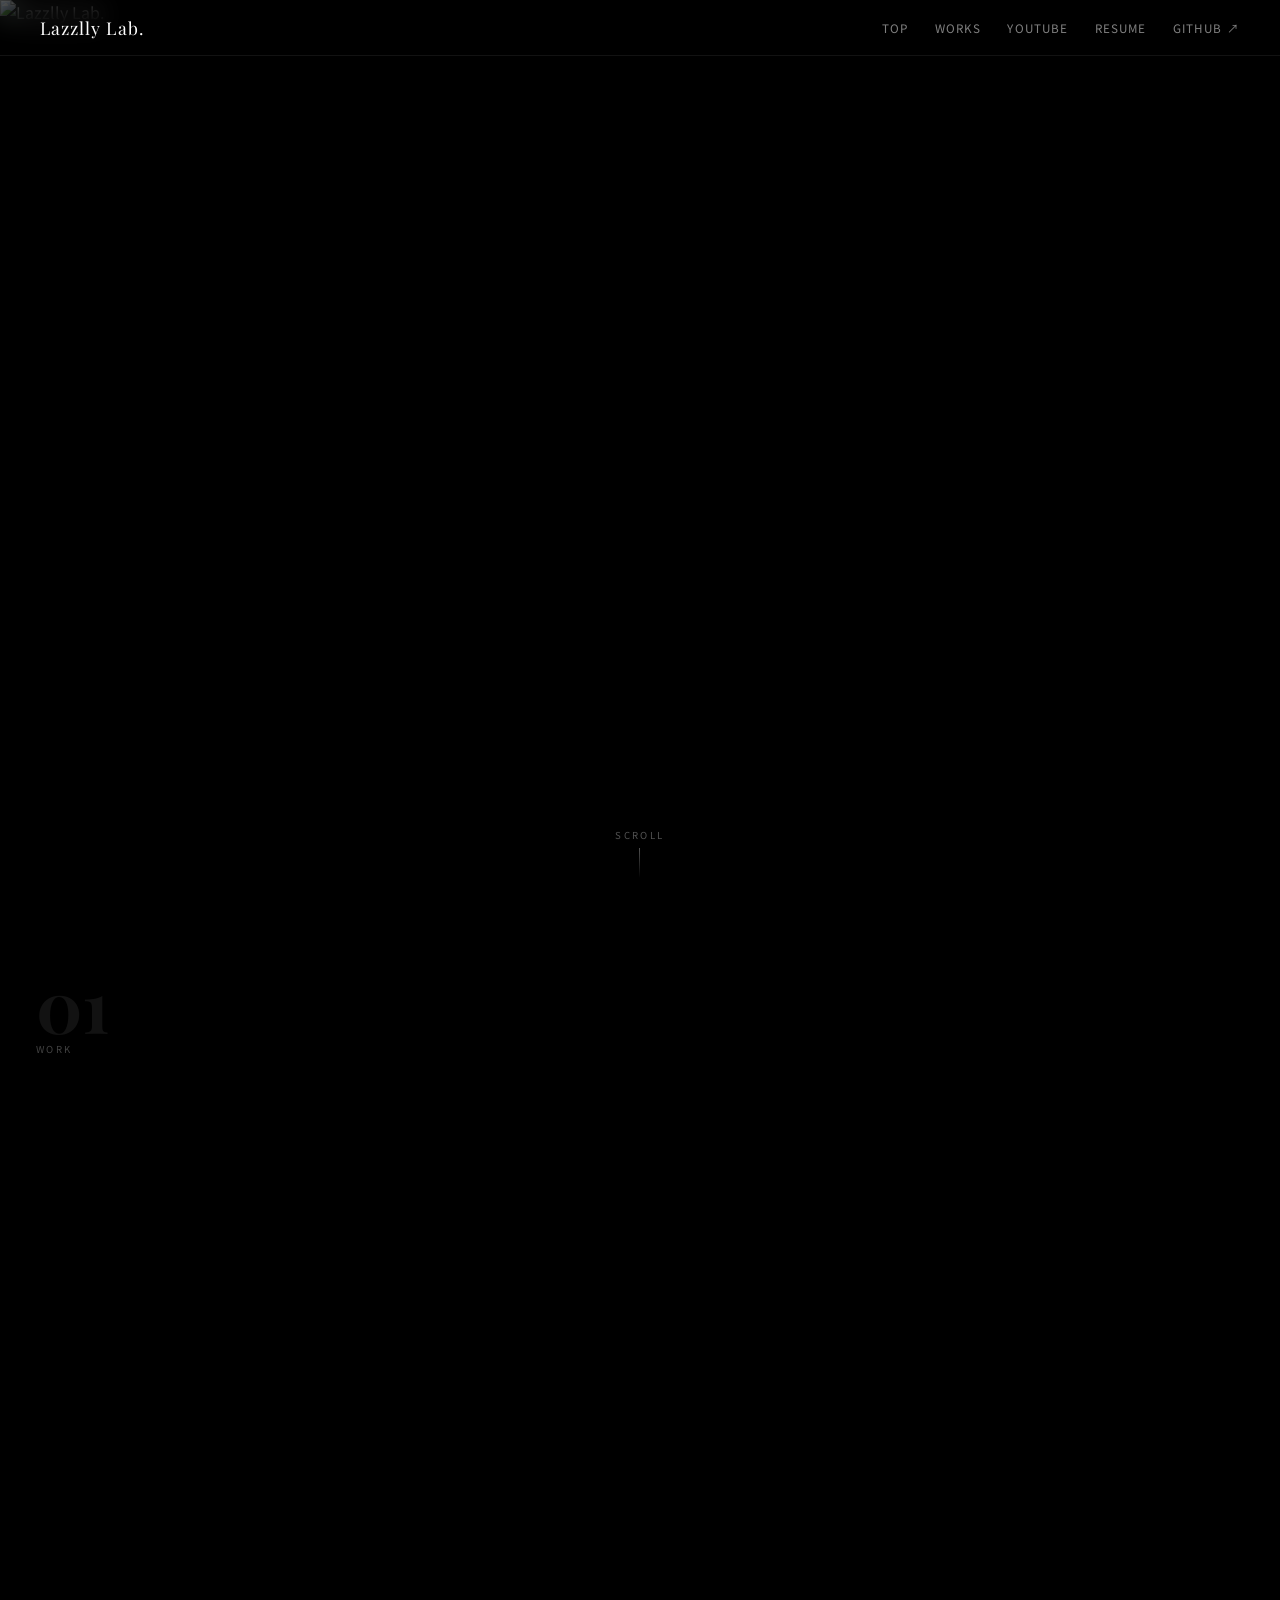
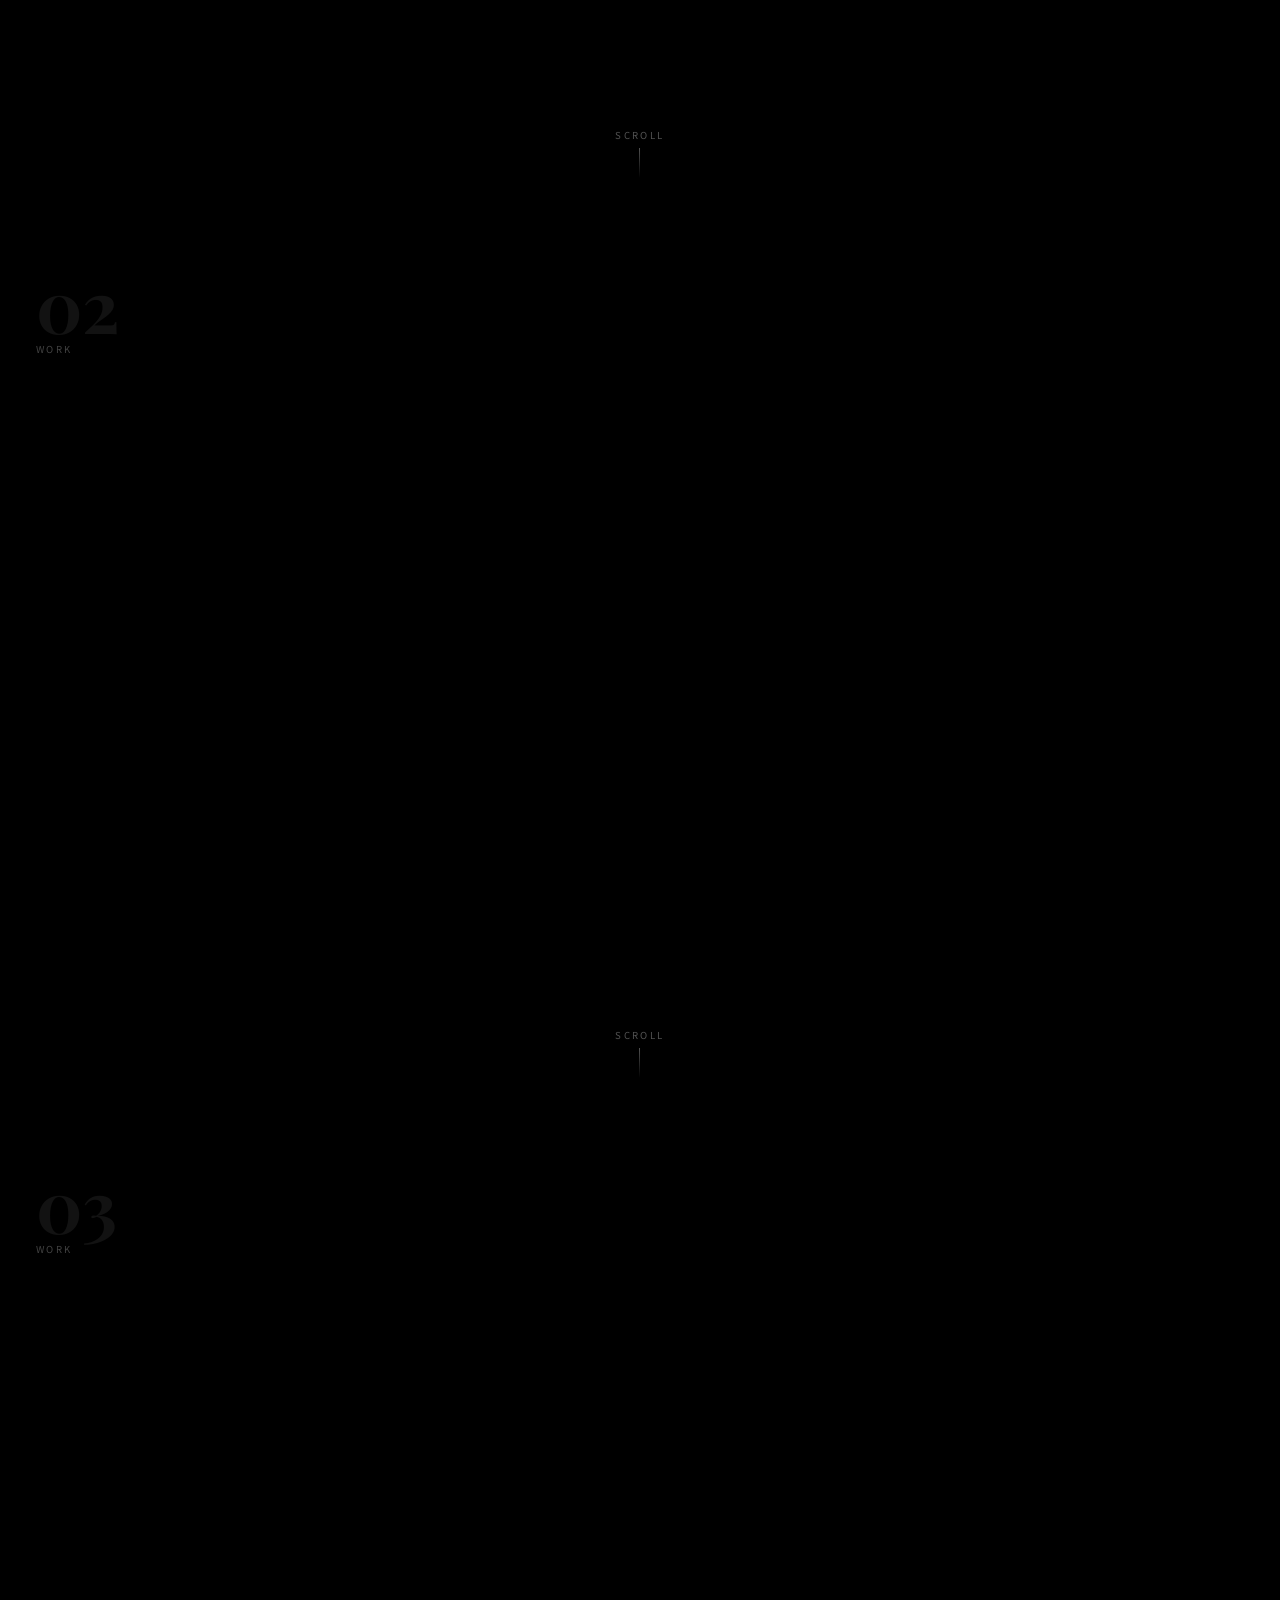
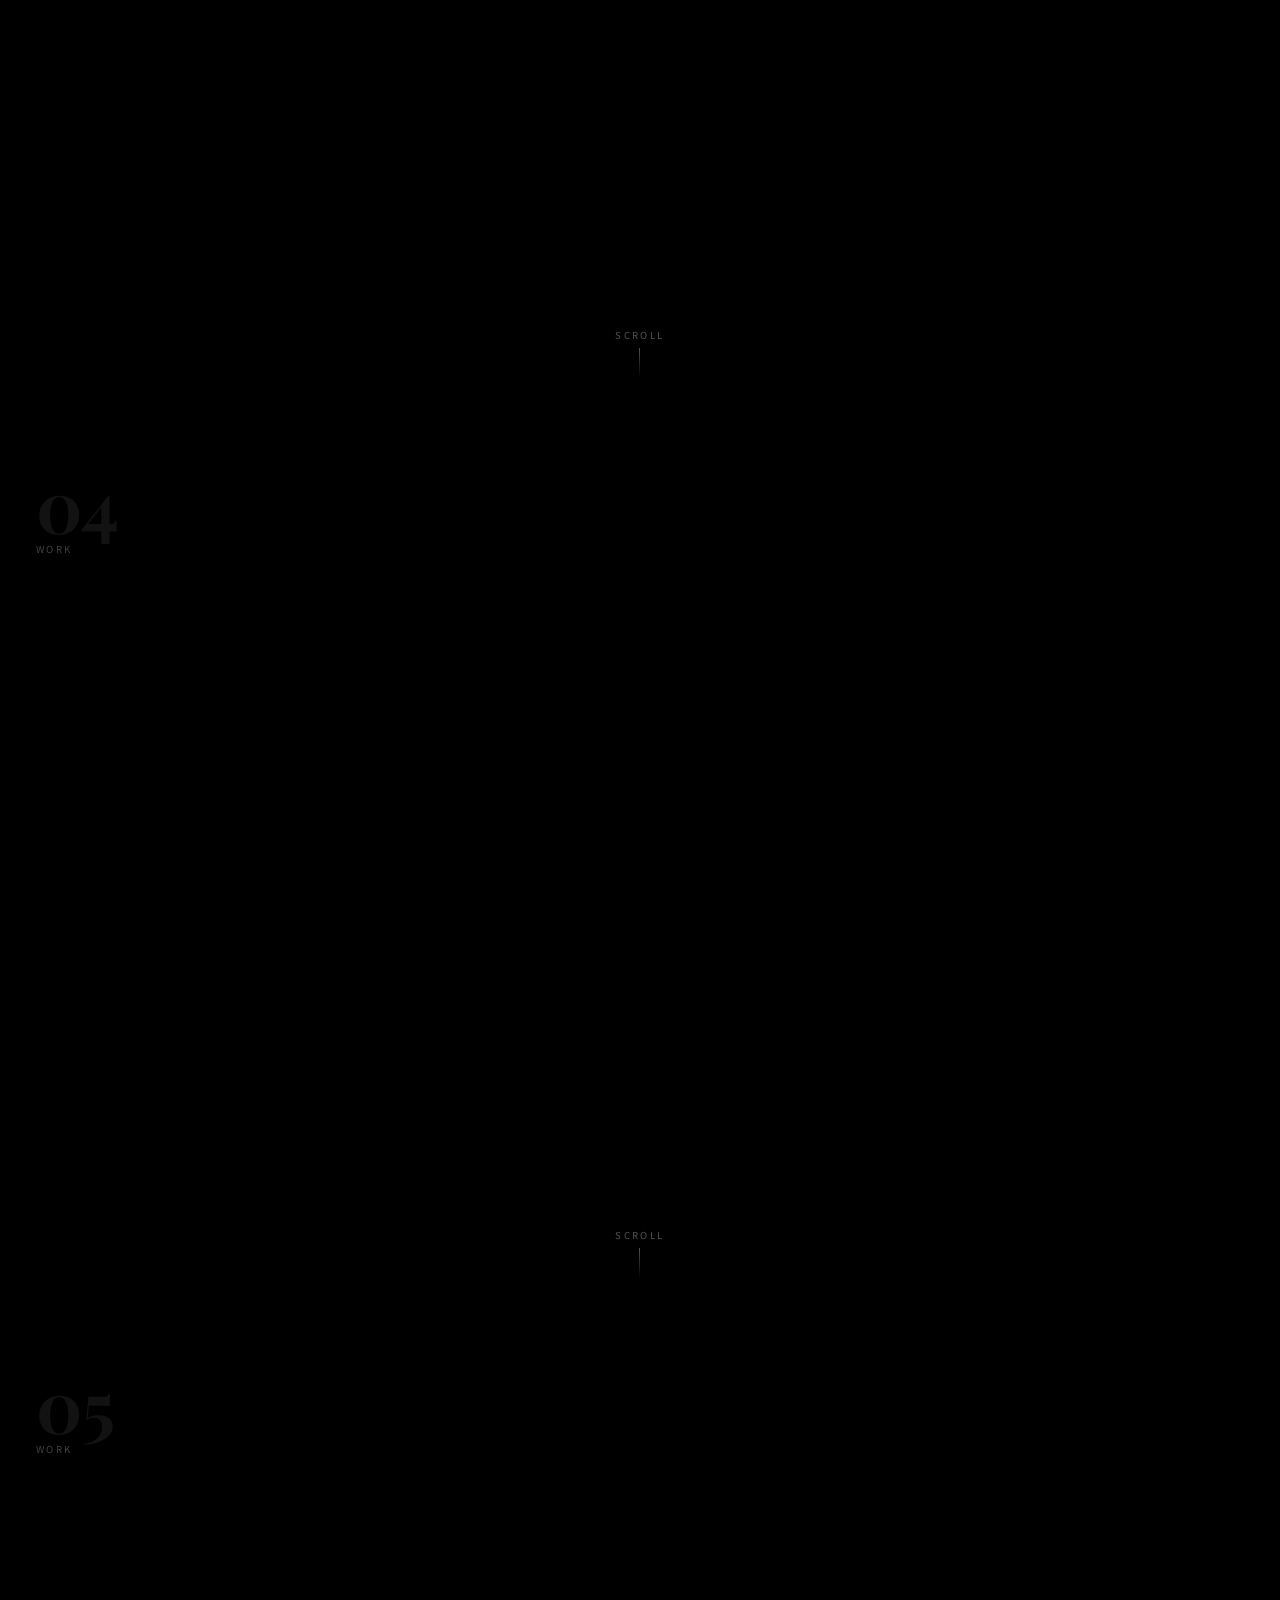
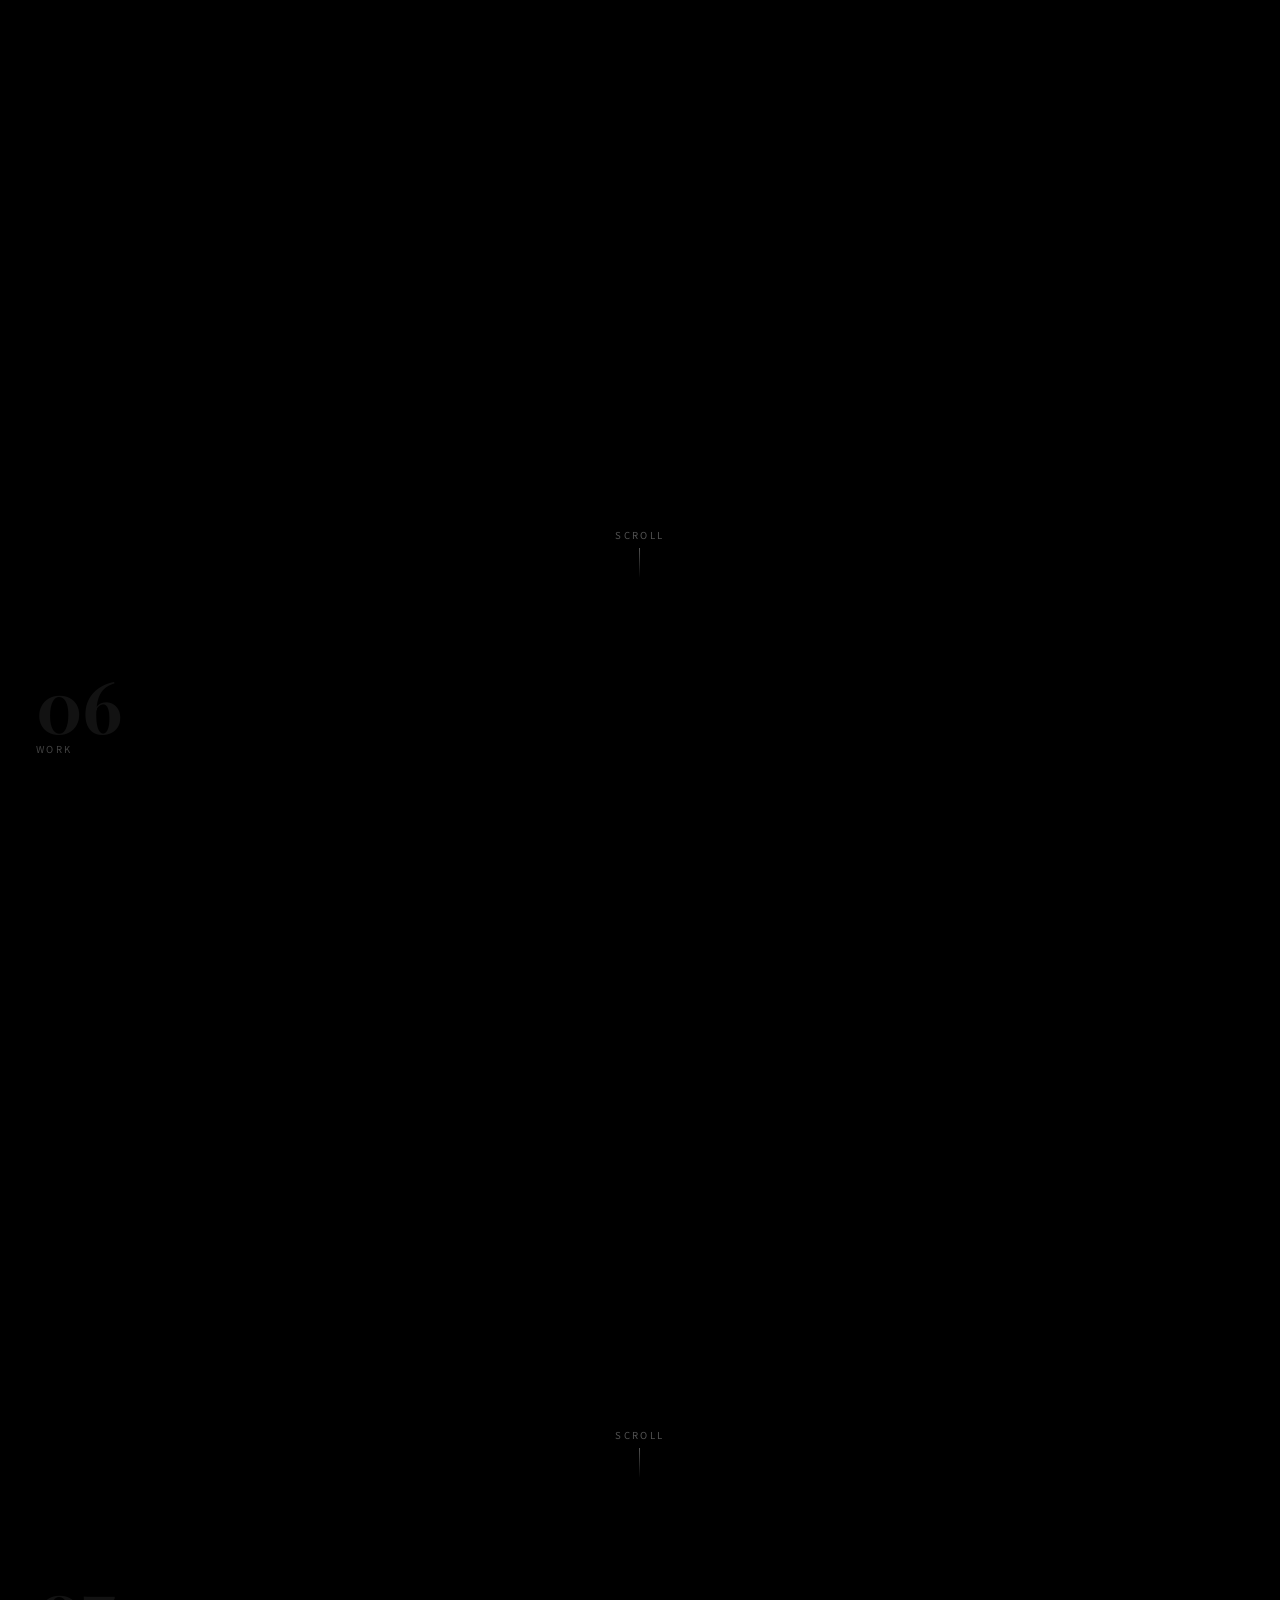
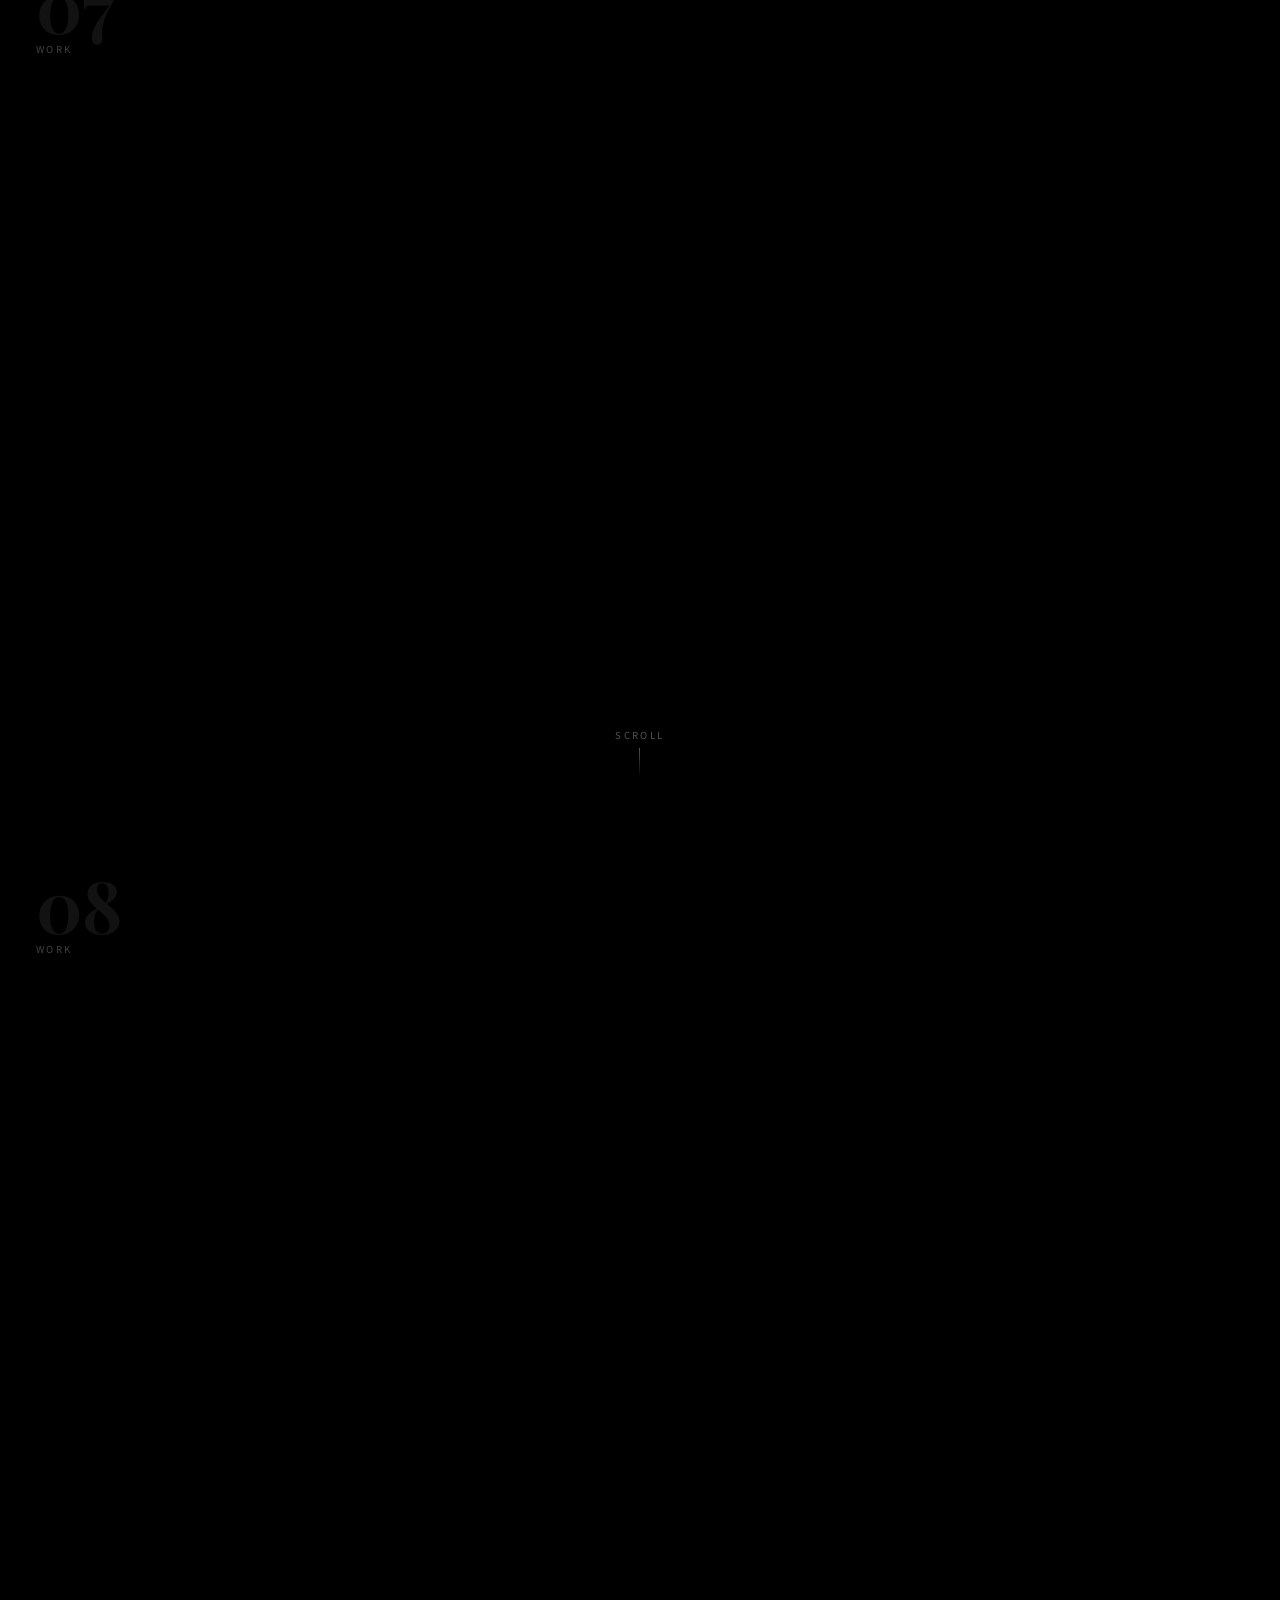
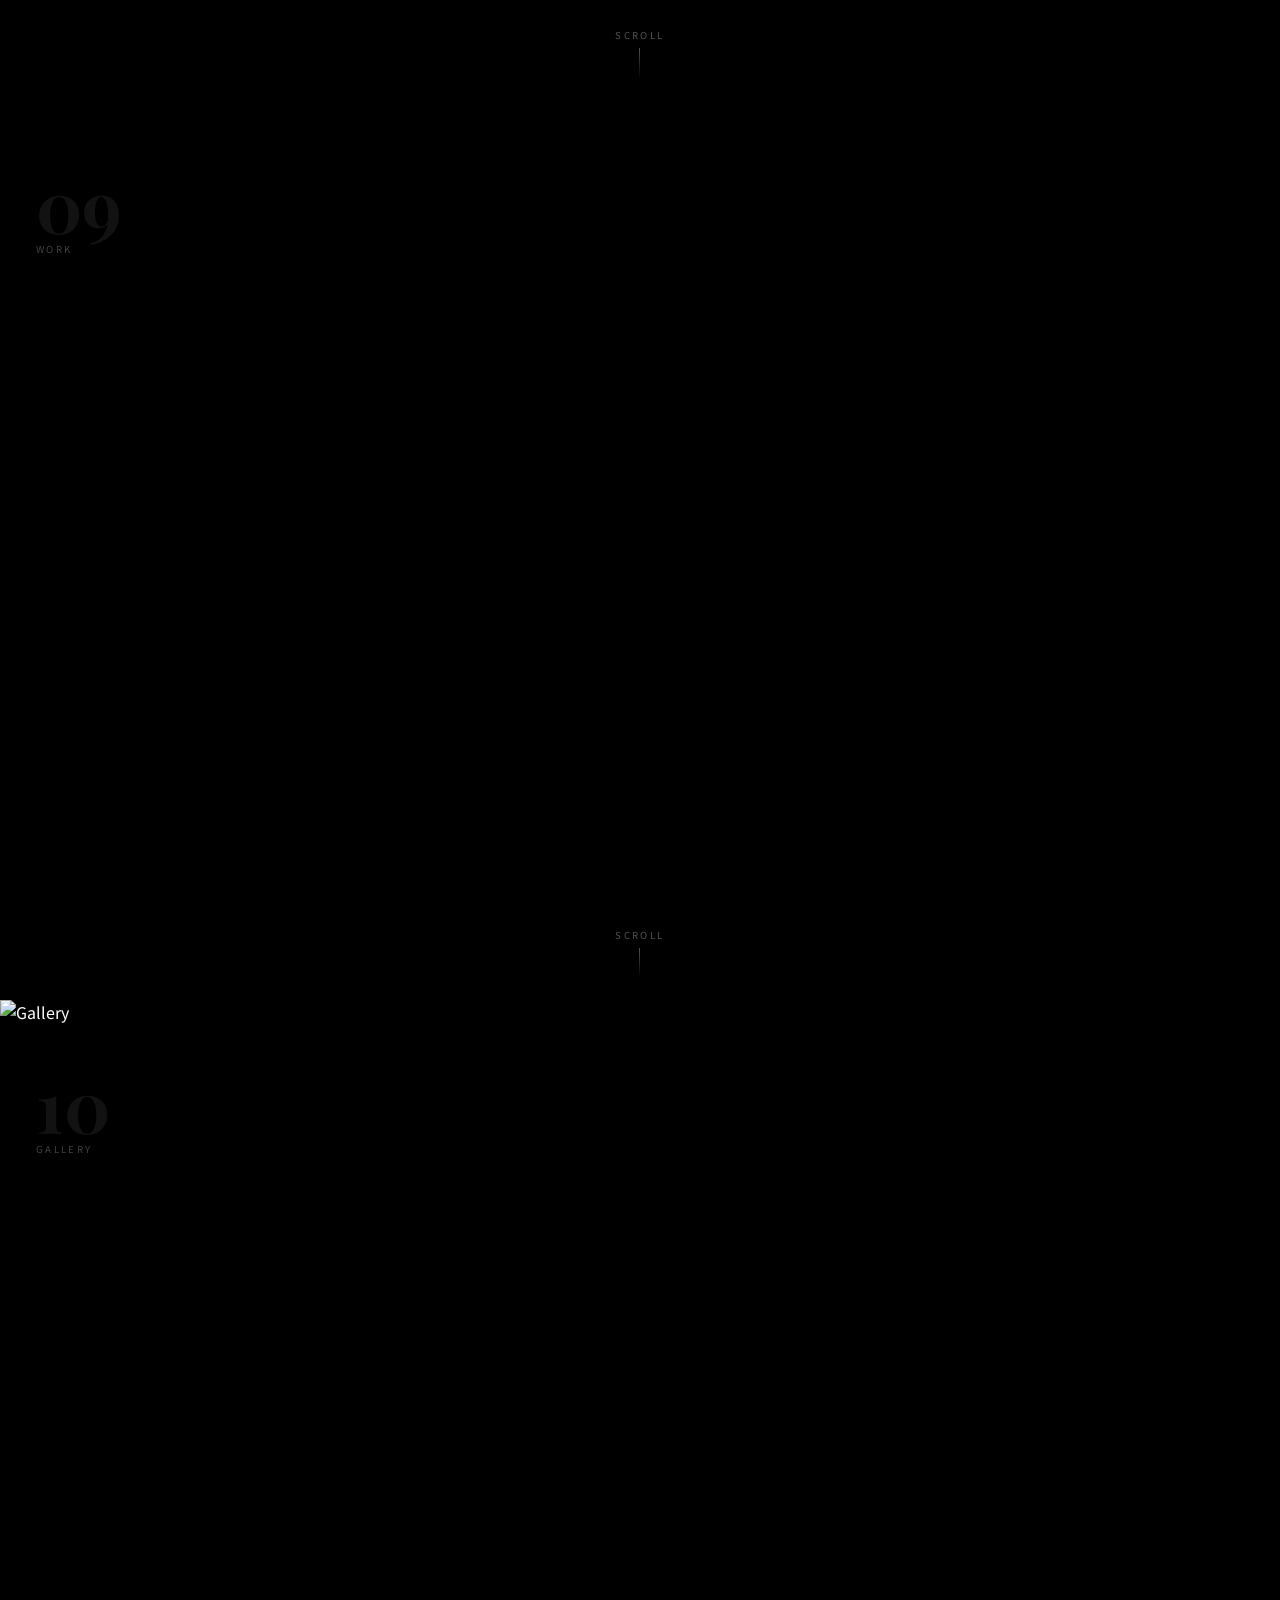
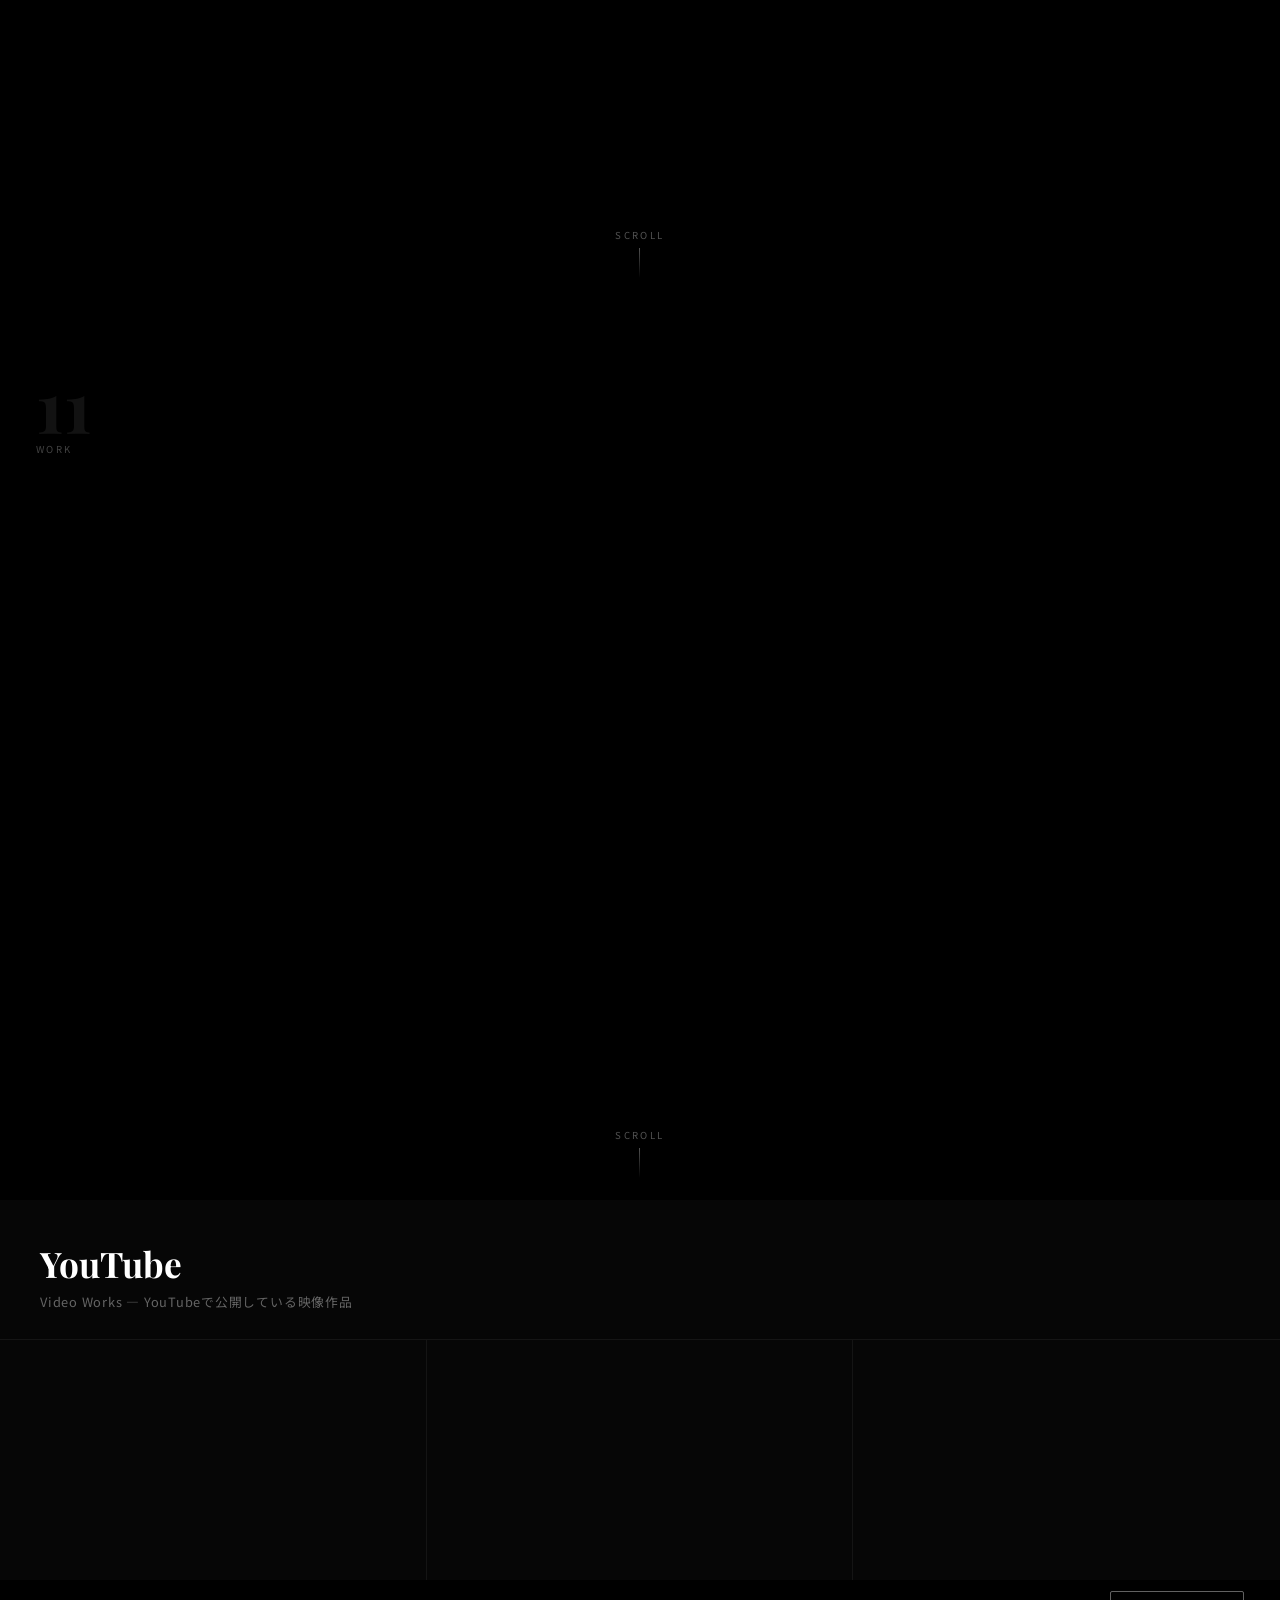
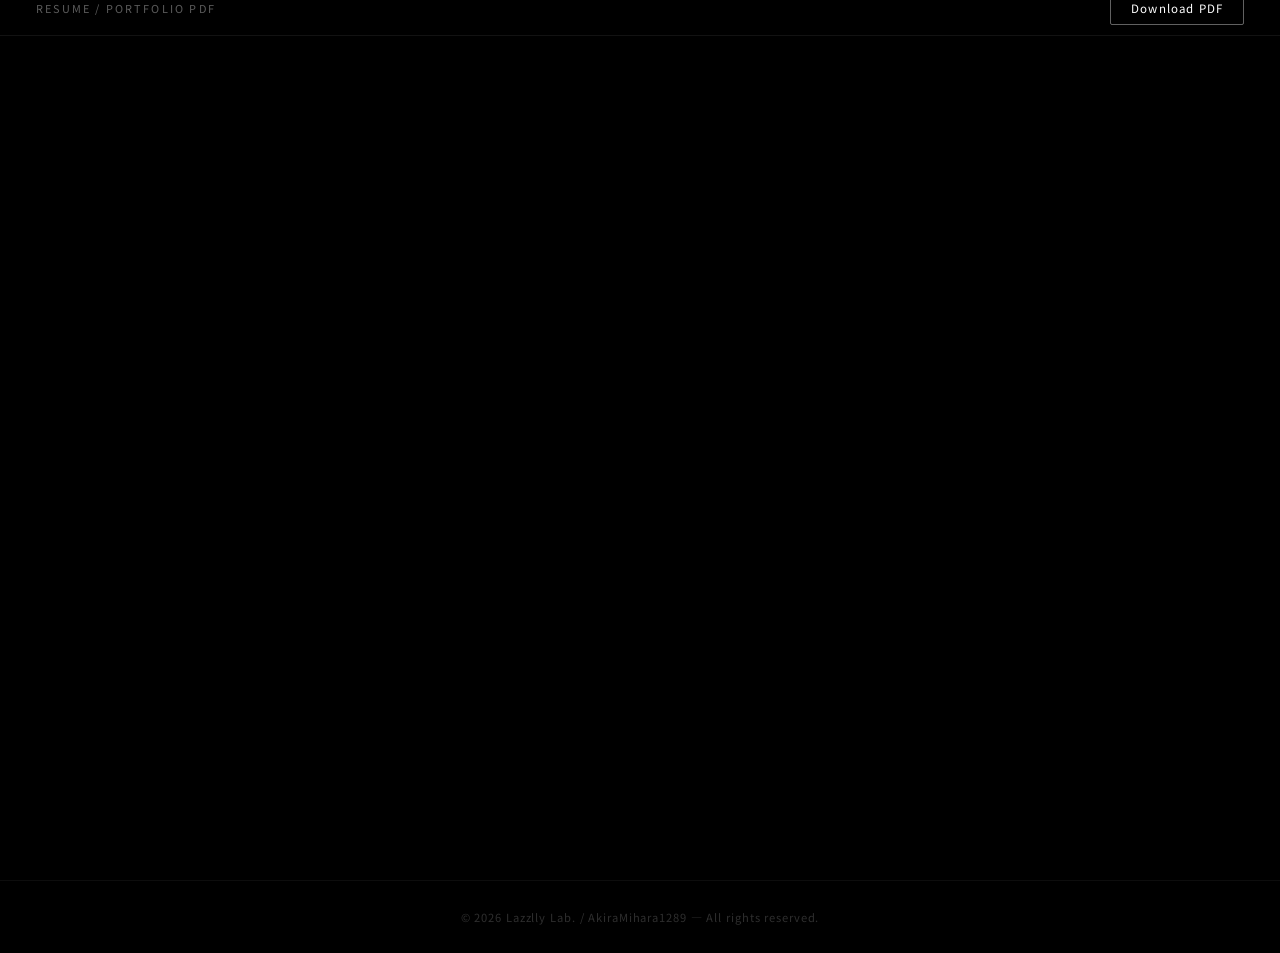
==== commit af6e110d: "Add files via upload" ====
--- a/MyPortFolio/index.html
+++ b/MyPortFolio/index.html
@@ -9,257 +9,113 @@
   <style>
     *, *::before, *::after { box-sizing: border-box; margin: 0; padding: 0; }
     html { scroll-behavior: smooth; }
-
-    body {
-      font-family: "Noto Sans JP", sans-serif;
-      color: #fff;
-      background: #000;
-      overflow-x: hidden;
-    }
-
+    body { font-family: "Noto Sans JP", sans-serif; color: #fff; background: #000; overflow-x: hidden; }
     a { color: inherit; text-decoration: none; }
 
-    /* ===== NAV ===== */
     nav {
-      position: fixed;
-      top: 0; left: 0; right: 0;
-      z-index: 100;
-      padding: 18px 48px;
-      display: flex;
-      align-items: center;
-      justify-content: space-between;
-      background: rgba(0,0,0,0.55);
-      backdrop-filter: blur(16px);
-      -webkit-backdrop-filter: blur(16px);
+      position: fixed; top: 0; left: 0; right: 0; z-index: 100;
+      padding: 16px 40px;
+      display: flex; align-items: center; justify-content: space-between;
+      background: rgba(0,0,0,0.6);
+      backdrop-filter: blur(14px);
       border-bottom: 1px solid rgba(255,255,255,0.07);
     }
-    .logo {
-      font-family: "Playfair Display", serif;
-      font-size: 1.15rem;
-      letter-spacing: 0.06em;
-    }
-    .nav-links {
-      display: flex;
-      gap: 30px;
-      font-size: 0.75rem;
-      letter-spacing: 0.12em;
-      text-transform: uppercase;
-      color: rgba(255,255,255,0.5);
-    }
-    .nav-links a { transition: color 0.2s; }
-    .nav-links a:hover { color: #fff; }
-
-    /* ===== SECTION BASE ===== */
+    .logo { font-family: "Playfair Display", serif; font-size: 1.1rem; letter-spacing: 0.06em; }
+    .nav-links { display: flex; gap: 26px; font-size: 0.73rem; letter-spacing: 0.1em; text-transform: uppercase; color: rgba(255,255,255,0.5); }
+    .nav-links a:hover { color: #fff; transition: color 0.2s; }
+
+    /* full-screen section */
     .sec {
-      position: relative;
-      width: 100%;
-      height: 100vh;
-      overflow: hidden;
-      display: flex;
-      align-items: center;
-      justify-content: center;
-      background: #000;
-    }
-
-    .sec-video {
-      position: absolute;
-      inset: 0;
-      width: 100%;
-      height: 100%;
-      object-fit: contain;
-      z-index: 0;
-    }
-
-    .sec-img {
-      position: absolute;
-      inset: 0;
-      width: 100%;
-      height: 100%;
+      position: relative; width: 100%; height: 100svh;
+      overflow: hidden; background: #000; display: block;
+    }
+    .sec-video, .sec-img {
+      position: absolute; inset: 0;
+      width: 100%; height: 100%;
       object-fit: cover;
       z-index: 0;
     }
 
-    .overlay {
-      position: absolute;
-      inset: 0;
-      background: rgba(0,0,0,0.38);
-      z-index: 1;
-    }
-
-    /* ===== HERO ===== */
-    .hero-box {
-      position: relative;
-      z-index: 2;
-      text-align: center;
-      padding: 52px 64px;
-      max-width: 780px;
-      width: 90%;
-      background: rgba(0,0,0,0.44);
-      backdrop-filter: blur(20px);
-      -webkit-backdrop-filter: blur(20px);
-      border: 1px solid rgba(255,255,255,0.13);
-      border-radius: 3px;
-    }
-    .tag {
-      display: inline-block;
-      font-size: 0.65rem;
-      letter-spacing: 0.28em;
-      text-transform: uppercase;
-      color: rgba(255,255,255,0.5);
-      margin-bottom: 20px;
-      padding: 5px 16px;
-      border: 1px solid rgba(255,255,255,0.22);
-      border-radius: 999px;
-    }
-    .hero-box h1 {
+    .scroll-hint {
+      position: absolute; bottom: 22px; left: 50%; transform: translateX(-50%);
+      z-index: 5; font-size: 0.6rem; letter-spacing: 0.26em; text-transform: uppercase;
+      color: rgba(255,255,255,0.32);
+      display: flex; flex-direction: column; align-items: center; gap: 6px;
+    }
+    .scroll-hint::after {
+      content: ""; display: block; width: 1px; height: 30px;
+      background: linear-gradient(to bottom, rgba(255,255,255,0.32), transparent);
+      animation: lineAnim 1.8s ease-in-out infinite;
+    }
+    @keyframes lineAnim { 0%,100%{opacity:.32} 50%{opacity:.85} }
+
+    .work-label {
+      position: absolute; top: 68px; left: 36px; z-index: 3;
+      pointer-events: none; user-select: none;
+    }
+    .work-label .num {
+      font-family: "Playfair Display", serif; font-size: 4.5rem; font-weight: 700;
+      line-height: 1; color: rgba(255,255,255,0.07);
+    }
+    .work-label .lbl {
+      font-size: 0.6rem; letter-spacing: 0.24em; text-transform: uppercase;
+      color: rgba(255,255,255,0.26); margin-top: 2px;
+    }
+
+    /* YouTube section */
+    .yt-sec { width: 100%; background: #060606; }
+    .yt-header {
+      padding: 40px 40px 28px;
+      border-bottom: 1px solid rgba(255,255,255,0.06);
+    }
+    .yt-header h2 {
       font-family: "Playfair Display", serif;
-      font-weight: 700;
-      font-size: clamp(2.4rem, 5.5vw, 4rem);
-      line-height: 1.15;
-      letter-spacing: 0.01em;
-      margin-bottom: 18px;
-    }
-    .hero-box h1 em {
-      font-style: italic;
-      color: rgba(255,255,255,0.7);
-    }
-    .hero-box p {
-      font-size: clamp(0.86rem, 1.5vw, 0.96rem);
-      color: rgba(255,255,255,0.65);
-      line-height: 2;
-      margin-bottom: 32px;
-    }
-    .btn-row {
-      display: flex;
-      gap: 14px;
-      justify-content: center;
-      flex-wrap: wrap;
-    }
-    .btn {
-      display: inline-block;
-      padding: 12px 30px;
-      border-radius: 2px;
-      font-size: 0.82rem;
-      font-weight: 400;
-      letter-spacing: 0.1em;
-      transition: 0.22s ease;
-    }
-    .btn-white { background: #fff; color: #000; }
-    .btn-white:hover { background: rgba(255,255,255,0.85); }
-    .btn-outline { border: 1px solid rgba(255,255,255,0.45); color: #fff; }
+      font-size: clamp(1.5rem, 3vw, 2.2rem); font-weight: 700;
+      margin-bottom: 5px;
+    }
+    .yt-header p { font-size: 0.8rem; color: rgba(255,255,255,0.38); letter-spacing: 0.06em; }
+    .yt-grid {
+      display: grid; grid-template-columns: repeat(3, 1fr);
+      border-top: none;
+    }
+    .yt-item {
+      position: relative; padding-top: 56.25%;
+      border-right: 1px solid rgba(255,255,255,0.06);
+    }
+    .yt-item:last-child { border-right: none; }
+    .yt-item iframe { position: absolute; inset: 0; width: 100%; height: 100%; border: 0; }
+
+    /* PDF */
+    .pdf-sec { position: relative; width: 100%; height: 100svh; background: #000; overflow: hidden; }
+    .pdf-bar {
+      position: absolute; top: 0; left: 0; right: 0; height: 56px;
+      background: rgba(0,0,0,0.8); backdrop-filter: blur(12px);
+      border-bottom: 1px solid rgba(255,255,255,0.07);
+      display: flex; align-items: center; justify-content: space-between;
+      padding: 0 36px; z-index: 10;
+    }
+    .pdf-bar span { font-size: 0.68rem; letter-spacing: 0.2em; text-transform: uppercase; color: rgba(255,255,255,0.36); }
+    .pdf-sec iframe { position: absolute; top: 56px; left: 0; width: 100%; height: calc(100% - 56px); border: 0; }
+    .btn { display: inline-block; padding: 8px 20px; border-radius: 2px; font-size: 0.72rem; letter-spacing: 0.1em; transition: 0.2s; }
+    .btn-outline { border: 1px solid rgba(255,255,255,0.38); color: #fff; }
     .btn-outline:hover { background: rgba(255,255,255,0.08); }
 
-    /* ===== SCROLL HINT ===== */
-    .scroll-hint {
-      position: absolute;
-      bottom: 28px;
-      left: 50%;
-      transform: translateX(-50%);
-      z-index: 5;
-      font-size: 0.62rem;
-      letter-spacing: 0.28em;
-      text-transform: uppercase;
-      color: rgba(255,255,255,0.35);
-      display: flex;
-      flex-direction: column;
-      align-items: center;
-      gap: 8px;
-    }
-    .scroll-hint::after {
-      content: "";
-      display: block;
-      width: 1px;
-      height: 36px;
-      background: linear-gradient(to bottom, rgba(255,255,255,0.35), transparent);
-      animation: lineAnim 1.8s ease-in-out infinite;
-    }
-    @keyframes lineAnim {
-      0%, 100% { opacity: 0.35; }
-      50% { opacity: 0.9; }
-    }
-
-    /* ===== WORK LABEL ===== */
-    .work-label {
-      position: absolute;
-      top: 84px;
-      left: 48px;
-      z-index: 3;
-      pointer-events: none;
-      user-select: none;
-    }
-    .work-label .num {
-      font-family: "Playfair Display", serif;
-      font-size: 5.5rem;
-      font-weight: 700;
-      line-height: 1;
-      color: rgba(255,255,255,0.06);
-    }
-    .work-label .label-text {
-      font-size: 0.65rem;
-      letter-spacing: 0.24em;
-      text-transform: uppercase;
-      color: rgba(255,255,255,0.3);
-      margin-top: 4px;
-    }
-
-    /* ===== PDF SECTION ===== */
-    .pdf-sec {
-      position: relative;
-      width: 100%;
-      height: 100vh;
-      background: #000;
-      display: flex;
-      flex-direction: column;
-      overflow: hidden;
-    }
-    .pdf-header {
-      position: absolute;
-      top: 0; left: 0; right: 0;
-      height: 64px;
-      background: rgba(0,0,0,0.75);
-      backdrop-filter: blur(12px);
-      -webkit-backdrop-filter: blur(12px);
-      border-bottom: 1px solid rgba(255,255,255,0.07);
-      display: flex;
-      align-items: center;
-      justify-content: space-between;
-      padding: 0 48px;
-      z-index: 10;
-    }
-    .pdf-header span {
-      font-size: 0.72rem;
-      letter-spacing: 0.2em;
-      text-transform: uppercase;
-      color: rgba(255,255,255,0.4);
-    }
-    .pdf-sec iframe {
-      position: absolute;
-      top: 64px;
-      left: 0;
-      width: 100%;
-      height: calc(100% - 64px);
-      border: 0;
-    }
-
-    /* ===== FOOTER ===== */
     footer {
-      background: #000;
-      text-align: center;
-      padding: 36px 20px;
-      color: rgba(255,255,255,0.2);
-      font-size: 0.74rem;
-      letter-spacing: 0.08em;
+      background: #000; text-align: center; padding: 28px 20px;
+      color: rgba(255,255,255,0.18); font-size: 0.7rem; letter-spacing: 0.08em;
       border-top: 1px solid rgba(255,255,255,0.05);
     }
 
-    /* ===== RESPONSIVE ===== */
-    @media (max-width: 600px) {
-      nav { padding: 14px 20px; }
+    @media (max-width: 768px) {
+      nav { padding: 11px 16px; }
       .nav-links { display: none; }
-      .hero-box { padding: 32px 22px; }
-      .work-label { left: 18px; top: 68px; }
-      .work-label .num { font-size: 3.5rem; }
-      .pdf-header { padding: 0 20px; }
+      .work-label { left: 14px; top: 56px; }
+      .work-label .num { font-size: 2.8rem; }
+      .yt-grid { grid-template-columns: 1fr; }
+      .yt-item { border-right: none; border-bottom: 1px solid rgba(255,255,255,0.06); }
+      .yt-item:last-child { border-bottom: none; }
+      .yt-header { padding: 28px 16px 20px; }
+      .pdf-bar { padding: 0 16px; }
     }
   </style>
 </head>
@@ -270,179 +126,121 @@
   <div class="nav-links">
     <a href="#top">Top</a>
     <a href="#work01">Works</a>
-    <a href="#gallery">Gallery</a>
+    <a href="#yt">YouTube</a>
     <a href="#resume">Resume</a>
-    <a href="https://github.com/AkiraMihara1289/MyPortfolio" target="_blank" rel="noopener">GitHub ↗</a>
+    <a href="https://github.com/AkiraMihara1289/MyPortfolio" target="_blank" rel="noopener">GitHub &#8599;</a>
   </div>
 </nav>
 
-<!-- ① PF.png — Hero -->
+<!-- PF.png -->
 <section id="top" class="sec">
-  <img class="sec-img"
-       src="https://raw.githubusercontent.com/AkiraMihara1289/MyPortfolio/main/PF.png"
-       alt="Lazzlly Lab." loading="eager">
-  <div class="overlay"></div>
-  <div class="hero-box">
-    <span class="tag">Portfolio 2026</span>
-    <h1>Lazzlly <em>Lab.</em></h1>
-    <p>映像制作・グラフィックデザイン・LP制作<br>Creative works by AkiraMihara1289</p>
-    <div class="btn-row">
-      <a href="#work01" class="btn btn-white">Works を見る</a>
-      <a href="https://github.com/AkiraMihara1289/MyPortfolio" target="_blank" rel="noopener" class="btn btn-outline">GitHub ↗</a>
+  <img class="sec-img" src="https://raw.githubusercontent.com/AkiraMihara1289/MyPortfolio/main/PF.png" alt="Lazzlly Lab." loading="eager">
+  <div class="scroll-hint">scroll</div>
+</section>
+
+<!-- 1.mp4 -->
+<section id="work01" class="sec">
+  <video class="sec-video" src="https://raw.githubusercontent.com/AkiraMihara1289/MyPortfolio/main/1.mp4" muted loop playsinline preload="none"></video>
+  <div class="work-label"><div class="num">01</div><div class="lbl">Work</div></div>
+  <div class="scroll-hint">scroll</div>
+</section>
+
+<!-- 2.mp4 -->
+<section id="work02" class="sec">
+  <video class="sec-video" src="https://raw.githubusercontent.com/AkiraMihara1289/MyPortfolio/main/2.mp4" muted loop playsinline preload="none"></video>
+  <div class="work-label"><div class="num">02</div><div class="lbl">Work</div></div>
+  <div class="scroll-hint">scroll</div>
+</section>
+
+<!-- 3.mp4 -->
+<section id="work03" class="sec">
+  <video class="sec-video" src="https://raw.githubusercontent.com/AkiraMihara1289/MyPortfolio/main/3.mp4" muted loop playsinline preload="none"></video>
+  <div class="work-label"><div class="num">03</div><div class="lbl">Work</div></div>
+  <div class="scroll-hint">scroll</div>
+</section>
+
+<!-- 4.mp4 -->
+<section id="work04" class="sec">
+  <video class="sec-video" src="https://raw.githubusercontent.com/AkiraMihara1289/MyPortfolio/main/4.mp4" muted loop playsinline preload="none"></video>
+  <div class="work-label"><div class="num">04</div><div class="lbl">Work</div></div>
+  <div class="scroll-hint">scroll</div>
+</section>
+
+<!-- 5.mp4 -->
+<section id="work05" class="sec">
+  <video class="sec-video" src="https://raw.githubusercontent.com/AkiraMihara1289/MyPortfolio/main/5.mp4" muted loop playsinline preload="none"></video>
+  <div class="work-label"><div class="num">05</div><div class="lbl">Work</div></div>
+  <div class="scroll-hint">scroll</div>
+</section>
+
+<!-- 6.mp4 -->
+<section id="work06" class="sec">
+  <video class="sec-video" src="https://raw.githubusercontent.com/AkiraMihara1289/MyPortfolio/main/6.mp4" muted loop playsinline preload="none"></video>
+  <div class="work-label"><div class="num">06</div><div class="lbl">Work</div></div>
+  <div class="scroll-hint">scroll</div>
+</section>
+
+<!-- 7.mp4 -->
+<section id="work07" class="sec">
+  <video class="sec-video" src="https://raw.githubusercontent.com/AkiraMihara1289/MyPortfolio/main/7.mp4" muted loop playsinline preload="none"></video>
+  <div class="work-label"><div class="num">07</div><div class="lbl">Work</div></div>
+  <div class="scroll-hint">scroll</div>
+</section>
+
+<!-- 8.mp4 -->
+<section id="work08" class="sec">
+  <video class="sec-video" src="https://raw.githubusercontent.com/AkiraMihara1289/MyPortfolio/main/8.mp4" muted loop playsinline preload="none"></video>
+  <div class="work-label"><div class="num">08</div><div class="lbl">Work</div></div>
+  <div class="scroll-hint">scroll</div>
+</section>
+
+<!-- 9.mp4 -->
+<section id="work09" class="sec">
+  <video class="sec-video" src="https://raw.githubusercontent.com/AkiraMihara1289/MyPortfolio/main/9.mp4" muted loop playsinline preload="none"></video>
+  <div class="work-label"><div class="num">09</div><div class="lbl">Work</div></div>
+  <div class="scroll-hint">scroll</div>
+</section>
+
+<!-- 10.png -->
+<section id="gallery" class="sec">
+  <img class="sec-img" src="https://raw.githubusercontent.com/AkiraMihara1289/MyPortfolio/main/10.png" alt="Gallery" loading="lazy">
+  <div class="work-label"><div class="num">10</div><div class="lbl">Gallery</div></div>
+  <div class="scroll-hint">scroll</div>
+</section>
+
+<!-- 11.mp4 -->
+<section id="work11" class="sec">
+  <video class="sec-video" src="https://raw.githubusercontent.com/AkiraMihara1289/MyPortfolio/main/11.mp4" muted loop playsinline preload="none"></video>
+  <div class="work-label"><div class="num">11</div><div class="lbl">Work</div></div>
+  <div class="scroll-hint">scroll</div>
+</section>
+
+<!-- YouTube -->
+<div id="yt" class="yt-sec">
+  <div class="yt-header">
+    <h2>YouTube</h2>
+    <p>Video Works &mdash; YouTube&#12391;&#20844;&#38283;&#12375;&#12390;&#12356;&#12427;&#26144;&#20687;&#20316;&#21697;</p>
+  </div>
+  <div class="yt-grid">
+    <div class="yt-item">
+      <iframe src="https://www.youtube.com/embed/GNHDcUYDhSk" title="Video 01" allow="accelerometer; autoplay; clipboard-write; encrypted-media; gyroscope; picture-in-picture" allowfullscreen></iframe>
     </div>
-  </div>
-  <div class="scroll-hint">scroll</div>
-</section>
-
-<!-- ② 1.mp4 — Work 01 -->
-<section id="work01" class="sec">
-  <video class="sec-video"
-         src="https://raw.githubusercontent.com/AkiraMihara1289/MyPortfolio/main/1.mp4"
-         muted loop playsinline preload="none"></video>
-  <div class="work-label">
-    <div class="num">01</div>
-    <div class="label-text">Work</div>
-  </div>
-  <div class="scroll-hint">scroll</div>
-</section>
-
-<!-- ③ 2.mp4 — Work 02 -->
-<section id="work02" class="sec">
-  <video class="sec-video"
-         src="https://raw.githubusercontent.com/AkiraMihara1289/MyPortfolio/main/2.mp4"
-         muted loop playsinline preload="none"></video>
-  <div class="work-label">
-    <div class="num">02</div>
-    <div class="label-text">Work</div>
-  </div>
-  <div class="scroll-hint">scroll</div>
-</section>
-
-<!-- ④ 3.mp4 — Work 03 -->
-<section id="work03" class="sec">
-  <video class="sec-video"
-         src="https://raw.githubusercontent.com/AkiraMihara1289/MyPortfolio/main/3.mp4"
-         muted loop playsinline preload="none"></video>
-  <div class="work-label">
-    <div class="num">03</div>
-    <div class="label-text">Work</div>
-  </div>
-  <div class="scroll-hint">scroll</div>
-</section>
-
-<!-- ⑤ 4.mp4 — Work 04 -->
-<section id="work04" class="sec">
-  <video class="sec-video"
-         src="https://raw.githubusercontent.com/AkiraMihara1289/MyPortfolio/main/4.mp4"
-         muted loop playsinline preload="none"></video>
-  <div class="work-label">
-    <div class="num">04</div>
-    <div class="label-text">Work</div>
-  </div>
-  <div class="scroll-hint">scroll</div>
-</section>
-
-<!-- ⑥ 5.mp4 — Work 05 -->
-<section id="work05" class="sec">
-  <video class="sec-video"
-         src="https://raw.githubusercontent.com/AkiraMihara1289/MyPortfolio/main/5.mp4"
-         muted loop playsinline preload="none"></video>
-  <div class="work-label">
-    <div class="num">05</div>
-    <div class="label-text">Work</div>
-  </div>
-  <div class="scroll-hint">scroll</div>
-</section>
-
-<!-- ⑦ 6.mp4 — Work 06 -->
-<section id="work06" class="sec">
-  <video class="sec-video"
-         src="https://raw.githubusercontent.com/AkiraMihara1289/MyPortfolio/main/6.mp4"
-         muted loop playsinline preload="none"></video>
-  <div class="work-label">
-    <div class="num">06</div>
-    <div class="label-text">Work</div>
-  </div>
-  <div class="scroll-hint">scroll</div>
-</section>
-
-<!-- ⑧ 7.mp4 — Work 07 -->
-<section id="work07" class="sec">
-  <video class="sec-video"
-         src="https://raw.githubusercontent.com/AkiraMihara1289/MyPortfolio/main/7.mp4"
-         muted loop playsinline preload="none"></video>
-  <div class="work-label">
-    <div class="num">07</div>
-    <div class="label-text">Work</div>
-  </div>
-  <div class="scroll-hint">scroll</div>
-</section>
-
-<!-- ⑨ 8.mp4 — Work 08 -->
-<section id="work08" class="sec">
-  <video class="sec-video"
-         src="https://raw.githubusercontent.com/AkiraMihara1289/MyPortfolio/main/8.mp4"
-         muted loop playsinline preload="none"></video>
-  <div class="work-label">
-    <div class="num">08</div>
-    <div class="label-text">Work</div>
-  </div>
-  <div class="scroll-hint">scroll</div>
-</section>
-
-<!-- ⑩ 9.mp4 — Work 09 -->
-<section id="work09" class="sec">
-  <video class="sec-video"
-         src="https://raw.githubusercontent.com/AkiraMihara1289/MyPortfolio/main/9.mp4"
-         muted loop playsinline preload="none"></video>
-  <div class="work-label">
-    <div class="num">09</div>
-    <div class="label-text">Work</div>
-  </div>
-  <div class="scroll-hint">scroll</div>
-</section>
-
-<!-- ⑪ 10.png — Gallery -->
-<section id="gallery" class="sec">
-  <img class="sec-img"
-       src="https://raw.githubusercontent.com/AkiraMihara1289/MyPortfolio/main/10.png"
-       alt="Gallery" loading="lazy">
-  <div class="overlay" style="background:rgba(0,0,0,0.18);"></div>
-  <div class="work-label">
-    <div class="num">10</div>
-    <div class="label-text">Gallery</div>
-  </div>
-  <div class="scroll-hint">scroll</div>
-</section>
-
-<!-- ⑫ 11.mp4 — Work 11 -->
-<section id="work11" class="sec">
-  <video class="sec-video"
-         src="https://raw.githubusercontent.com/AkiraMihara1289/MyPortfolio/main/11.mp4"
-         muted loop playsinline preload="none"></video>
-  <div class="work-label">
-    <div class="num">11</div>
-    <div class="label-text">Work</div>
-  </div>
-  <div class="scroll-hint">scroll</div>
-</section>
-
-<!-- ⑬ 12.pdf — Resume -->
+    <div class="yt-item">
+      <iframe src="https://www.youtube.com/embed/oXhrMMxpMfw" title="Video 02" allow="accelerometer; autoplay; clipboard-write; encrypted-media; gyroscope; picture-in-picture" allowfullscreen></iframe>
+    </div>
+    <div class="yt-item">
+      <iframe src="https://www.youtube.com/embed/CLzW-r_4Ve4" title="Video 03" allow="accelerometer; autoplay; clipboard-write; encrypted-media; gyroscope; picture-in-picture" allowfullscreen></iframe>
+    </div>
+  </div>
+</div>
+
+<!-- 12.pdf -->
 <section id="resume" class="pdf-sec">
-  <div class="pdf-header">
+  <div class="pdf-bar">
     <span>Resume / Portfolio PDF</span>
-    <a href="https://raw.githubusercontent.com/AkiraMihara1289/MyPortfolio/main/12.pdf"
-       download="portfolio.pdf"
-       class="btn btn-outline"
-       style="padding:8px 22px;font-size:0.74rem;letter-spacing:0.1em;">
-      Download PDF
-    </a>
-  </div>
-  <iframe
-    src="https://docs.google.com/viewer?url=https://raw.githubusercontent.com/AkiraMihara1289/MyPortfolio/main/12.pdf&embedded=true"
-    title="Portfolio PDF"
-    allowfullscreen>
-  </iframe>
+    <a href="https://raw.githubusercontent.com/AkiraMihara1289/MyPortfolio/main/12.pdf" download="portfolio.pdf" class="btn btn-outline">Download PDF</a>
+  </div>
+  <iframe src="https://docs.google.com/viewer?url=https://raw.githubusercontent.com/AkiraMihara1289/MyPortfolio/main/12.pdf&embedded=true" title="Portfolio PDF" allowfullscreen></iframe>
 </section>
 
 <footer>
@@ -450,19 +248,14 @@
 </footer>
 
 <script>
-  // ビューポート内に入ったら動画を再生、出たら停止
-  const videos = document.querySelectorAll('video');
-  const vObs = new IntersectionObserver((entries) => {
+  const videos = document.querySelectorAll("video");
+  const obs = new IntersectionObserver(entries => {
     entries.forEach(e => {
-      if (e.isIntersecting) {
-        e.target.play().catch(() => {});
-      } else {
-        e.target.pause();
-      }
+      if (e.isIntersecting) e.target.play().catch(()=>{});
+      else e.target.pause();
     });
   }, { threshold: 0.25 });
-  videos.forEach(v => vObs.observe(v));
+  videos.forEach(v => obs.observe(v));
 </script>
-
 </body>
-</html>
+</html>
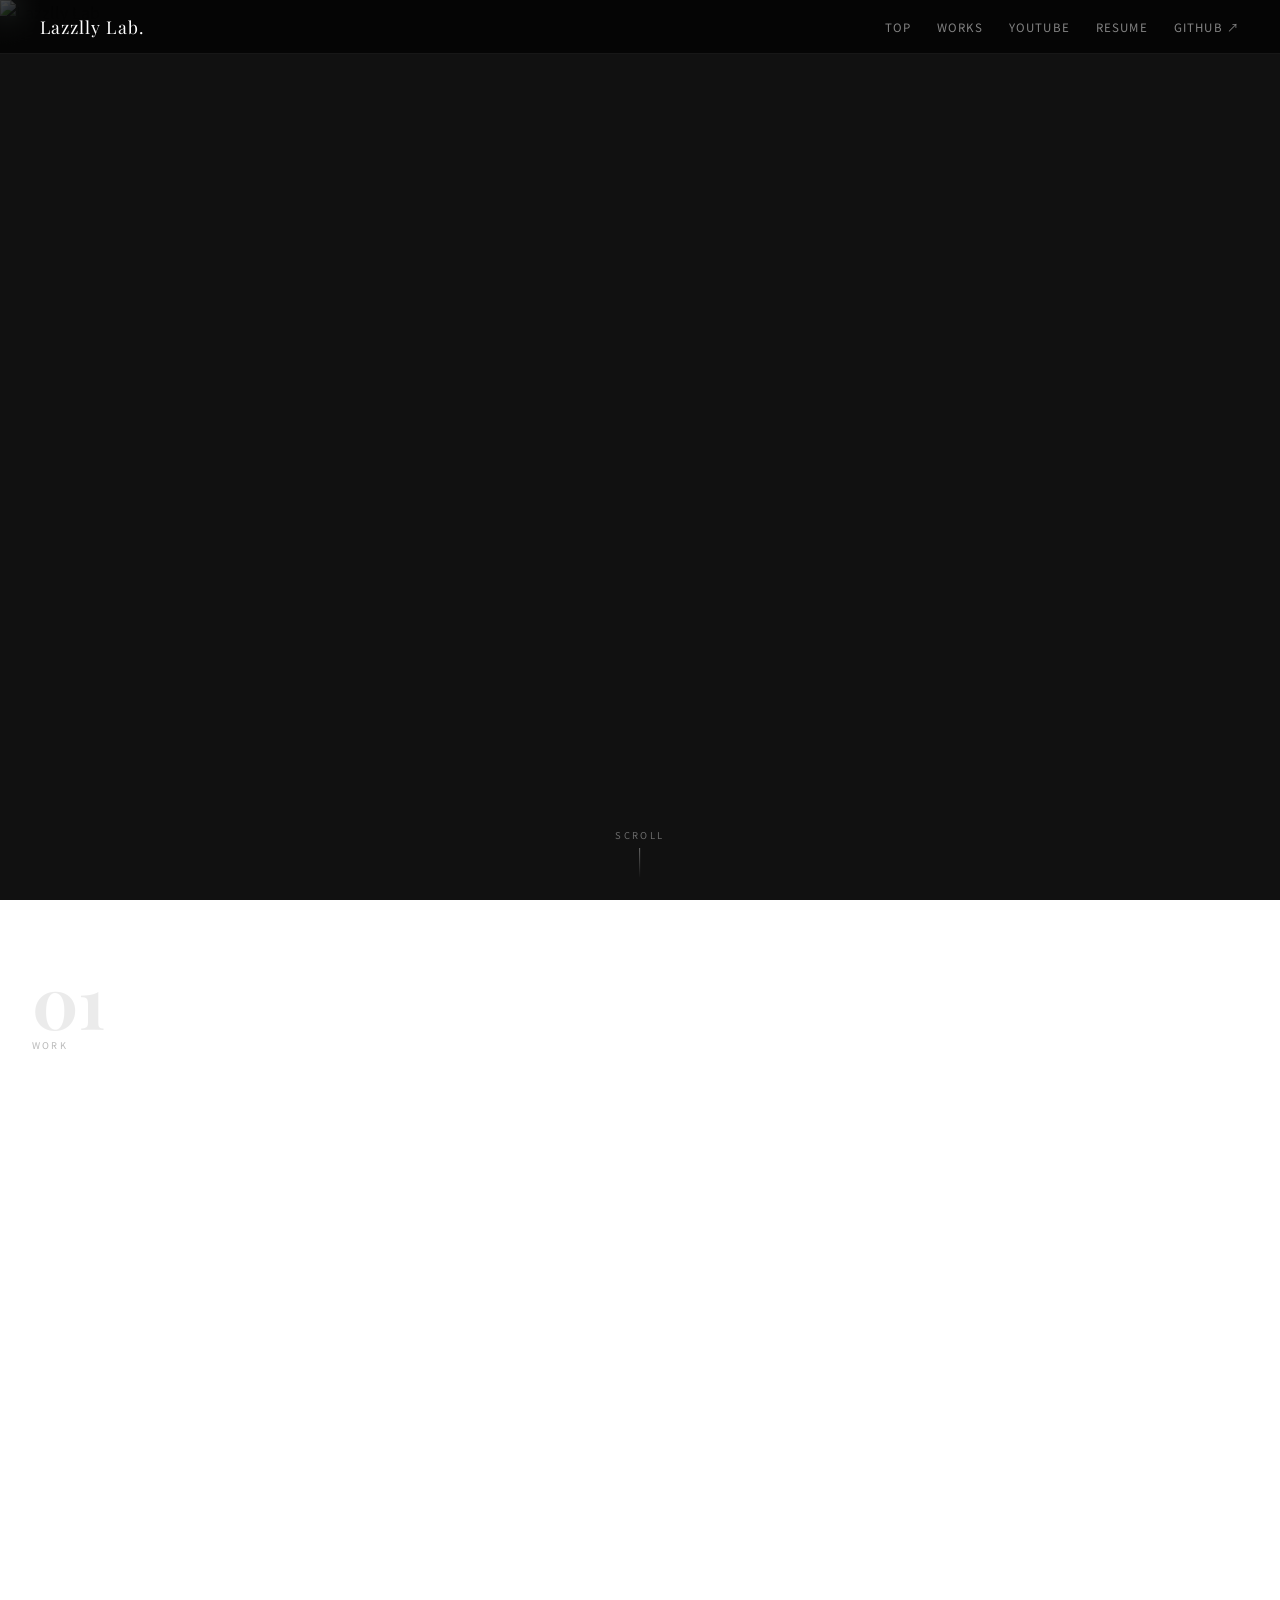
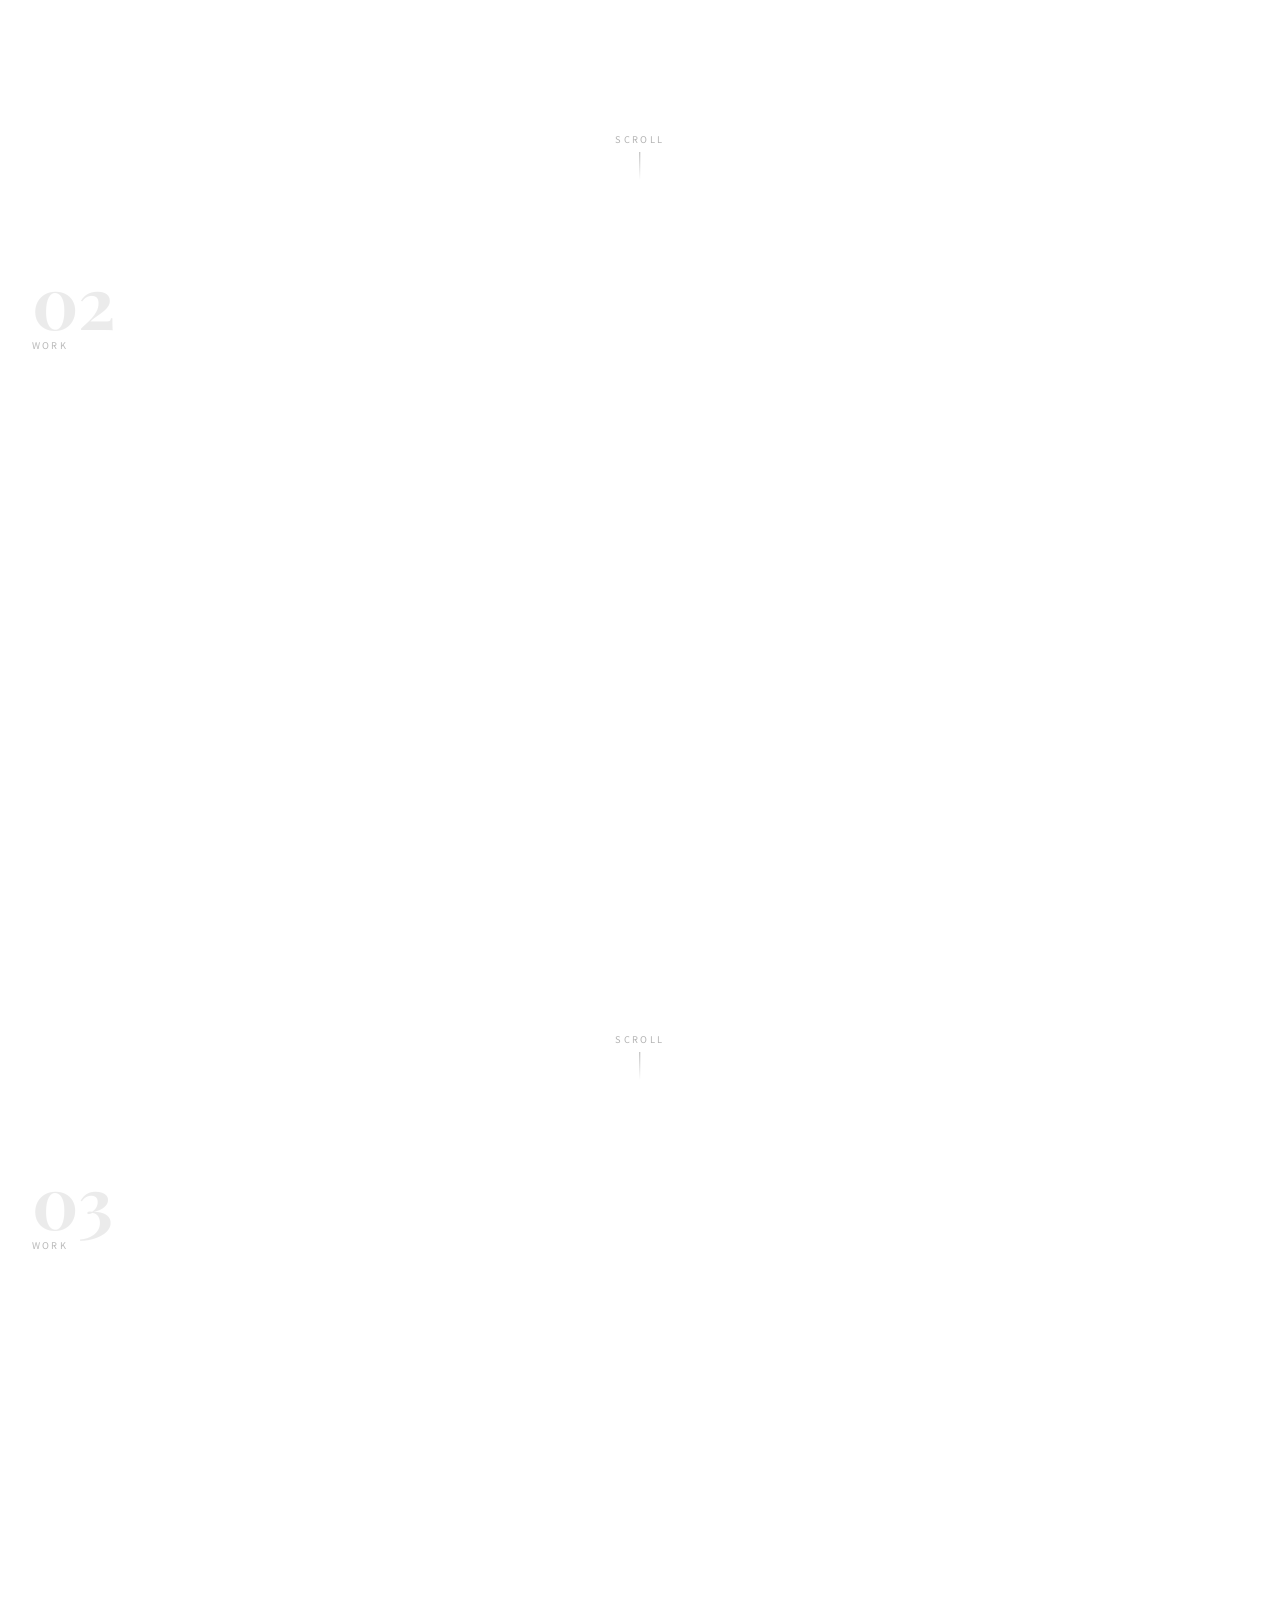
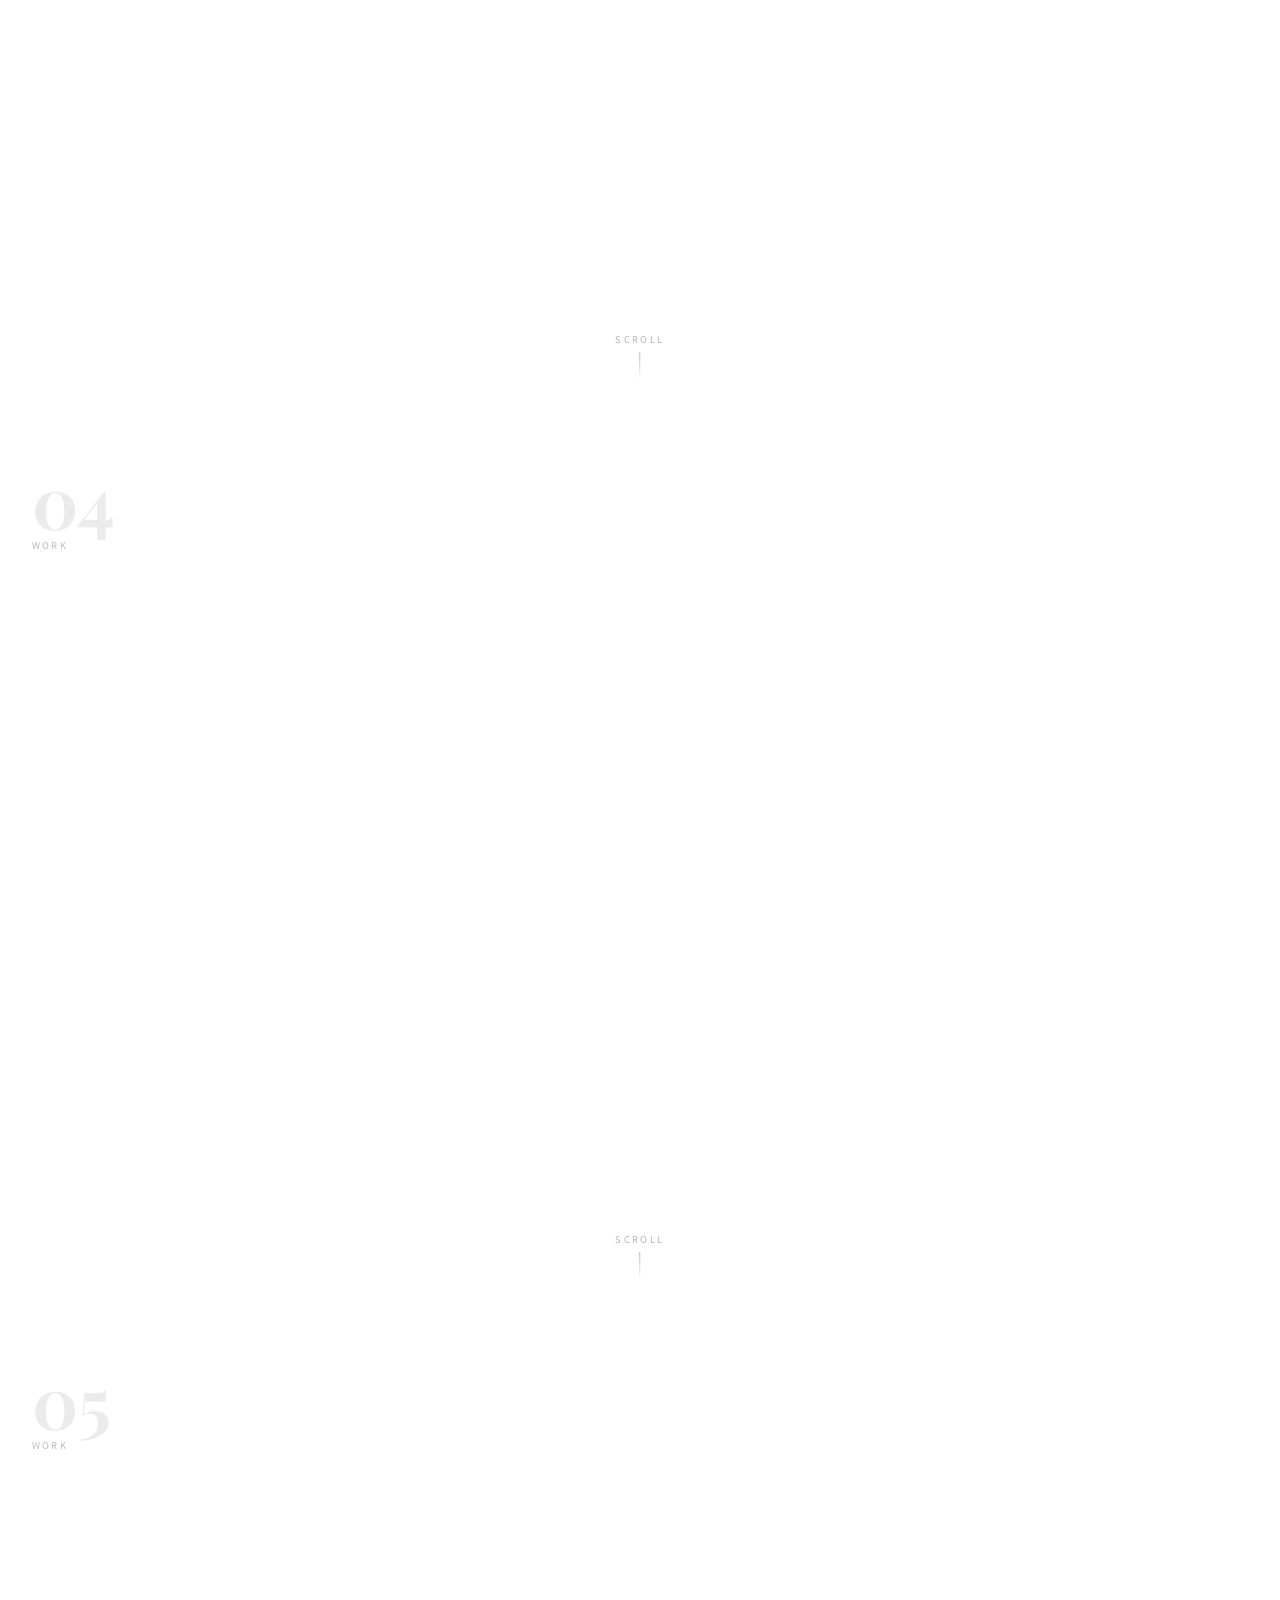
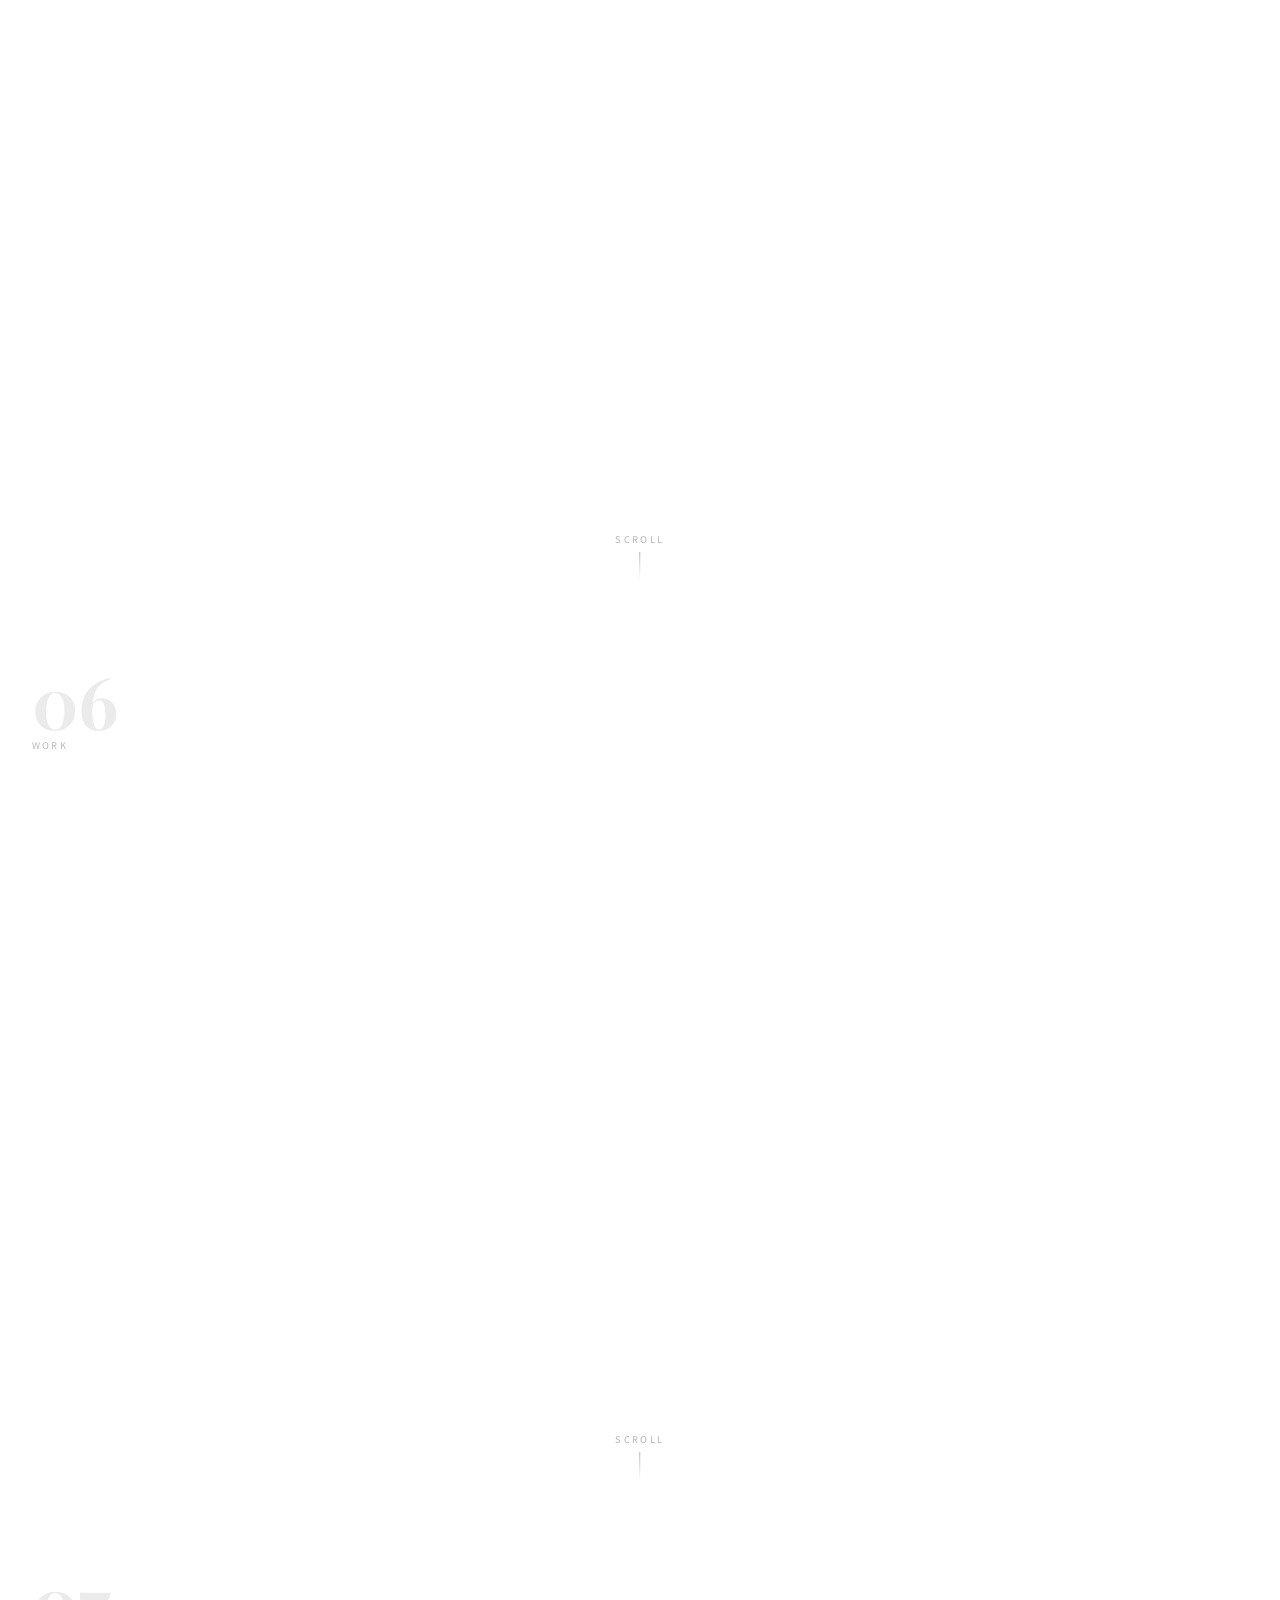
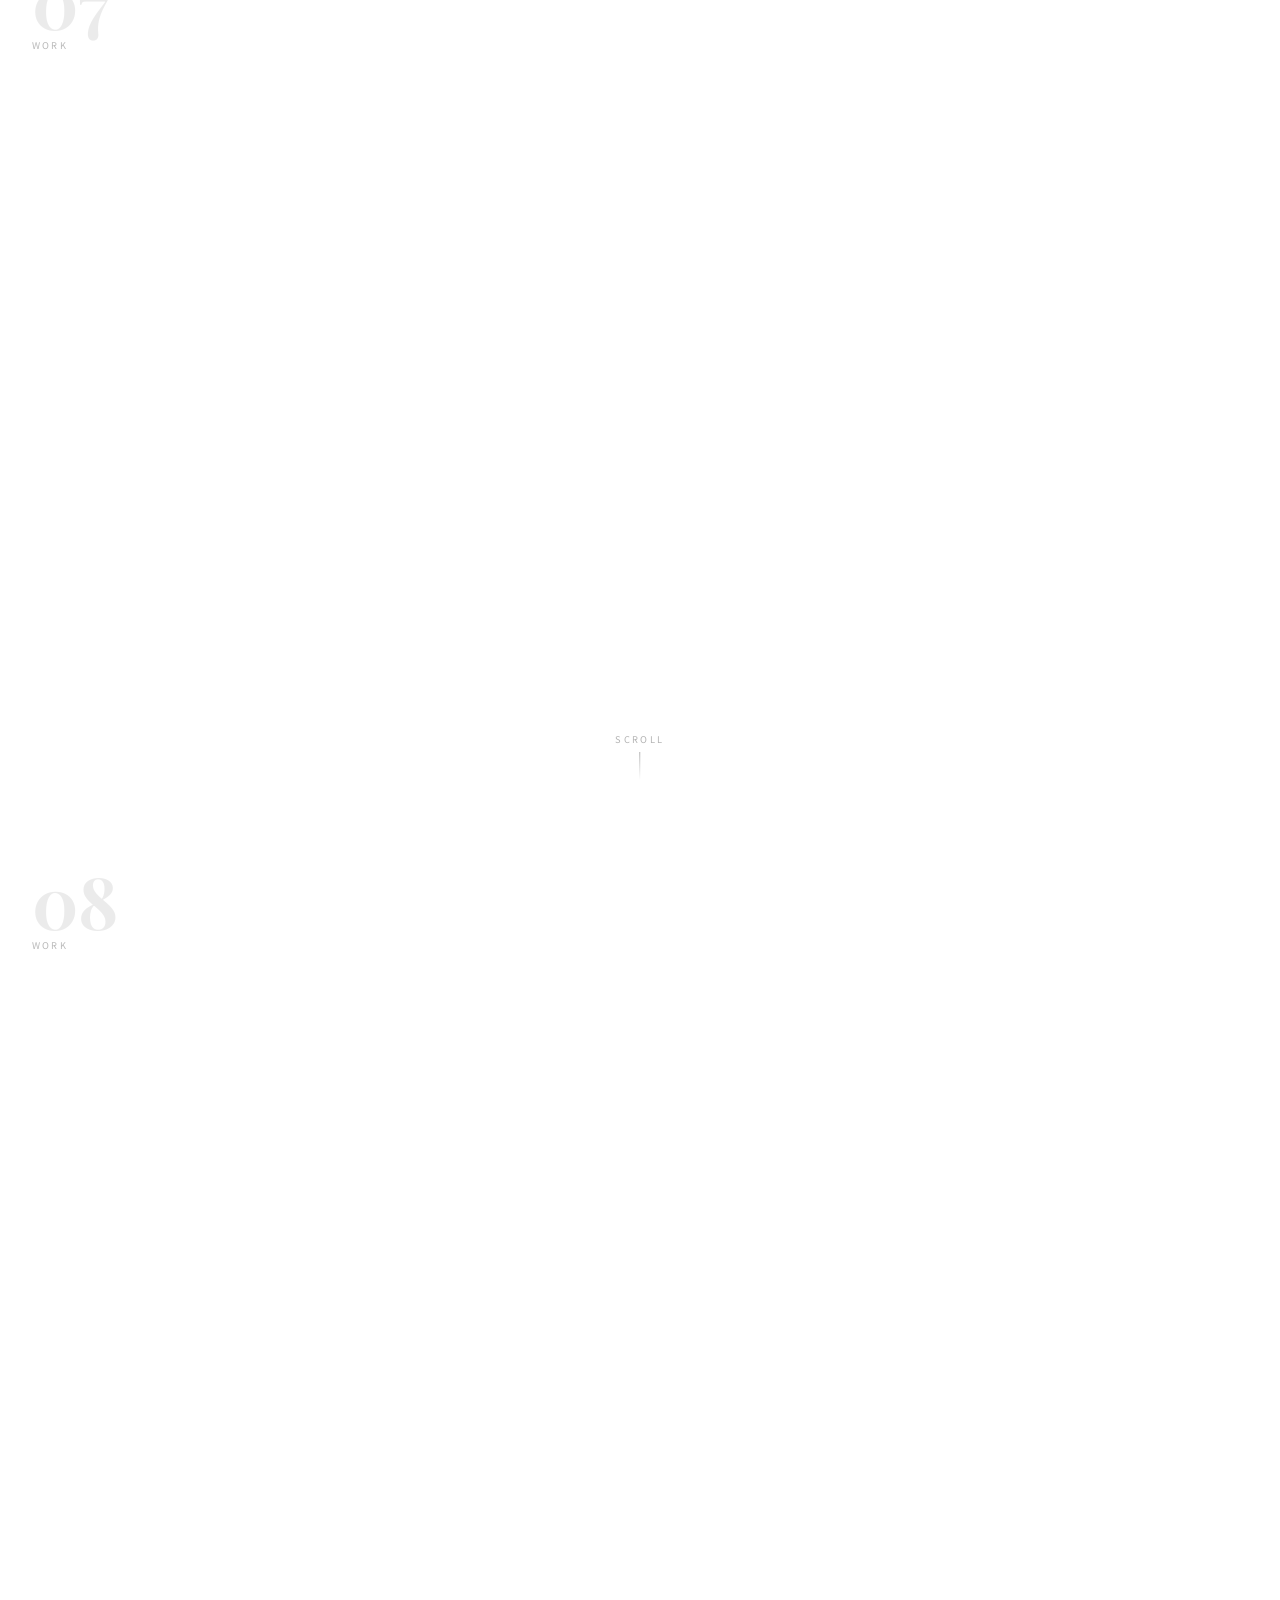
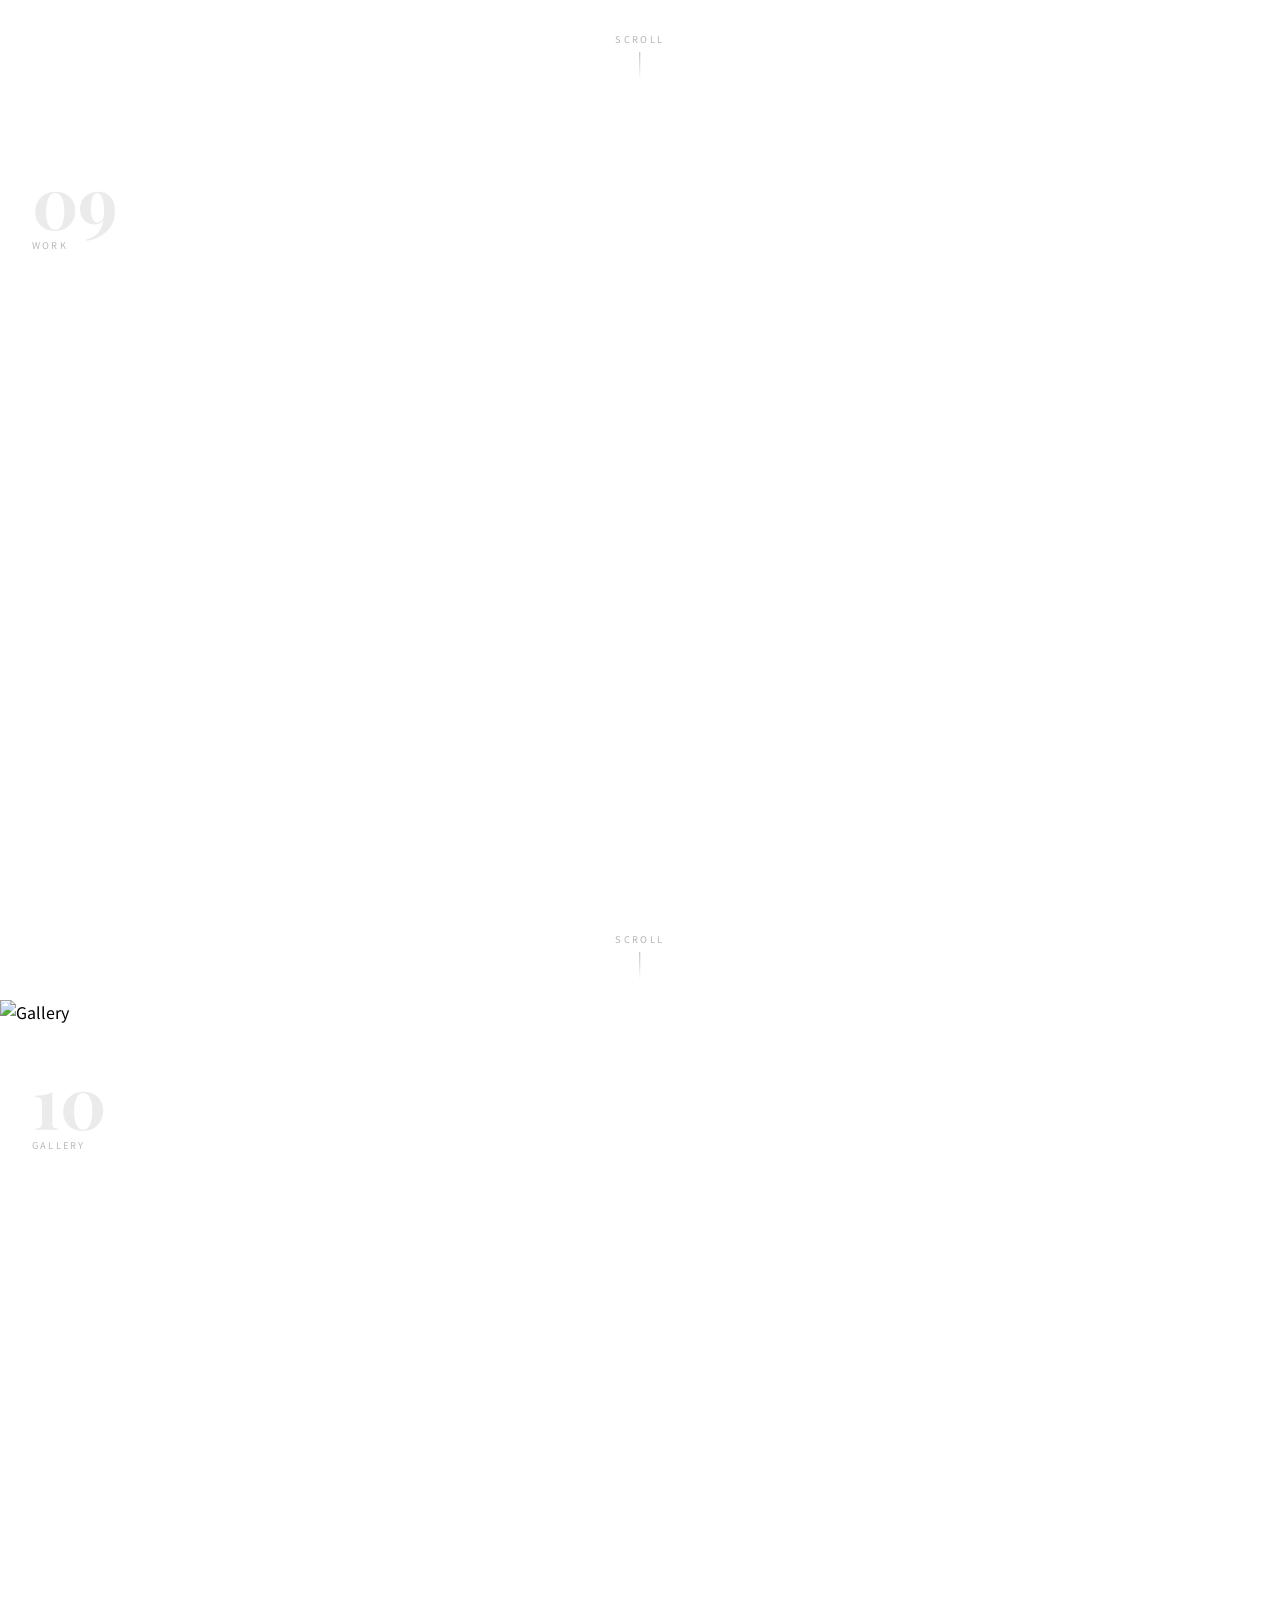
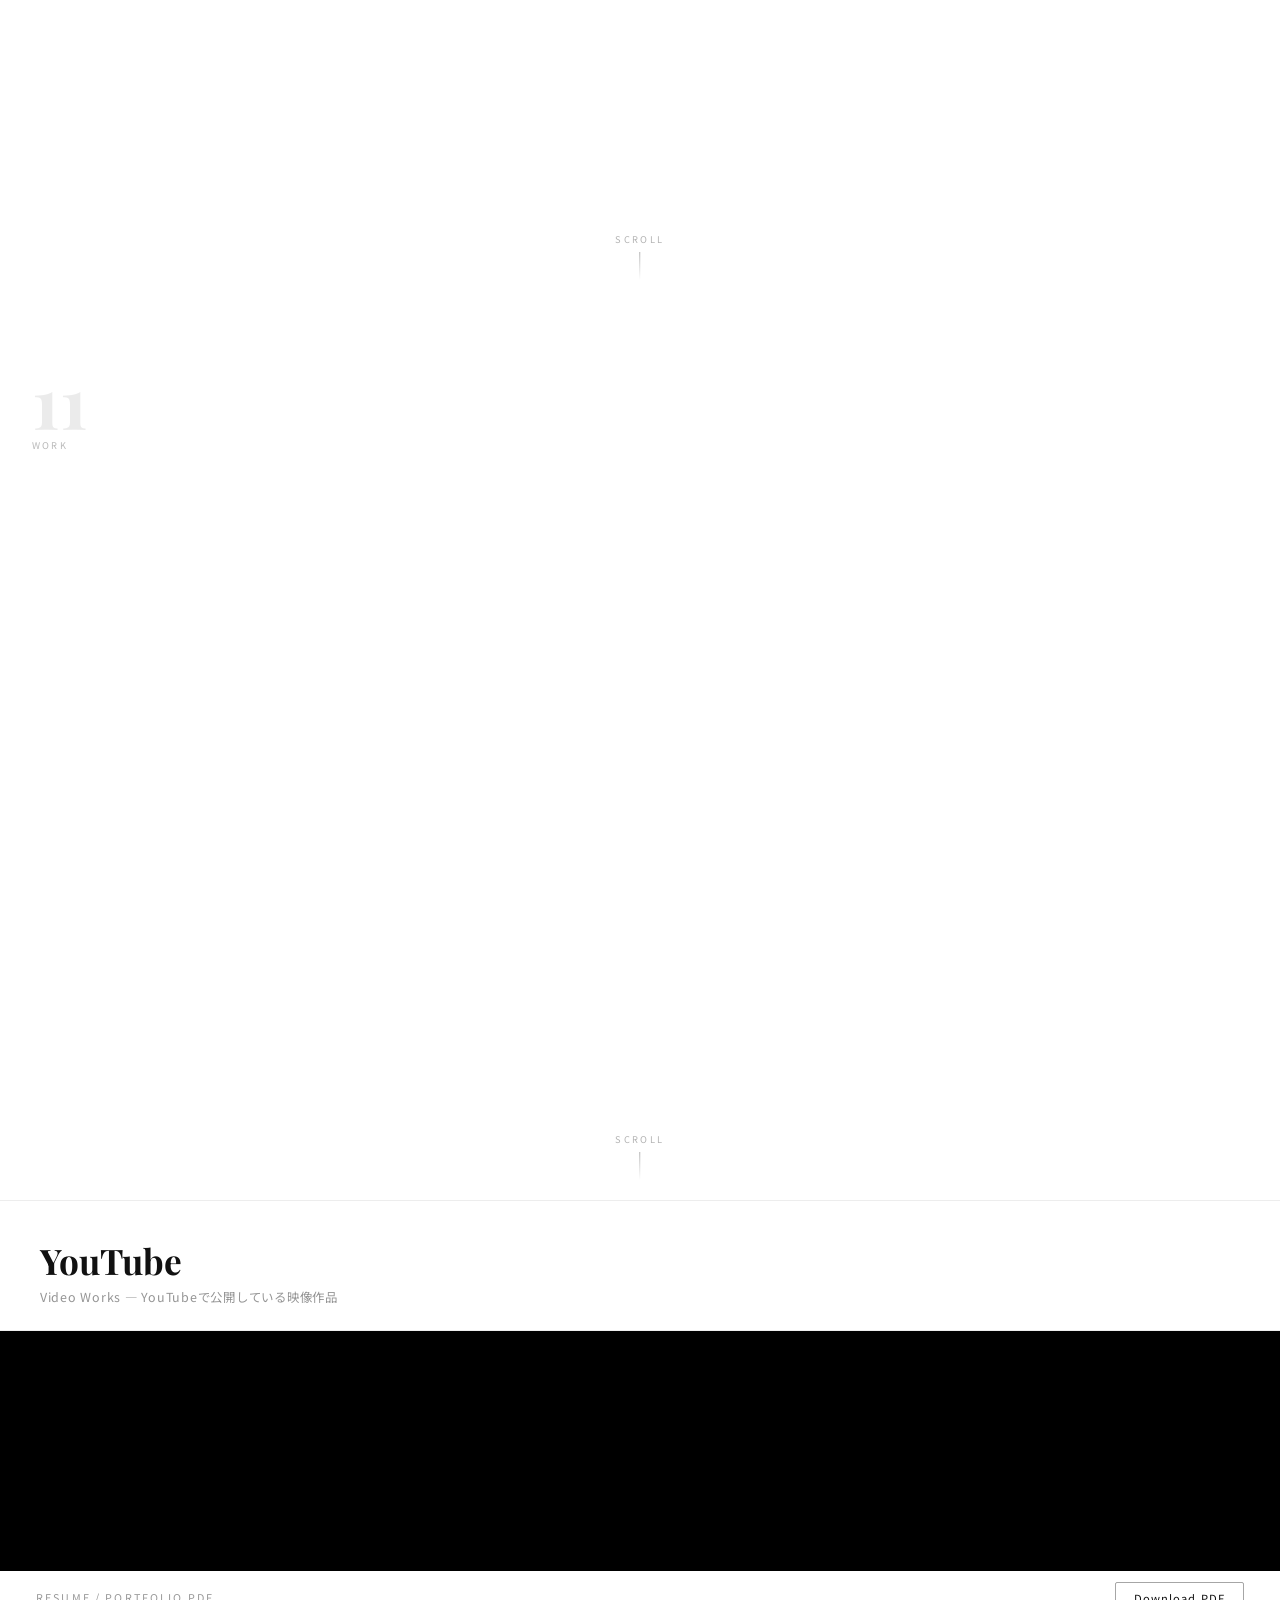
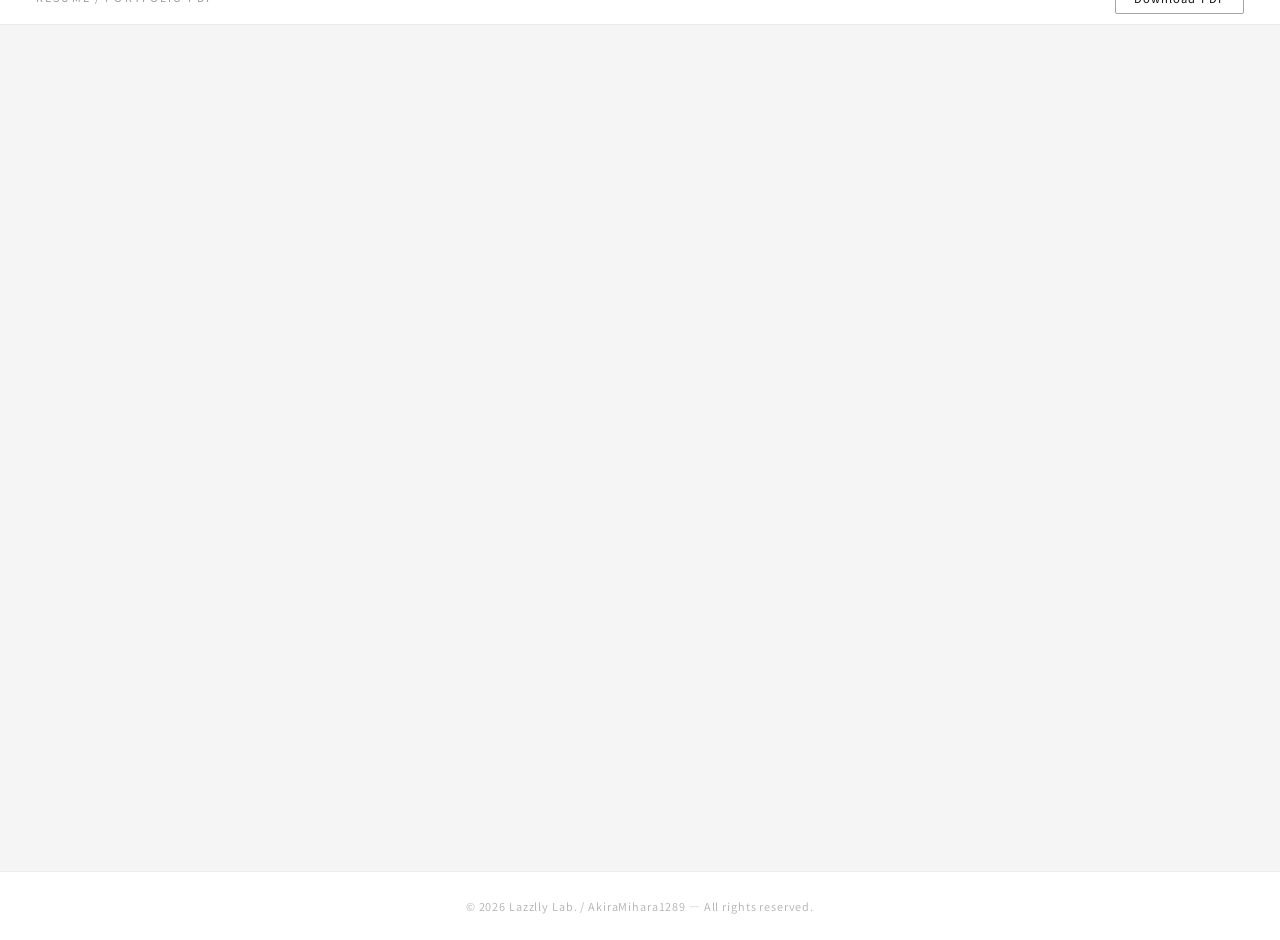
==== commit 2e330399: "Add files via upload" ====
--- a/MyPortFolio/index.html
+++ b/MyPortFolio/index.html
@@ -9,113 +9,157 @@
   <style>
     *, *::before, *::after { box-sizing: border-box; margin: 0; padding: 0; }
     html { scroll-behavior: smooth; }
-    body { font-family: "Noto Sans JP", sans-serif; color: #fff; background: #000; overflow-x: hidden; }
+    body { font-family: "Noto Sans JP", sans-serif; background: #fff; overflow-x: hidden; }
     a { color: inherit; text-decoration: none; }
 
+    /* ===== NAV ===== */
     nav {
       position: fixed; top: 0; left: 0; right: 0; z-index: 100;
-      padding: 16px 40px;
+      padding: 15px 40px;
       display: flex; align-items: center; justify-content: space-between;
-      background: rgba(0,0,0,0.6);
+      background: rgba(0,0,0,0.65);
       backdrop-filter: blur(14px);
       border-bottom: 1px solid rgba(255,255,255,0.07);
+      color: #fff;
     }
     .logo { font-family: "Playfair Display", serif; font-size: 1.1rem; letter-spacing: 0.06em; }
-    .nav-links { display: flex; gap: 26px; font-size: 0.73rem; letter-spacing: 0.1em; text-transform: uppercase; color: rgba(255,255,255,0.5); }
+    .nav-links { display: flex; gap: 26px; font-size: 0.72rem; letter-spacing: 0.1em; text-transform: uppercase; color: rgba(255,255,255,0.5); }
     .nav-links a:hover { color: #fff; transition: color 0.2s; }
 
-    /* full-screen section */
-    .sec {
+    /* ===== HERO (PF.png) — cover で全画面 ===== */
+    .hero-sec {
       position: relative; width: 100%; height: 100svh;
-      overflow: hidden; background: #000; display: block;
-    }
-    .sec-video, .sec-img {
+      overflow: hidden; background: #111;
+    }
+    .hero-sec .sec-img {
       position: absolute; inset: 0;
       width: 100%; height: 100%;
-      object-fit: cover;
-      z-index: 0;
-    }
-
-    .scroll-hint {
+      object-fit: cover; z-index: 0;
+    }
+    .scroll-hint-dark {
       position: absolute; bottom: 22px; left: 50%; transform: translateX(-50%);
-      z-index: 5; font-size: 0.6rem; letter-spacing: 0.26em; text-transform: uppercase;
-      color: rgba(255,255,255,0.32);
+      z-index: 5; font-size: 0.59rem; letter-spacing: 0.26em; text-transform: uppercase;
+      color: rgba(255,255,255,0.38);
       display: flex; flex-direction: column; align-items: center; gap: 6px;
     }
-    .scroll-hint::after {
+    .scroll-hint-dark::after {
       content: ""; display: block; width: 1px; height: 30px;
-      background: linear-gradient(to bottom, rgba(255,255,255,0.32), transparent);
-      animation: lineAnim 1.8s ease-in-out infinite;
-    }
-    @keyframes lineAnim { 0%,100%{opacity:.32} 50%{opacity:.85} }
-
+      background: linear-gradient(to bottom, rgba(255,255,255,0.38), transparent);
+      animation: lineW 1.8s ease-in-out infinite;
+    }
+
+    /* ===== VIDEO SECTION — contain + 白背景 ===== */
+    /*
+      縦長（A4）動画: 高さいっぱいに収まり、左右に白い余白が出る
+      横長動画:       幅いっぱいに収まり、上下に白い余白が出る（最小限）
+    */
+    .vid-sec {
+      position: relative; width: 100%;
+      background: #fff;
+      display: flex; align-items: center; justify-content: center;
+      overflow: hidden;
+    }
+    /* 縦長動画 → セクション高を画面高に固定し contain で全体表示 */
+    .vid-sec video {
+      display: block;
+      max-width: 100%;
+      max-height: 100svh;
+      width: 100%;
+      height: 100svh;
+      object-fit: contain;
+    }
+
+    /* work label — 白背景上なので濃いめのグレー */
     .work-label {
-      position: absolute; top: 68px; left: 36px; z-index: 3;
+      position: absolute; top: 64px; left: 32px; z-index: 3;
       pointer-events: none; user-select: none;
     }
     .work-label .num {
       font-family: "Playfair Display", serif; font-size: 4.5rem; font-weight: 700;
-      line-height: 1; color: rgba(255,255,255,0.07);
+      line-height: 1; color: rgba(0,0,0,0.08);
     }
     .work-label .lbl {
-      font-size: 0.6rem; letter-spacing: 0.24em; text-transform: uppercase;
-      color: rgba(255,255,255,0.26); margin-top: 2px;
-    }
-
-    /* YouTube section */
-    .yt-sec { width: 100%; background: #060606; }
-    .yt-header {
-      padding: 40px 40px 28px;
-      border-bottom: 1px solid rgba(255,255,255,0.06);
-    }
+      font-size: 0.58rem; letter-spacing: 0.24em; text-transform: uppercase;
+      color: rgba(0,0,0,0.28); margin-top: 2px;
+    }
+
+    /* scroll hint — 白背景上 */
+    .scroll-hint {
+      position: absolute; bottom: 20px; left: 50%; transform: translateX(-50%);
+      z-index: 5; font-size: 0.58rem; letter-spacing: 0.26em; text-transform: uppercase;
+      color: rgba(0,0,0,0.3);
+      display: flex; flex-direction: column; align-items: center; gap: 6px;
+    }
+    .scroll-hint::after {
+      content: ""; display: block; width: 1px; height: 28px;
+      background: linear-gradient(to bottom, rgba(0,0,0,0.3), transparent);
+      animation: lineAnim 1.8s ease-in-out infinite;
+    }
+    @keyframes lineAnim { 0%,100%{opacity:.3} 50%{opacity:.75} }
+    @keyframes lineW    { 0%,100%{opacity:.38} 50%{opacity:.9} }
+
+    /* ===== IMAGE SECTION (10.png) — cover ===== */
+    .img-sec {
+      position: relative; width: 100%; height: 100svh;
+      overflow: hidden; background: #fff;
+    }
+    .img-sec img {
+      position: absolute; inset: 0;
+      width: 100%; height: 100%;
+      object-fit: cover; z-index: 0;
+    }
+
+    /* ===== YOUTUBE ===== */
+    .yt-sec { width: 100%; background: #fff; border-top: 1px solid rgba(0,0,0,0.07); }
+    .yt-header { padding: 36px 40px 24px; border-bottom: 1px solid rgba(0,0,0,0.07); }
     .yt-header h2 {
       font-family: "Playfair Display", serif;
-      font-size: clamp(1.5rem, 3vw, 2.2rem); font-weight: 700;
-      margin-bottom: 5px;
-    }
-    .yt-header p { font-size: 0.8rem; color: rgba(255,255,255,0.38); letter-spacing: 0.06em; }
-    .yt-grid {
-      display: grid; grid-template-columns: repeat(3, 1fr);
-      border-top: none;
-    }
+      font-size: clamp(1.5rem, 3vw, 2.2rem); font-weight: 700; color: #111;
+      margin-bottom: 4px;
+    }
+    .yt-header p { font-size: 0.78rem; color: rgba(0,0,0,0.42); letter-spacing: 0.06em; }
+    .yt-grid { display: grid; grid-template-columns: repeat(3, 1fr); }
     .yt-item {
       position: relative; padding-top: 56.25%;
-      border-right: 1px solid rgba(255,255,255,0.06);
+      border-right: 1px solid rgba(0,0,0,0.07); background: #000;
     }
     .yt-item:last-child { border-right: none; }
     .yt-item iframe { position: absolute; inset: 0; width: 100%; height: 100%; border: 0; }
 
-    /* PDF */
-    .pdf-sec { position: relative; width: 100%; height: 100svh; background: #000; overflow: hidden; }
+    /* ===== PDF ===== */
+    .pdf-sec { position: relative; width: 100%; height: 100svh; background: #f5f5f5; overflow: hidden; }
     .pdf-bar {
-      position: absolute; top: 0; left: 0; right: 0; height: 56px;
-      background: rgba(0,0,0,0.8); backdrop-filter: blur(12px);
-      border-bottom: 1px solid rgba(255,255,255,0.07);
+      position: absolute; top: 0; left: 0; right: 0; height: 54px;
+      background: rgba(255,255,255,0.92); backdrop-filter: blur(12px);
+      border-bottom: 1px solid rgba(0,0,0,0.08);
       display: flex; align-items: center; justify-content: space-between;
       padding: 0 36px; z-index: 10;
     }
-    .pdf-bar span { font-size: 0.68rem; letter-spacing: 0.2em; text-transform: uppercase; color: rgba(255,255,255,0.36); }
-    .pdf-sec iframe { position: absolute; top: 56px; left: 0; width: 100%; height: calc(100% - 56px); border: 0; }
-    .btn { display: inline-block; padding: 8px 20px; border-radius: 2px; font-size: 0.72rem; letter-spacing: 0.1em; transition: 0.2s; }
-    .btn-outline { border: 1px solid rgba(255,255,255,0.38); color: #fff; }
-    .btn-outline:hover { background: rgba(255,255,255,0.08); }
-
+    .pdf-bar span { font-size: 0.67rem; letter-spacing: 0.2em; text-transform: uppercase; color: rgba(0,0,0,0.4); }
+    .pdf-sec iframe { position: absolute; top: 54px; left: 0; width: 100%; height: calc(100% - 54px); border: 0; }
+
+    .btn { display: inline-block; padding: 7px 18px; border-radius: 2px; font-size: 0.7rem; letter-spacing: 0.1em; transition: 0.2s; }
+    .btn-dark { border: 1px solid rgba(0,0,0,0.35); color: #111; }
+    .btn-dark:hover { background: rgba(0,0,0,0.06); }
+
+    /* ===== FOOTER ===== */
     footer {
-      background: #000; text-align: center; padding: 28px 20px;
-      color: rgba(255,255,255,0.18); font-size: 0.7rem; letter-spacing: 0.08em;
-      border-top: 1px solid rgba(255,255,255,0.05);
-    }
-
+      background: #fff; text-align: center; padding: 26px 20px;
+      color: rgba(0,0,0,0.28); font-size: 0.68rem; letter-spacing: 0.08em;
+      border-top: 1px solid rgba(0,0,0,0.07);
+    }
+
+    /* ===== MOBILE ===== */
     @media (max-width: 768px) {
       nav { padding: 11px 16px; }
       .nav-links { display: none; }
-      .work-label { left: 14px; top: 56px; }
-      .work-label .num { font-size: 2.8rem; }
+      .work-label { left: 12px; top: 54px; }
+      .work-label .num { font-size: 2.6rem; }
       .yt-grid { grid-template-columns: 1fr; }
-      .yt-item { border-right: none; border-bottom: 1px solid rgba(255,255,255,0.06); }
+      .yt-item { border-right: none; border-bottom: 1px solid rgba(0,0,0,0.07); }
       .yt-item:last-child { border-bottom: none; }
-      .yt-header { padding: 28px 16px 20px; }
-      .pdf-bar { padding: 0 16px; }
+      .yt-header { padding: 24px 16px 18px; }
+      .pdf-bar { padding: 0 14px; }
     }
   </style>
 </head>
@@ -132,88 +176,101 @@
   </div>
 </nav>
 
-<!-- PF.png -->
-<section id="top" class="sec">
-  <img class="sec-img" src="https://raw.githubusercontent.com/AkiraMihara1289/MyPortfolio/main/PF.png" alt="Lazzlly Lab." loading="eager">
-  <div class="scroll-hint">scroll</div>
+<!-- PF.png — Hero (cover) -->
+<section id="top" class="hero-sec">
+  <img class="sec-img"
+       src="https://raw.githubusercontent.com/AkiraMihara1289/MyPortfolio/main/PF.png"
+       alt="Lazzlly Lab." loading="eager">
+  <div class="scroll-hint-dark">scroll</div>
 </section>
 
 <!-- 1.mp4 -->
-<section id="work01" class="sec">
-  <video class="sec-video" src="https://raw.githubusercontent.com/AkiraMihara1289/MyPortfolio/main/1.mp4" muted loop playsinline preload="none"></video>
+<div id="work01" class="vid-sec">
+  <video src="https://raw.githubusercontent.com/AkiraMihara1289/MyPortfolio/main/1.mp4"
+         muted loop playsinline preload="none"></video>
   <div class="work-label"><div class="num">01</div><div class="lbl">Work</div></div>
   <div class="scroll-hint">scroll</div>
+</div>
+
+<!-- 2.mp4 -->
+<div id="work02" class="vid-sec">
+  <video src="https://raw.githubusercontent.com/AkiraMihara1289/MyPortfolio/main/2.mp4"
+         muted loop playsinline preload="none"></video>
+  <div class="work-label"><div class="num">02</div><div class="lbl">Work</div></div>
+  <div class="scroll-hint">scroll</div>
+</div>
+
+<!-- 3.mp4 -->
+<div id="work03" class="vid-sec">
+  <video src="https://raw.githubusercontent.com/AkiraMihara1289/MyPortfolio/main/3.mp4"
+         muted loop playsinline preload="none"></video>
+  <div class="work-label"><div class="num">03</div><div class="lbl">Work</div></div>
+  <div class="scroll-hint">scroll</div>
+</div>
+
+<!-- 4.mp4 -->
+<div id="work04" class="vid-sec">
+  <video src="https://raw.githubusercontent.com/AkiraMihara1289/MyPortfolio/main/4.mp4"
+         muted loop playsinline preload="none"></video>
+  <div class="work-label"><div class="num">04</div><div class="lbl">Work</div></div>
+  <div class="scroll-hint">scroll</div>
+</div>
+
+<!-- 5.mp4 -->
+<div id="work05" class="vid-sec">
+  <video src="https://raw.githubusercontent.com/AkiraMihara1289/MyPortfolio/main/5.mp4"
+         muted loop playsinline preload="none"></video>
+  <div class="work-label"><div class="num">05</div><div class="lbl">Work</div></div>
+  <div class="scroll-hint">scroll</div>
+</div>
+
+<!-- 6.mp4 -->
+<div id="work06" class="vid-sec">
+  <video src="https://raw.githubusercontent.com/AkiraMihara1289/MyPortfolio/main/6.mp4"
+         muted loop playsinline preload="none"></video>
+  <div class="work-label"><div class="num">06</div><div class="lbl">Work</div></div>
+  <div class="scroll-hint">scroll</div>
+</div>
+
+<!-- 7.mp4 -->
+<div id="work07" class="vid-sec">
+  <video src="https://raw.githubusercontent.com/AkiraMihara1289/MyPortfolio/main/7.mp4"
+         muted loop playsinline preload="none"></video>
+  <div class="work-label"><div class="num">07</div><div class="lbl">Work</div></div>
+  <div class="scroll-hint">scroll</div>
+</div>
+
+<!-- 8.mp4 -->
+<div id="work08" class="vid-sec">
+  <video src="https://raw.githubusercontent.com/AkiraMihara1289/MyPortfolio/main/8.mp4"
+         muted loop playsinline preload="none"></video>
+  <div class="work-label"><div class="num">08</div><div class="lbl">Work</div></div>
+  <div class="scroll-hint">scroll</div>
+</div>
+
+<!-- 9.mp4 -->
+<div id="work09" class="vid-sec">
+  <video src="https://raw.githubusercontent.com/AkiraMihara1289/MyPortfolio/main/9.mp4"
+         muted loop playsinline preload="none"></video>
+  <div class="work-label"><div class="num">09</div><div class="lbl">Work</div></div>
+  <div class="scroll-hint">scroll</div>
+</div>
+
+<!-- 10.png — Gallery (cover) -->
+<section id="gallery" class="img-sec">
+  <img src="https://raw.githubusercontent.com/AkiraMihara1289/MyPortfolio/main/10.png"
+       alt="Gallery" loading="lazy">
+  <div class="work-label"><div class="num">10</div><div class="lbl">Gallery</div></div>
+  <div class="scroll-hint">scroll</div>
 </section>
 
-<!-- 2.mp4 -->
-<section id="work02" class="sec">
-  <video class="sec-video" src="https://raw.githubusercontent.com/AkiraMihara1289/MyPortfolio/main/2.mp4" muted loop playsinline preload="none"></video>
-  <div class="work-label"><div class="num">02</div><div class="lbl">Work</div></div>
-  <div class="scroll-hint">scroll</div>
-</section>
-
-<!-- 3.mp4 -->
-<section id="work03" class="sec">
-  <video class="sec-video" src="https://raw.githubusercontent.com/AkiraMihara1289/MyPortfolio/main/3.mp4" muted loop playsinline preload="none"></video>
-  <div class="work-label"><div class="num">03</div><div class="lbl">Work</div></div>
-  <div class="scroll-hint">scroll</div>
-</section>
-
-<!-- 4.mp4 -->
-<section id="work04" class="sec">
-  <video class="sec-video" src="https://raw.githubusercontent.com/AkiraMihara1289/MyPortfolio/main/4.mp4" muted loop playsinline preload="none"></video>
-  <div class="work-label"><div class="num">04</div><div class="lbl">Work</div></div>
-  <div class="scroll-hint">scroll</div>
-</section>
-
-<!-- 5.mp4 -->
-<section id="work05" class="sec">
-  <video class="sec-video" src="https://raw.githubusercontent.com/AkiraMihara1289/MyPortfolio/main/5.mp4" muted loop playsinline preload="none"></video>
-  <div class="work-label"><div class="num">05</div><div class="lbl">Work</div></div>
-  <div class="scroll-hint">scroll</div>
-</section>
-
-<!-- 6.mp4 -->
-<section id="work06" class="sec">
-  <video class="sec-video" src="https://raw.githubusercontent.com/AkiraMihara1289/MyPortfolio/main/6.mp4" muted loop playsinline preload="none"></video>
-  <div class="work-label"><div class="num">06</div><div class="lbl">Work</div></div>
-  <div class="scroll-hint">scroll</div>
-</section>
-
-<!-- 7.mp4 -->
-<section id="work07" class="sec">
-  <video class="sec-video" src="https://raw.githubusercontent.com/AkiraMihara1289/MyPortfolio/main/7.mp4" muted loop playsinline preload="none"></video>
-  <div class="work-label"><div class="num">07</div><div class="lbl">Work</div></div>
-  <div class="scroll-hint">scroll</div>
-</section>
-
-<!-- 8.mp4 -->
-<section id="work08" class="sec">
-  <video class="sec-video" src="https://raw.githubusercontent.com/AkiraMihara1289/MyPortfolio/main/8.mp4" muted loop playsinline preload="none"></video>
-  <div class="work-label"><div class="num">08</div><div class="lbl">Work</div></div>
-  <div class="scroll-hint">scroll</div>
-</section>
-
-<!-- 9.mp4 -->
-<section id="work09" class="sec">
-  <video class="sec-video" src="https://raw.githubusercontent.com/AkiraMihara1289/MyPortfolio/main/9.mp4" muted loop playsinline preload="none"></video>
-  <div class="work-label"><div class="num">09</div><div class="lbl">Work</div></div>
-  <div class="scroll-hint">scroll</div>
-</section>
-
-<!-- 10.png -->
-<section id="gallery" class="sec">
-  <img class="sec-img" src="https://raw.githubusercontent.com/AkiraMihara1289/MyPortfolio/main/10.png" alt="Gallery" loading="lazy">
-  <div class="work-label"><div class="num">10</div><div class="lbl">Gallery</div></div>
-  <div class="scroll-hint">scroll</div>
-</section>
-
 <!-- 11.mp4 -->
-<section id="work11" class="sec">
-  <video class="sec-video" src="https://raw.githubusercontent.com/AkiraMihara1289/MyPortfolio/main/11.mp4" muted loop playsinline preload="none"></video>
+<div id="work11" class="vid-sec">
+  <video src="https://raw.githubusercontent.com/AkiraMihara1289/MyPortfolio/main/11.mp4"
+         muted loop playsinline preload="none"></video>
   <div class="work-label"><div class="num">11</div><div class="lbl">Work</div></div>
   <div class="scroll-hint">scroll</div>
-</section>
+</div>
 
 <!-- YouTube -->
 <div id="yt" class="yt-sec">
@@ -223,13 +280,19 @@
   </div>
   <div class="yt-grid">
     <div class="yt-item">
-      <iframe src="https://www.youtube.com/embed/GNHDcUYDhSk" title="Video 01" allow="accelerometer; autoplay; clipboard-write; encrypted-media; gyroscope; picture-in-picture" allowfullscreen></iframe>
+      <iframe src="https://www.youtube.com/embed/GNHDcUYDhSk" title="Video 01"
+              allow="accelerometer; autoplay; clipboard-write; encrypted-media; gyroscope; picture-in-picture"
+              allowfullscreen></iframe>
     </div>
     <div class="yt-item">
-      <iframe src="https://www.youtube.com/embed/oXhrMMxpMfw" title="Video 02" allow="accelerometer; autoplay; clipboard-write; encrypted-media; gyroscope; picture-in-picture" allowfullscreen></iframe>
+      <iframe src="https://www.youtube.com/embed/oXhrMMxpMfw" title="Video 02"
+              allow="accelerometer; autoplay; clipboard-write; encrypted-media; gyroscope; picture-in-picture"
+              allowfullscreen></iframe>
     </div>
     <div class="yt-item">
-      <iframe src="https://www.youtube.com/embed/CLzW-r_4Ve4" title="Video 03" allow="accelerometer; autoplay; clipboard-write; encrypted-media; gyroscope; picture-in-picture" allowfullscreen></iframe>
+      <iframe src="https://www.youtube.com/embed/CLzW-r_4Ve4" title="Video 03"
+              allow="accelerometer; autoplay; clipboard-write; encrypted-media; gyroscope; picture-in-picture"
+              allowfullscreen></iframe>
     </div>
   </div>
 </div>
@@ -238,9 +301,12 @@
 <section id="resume" class="pdf-sec">
   <div class="pdf-bar">
     <span>Resume / Portfolio PDF</span>
-    <a href="https://raw.githubusercontent.com/AkiraMihara1289/MyPortfolio/main/12.pdf" download="portfolio.pdf" class="btn btn-outline">Download PDF</a>
+    <a href="https://raw.githubusercontent.com/AkiraMihara1289/MyPortfolio/main/12.pdf"
+       download="portfolio.pdf" class="btn btn-dark">Download PDF</a>
   </div>
-  <iframe src="https://docs.google.com/viewer?url=https://raw.githubusercontent.com/AkiraMihara1289/MyPortfolio/main/12.pdf&embedded=true" title="Portfolio PDF" allowfullscreen></iframe>
+  <iframe
+    src="https://docs.google.com/viewer?url=https://raw.githubusercontent.com/AkiraMihara1289/MyPortfolio/main/12.pdf&embedded=true"
+    title="Portfolio PDF" allowfullscreen></iframe>
 </section>
 
 <footer>
@@ -248,13 +314,14 @@
 </footer>
 
 <script>
+  // 画面内に入ったら再生、出たら停止
   const videos = document.querySelectorAll("video");
   const obs = new IntersectionObserver(entries => {
     entries.forEach(e => {
       if (e.isIntersecting) e.target.play().catch(()=>{});
       else e.target.pause();
     });
-  }, { threshold: 0.25 });
+  }, { threshold: 0.2 });
   videos.forEach(v => obs.observe(v));
 </script>
 </body>
